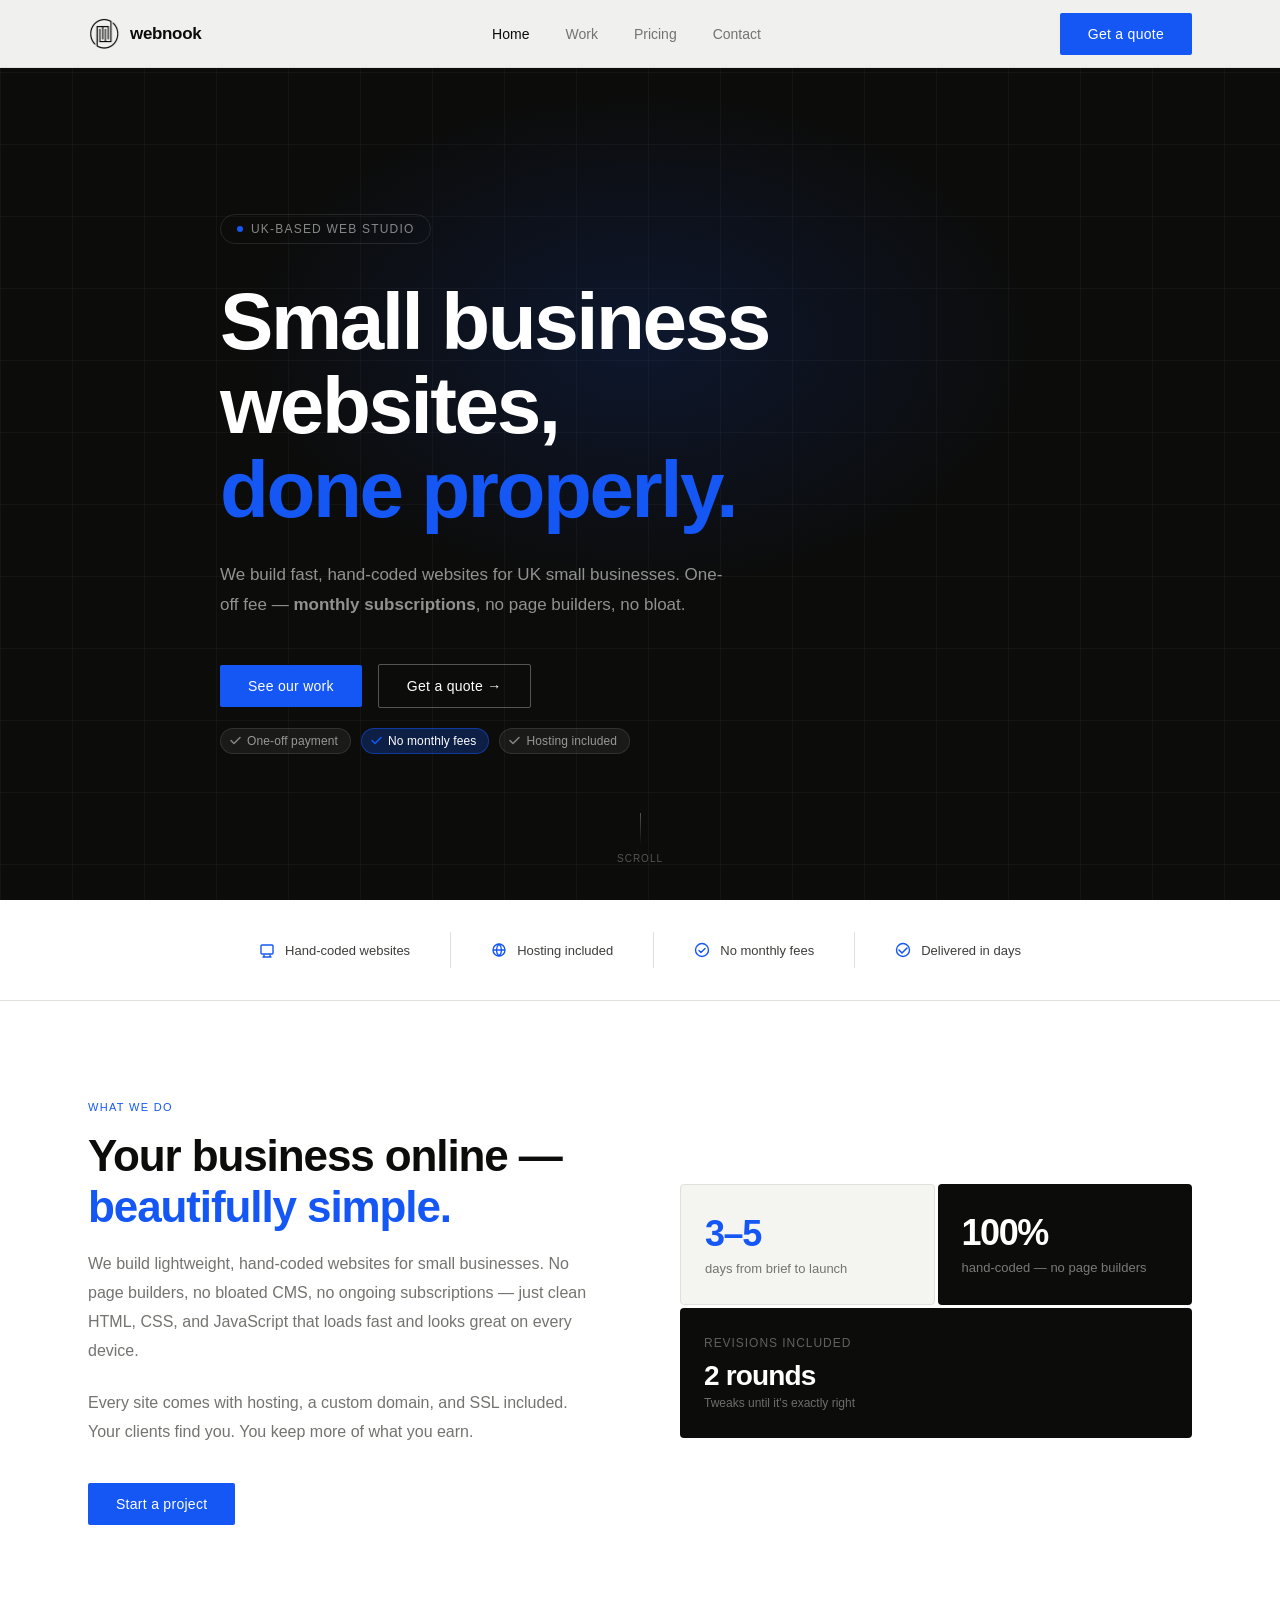
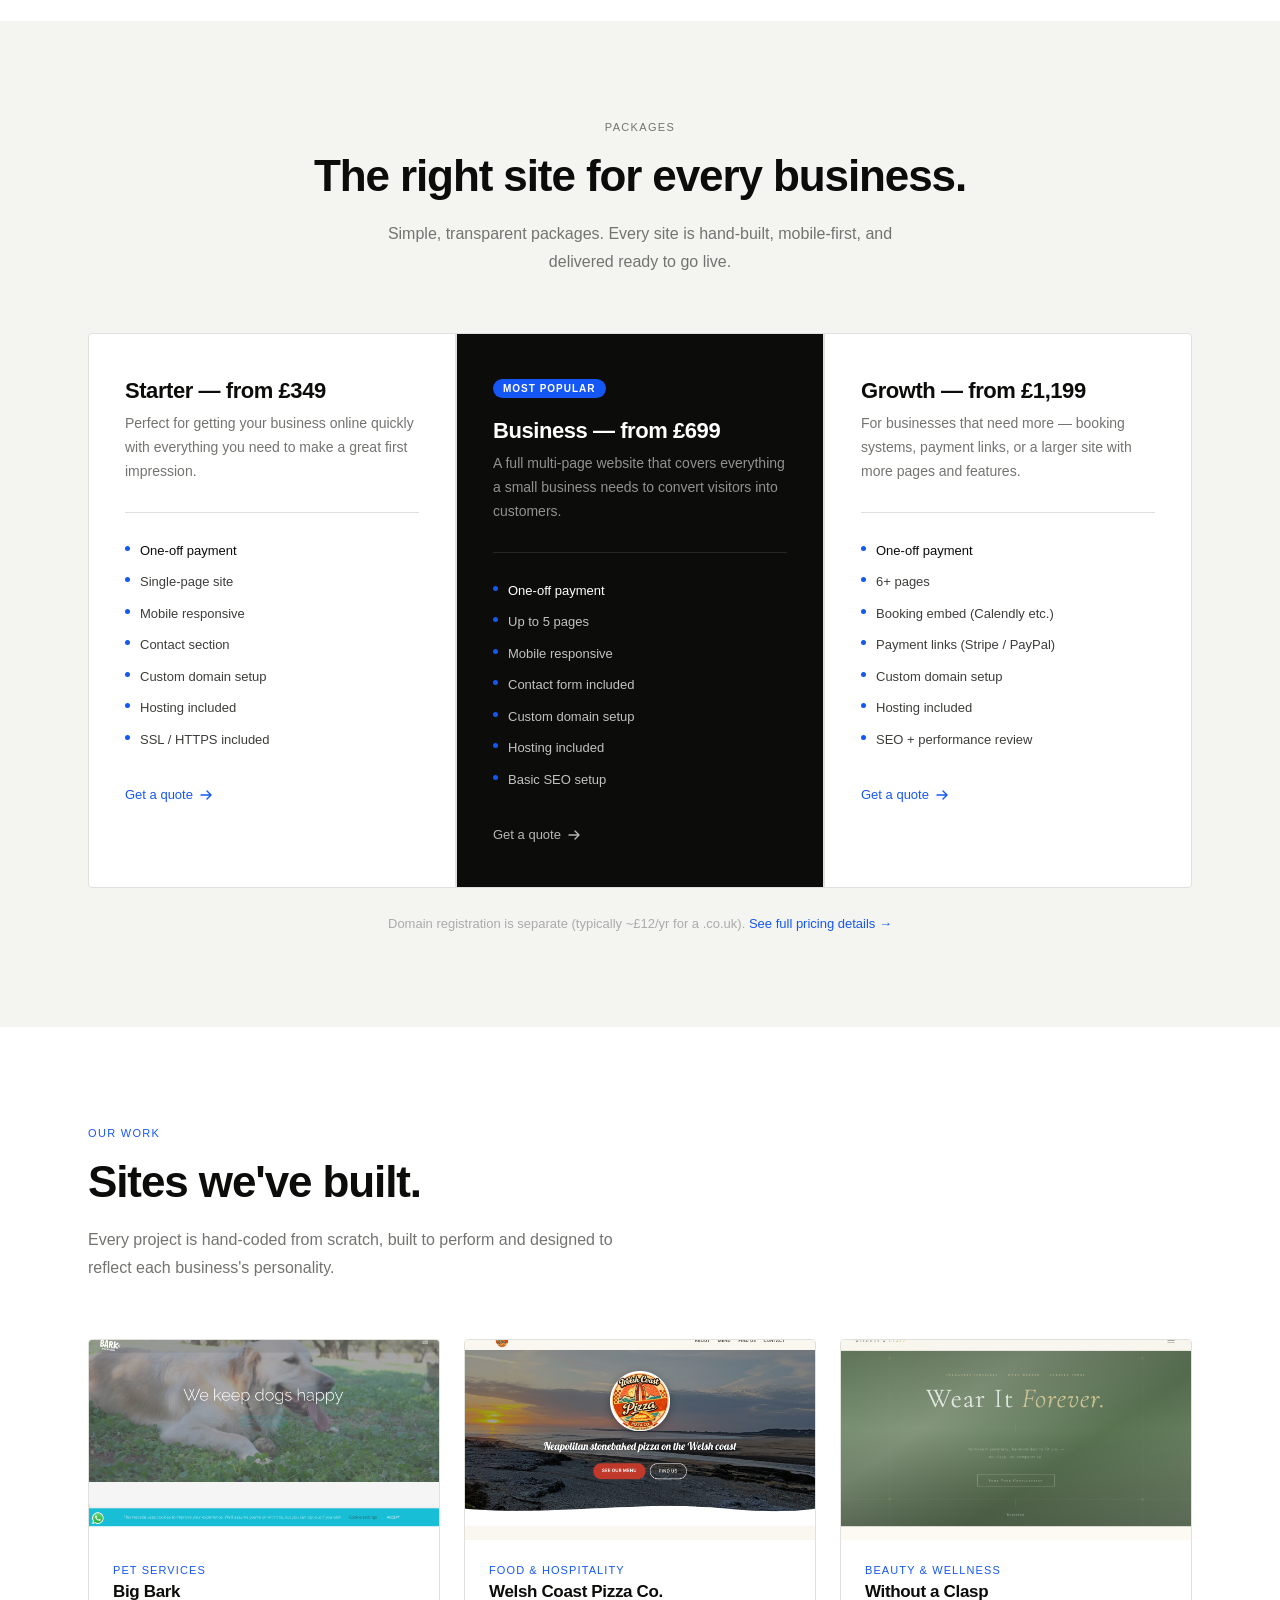
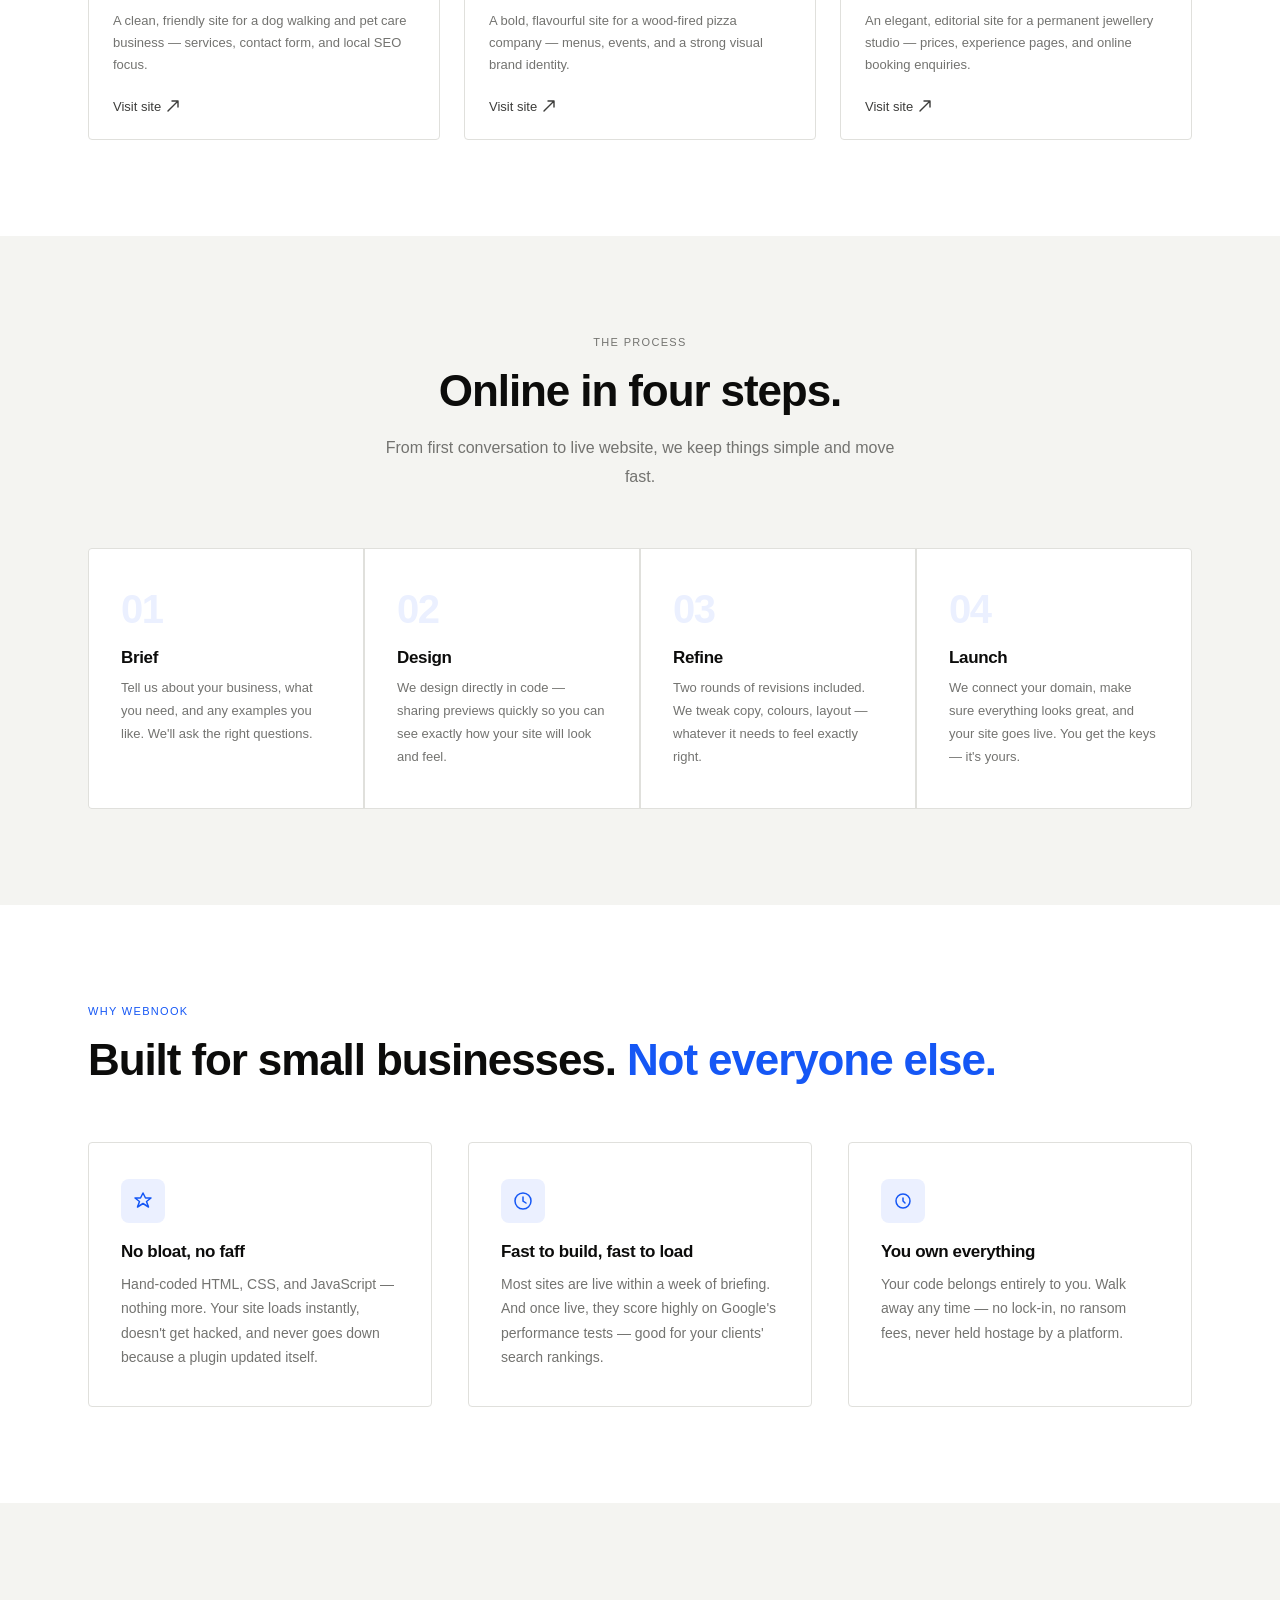
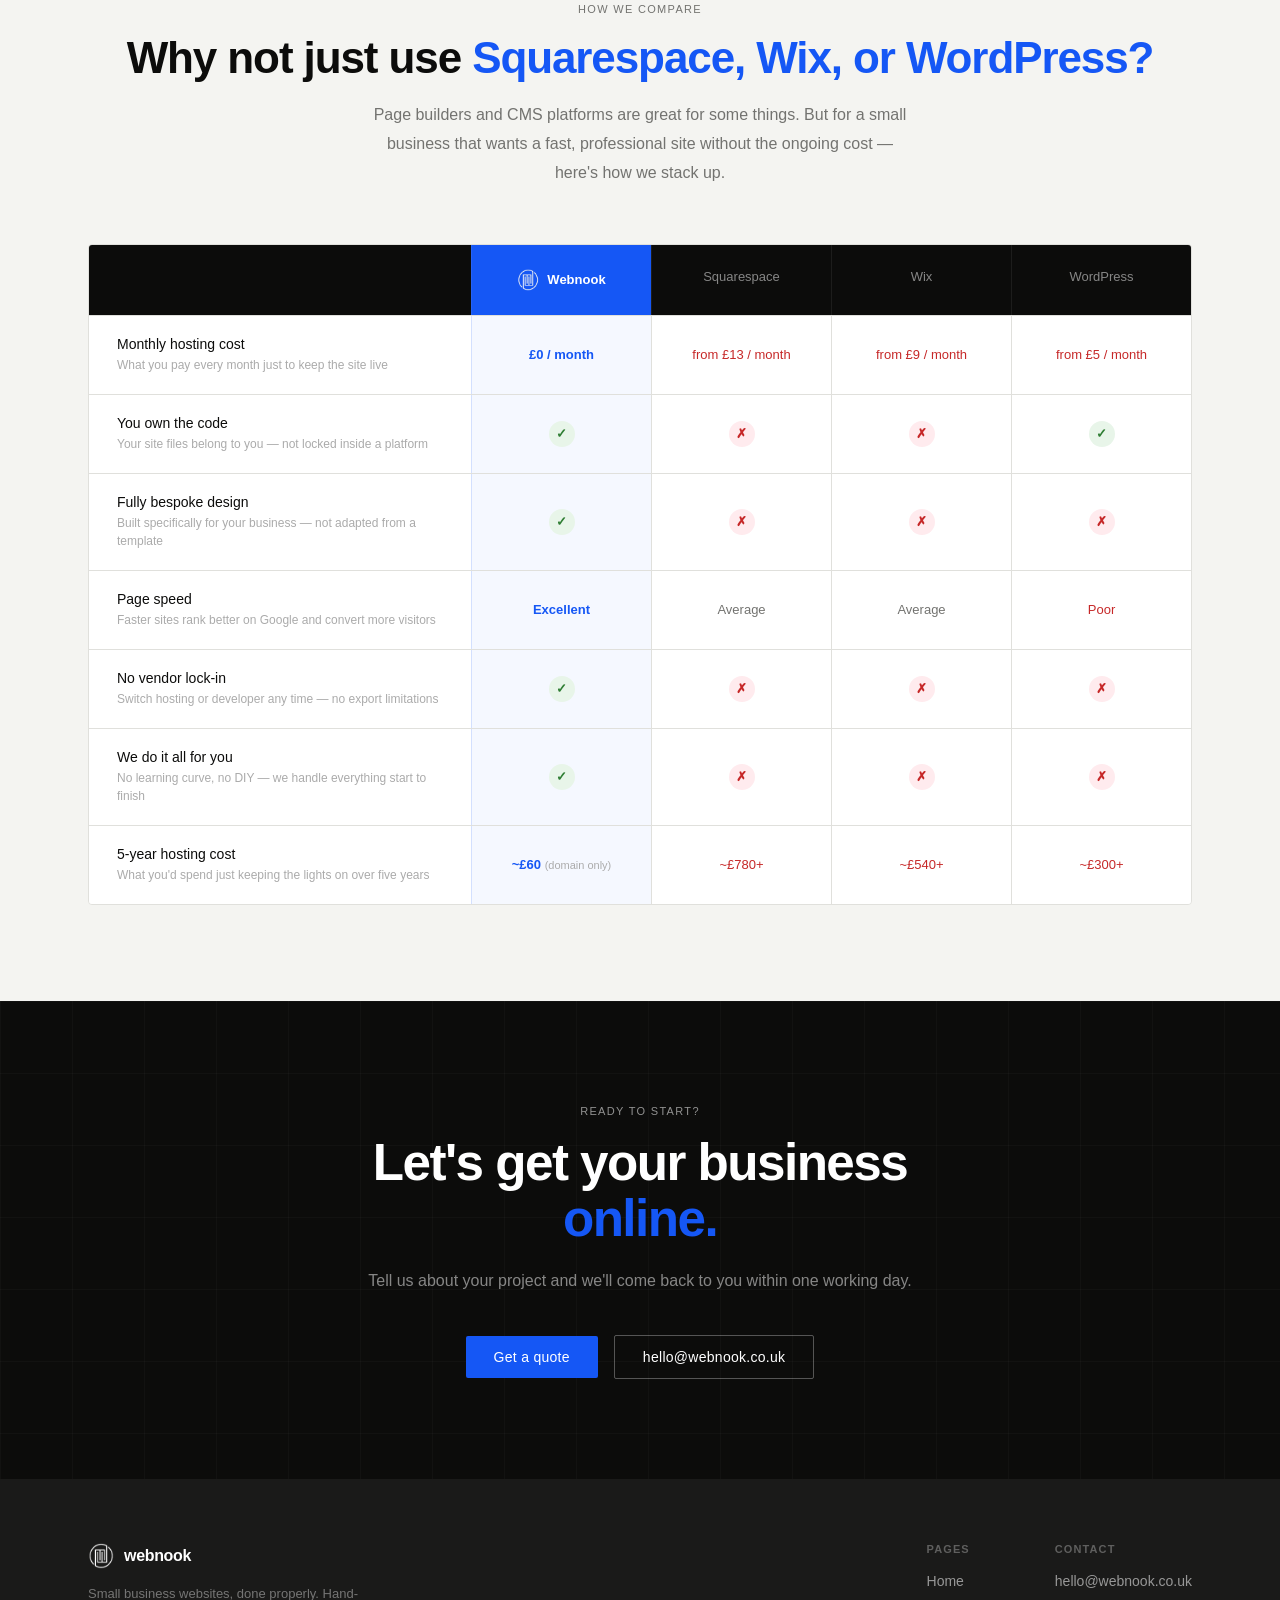
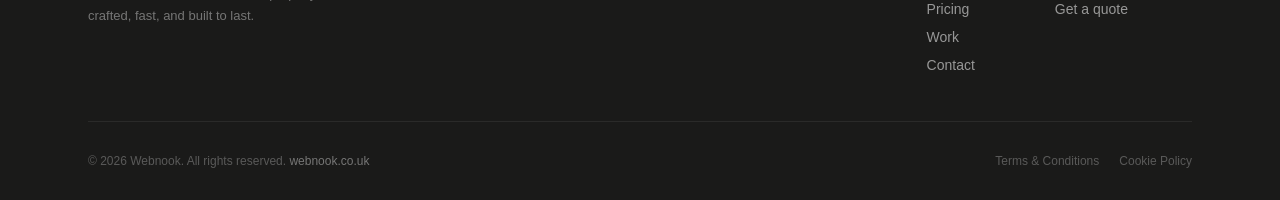
==== index.html @ f8cd12ba "Add Cookie & Privacy Policy page (UK GDPR / PECR) - New cookies.html covering cookies, data collecti" ====
<!DOCTYPE html>
<html lang="en">
<head>
  <meta charset="UTF-8"/>
  <meta http-equiv="Content-Security-Policy" content="default-src 'self'; script-src 'self'; style-src 'self' 'unsafe-inline' https://fonts.googleapis.com; font-src https://fonts.gstatic.com; img-src 'self'; connect-src https://formspree.io; form-action https://formspree.io 'self'; base-uri 'self'; frame-ancestors 'none';"/>
  <meta name="referrer" content="strict-origin-when-cross-origin"/>
  <meta name="viewport" content="width=device-width, initial-scale=1.0"/>

  <!-- Primary meta -->
  <title>Webnook | Hand-Coded Websites for UK Small Businesses</title>
  <meta name="description" content="Webnook builds fast, hand-coded websites for UK small businesses. One-off prices from £349 — no subscriptions, no page builders, no bloat. Delivered in days."/>
  <meta name="robots" content="index, follow"/>
  <link rel="canonical" href="https://webnook.co.uk/"/>

  <!-- Open Graph -->
  <meta property="og:type" content="website"/>
  <meta property="og:url" content="https://webnook.co.uk/"/>
  <meta property="og:title" content="Webnook | Hand-Coded Websites for UK Small Businesses"/>
  <meta property="og:description" content="Fast, clean, hand-coded websites for UK small businesses. One-off prices from £349 — hosting included, no monthly fees, delivered in days."/>
  <meta property="og:image" content="https://webnook.co.uk/images/og-image.png"/>
  <meta property="og:locale" content="en_GB"/>
  <meta property="og:site_name" content="Webnook"/>

  <!-- Twitter Card -->
  <meta name="twitter:card" content="summary_large_image"/>
  <meta name="twitter:title" content="Webnook | Hand-Coded Websites for UK Small Businesses"/>
  <meta name="twitter:description" content="Fast, clean, hand-coded websites for UK small businesses. One-off prices from £349 — hosting included, no monthly fees, delivered in days."/>
  <meta name="twitter:image" content="https://webnook.co.uk/images/og-image.png"/>

  <!-- Structured data: WebSite + LocalBusiness -->
  <script type="application/ld+json">
  {
    "@context": "https://schema.org",
    "@graph": [
      {
        "@type": "WebSite",
        "@id": "https://webnook.co.uk/#website",
        "url": "https://webnook.co.uk/",
        "name": "Webnook",
        "description": "Hand-coded websites for UK small businesses",
        "inLanguage": "en-GB"
      },
      {
        "@type": "ProfessionalService",
        "@id": "https://webnook.co.uk/#business",
        "name": "Webnook",
        "url": "https://webnook.co.uk/",
        "logo": "https://webnook.co.uk/images/logo.png",
        "image": "https://webnook.co.uk/images/og-image.png",
        "description": "Webnook is a UK-based web studio that builds fast, hand-coded websites for small businesses with no subscription fees. One-off packages from £349 with hosting included.",
        "email": "hello@webnook.co.uk",
        "areaServed": "GB",
        "currenciesAccepted": "GBP",
        "priceRange": "££",
        "serviceType": "Web Design and Development",
        "hasOfferCatalog": {
          "@type": "OfferCatalog",
          "name": "Website Build Packages",
          "itemListElement": [
            {
              "@type": "Offer",
              "name": "Starter Website",
              "price": "349",
              "priceCurrency": "GBP",
              "description": "Single-page hand-coded website for small businesses"
            },
            {
              "@type": "Offer",
              "name": "Business Website",
              "price": "699",
              "priceCurrency": "GBP",
              "description": "Multi-page hand-coded website for small businesses, up to 5 pages"
            },
            {
              "@type": "Offer",
              "name": "Growth Website",
              "price": "1199",
              "priceCurrency": "GBP",
              "description": "Larger hand-coded website with booking and payment integrations, 6+ pages"
            }
          ]
        },
        "sameAs": []
      }
    ]
  }
  </script>

  <!-- Favicons -->
  <link rel="icon" type="image/x-icon" href="/favicon.ico"/>
  <link rel="icon" type="image/png" sizes="32x32" href="/images/favicon-32.png"/>
  <link rel="icon" type="image/png" sizes="16x16" href="/images/favicon-16.png"/>
  <link rel="apple-touch-icon" sizes="180x180" href="/images/apple-touch-icon.png"/>
  <link rel="manifest" href="/site.webmanifest"/>
  <meta name="theme-color" content="#1557F5"/>

  <link rel="preconnect" href="https://fonts.googleapis.com"/>
  <link rel="preconnect" href="https://fonts.gstatic.com" crossorigin/>
  <link href="https://fonts.googleapis.com/css2?family=Inter:wght@300;400;500&family=Syne:wght@500;600;700;800&display=swap" rel="stylesheet"/>
  <link rel="stylesheet" href="css/style.css"/>
</head>
<body>

  <a class="skip-link" href="#main-content">Skip to main content</a>

  <!-- ── NAVIGATION ── -->
  <header class="site-nav" role="banner">
    <div class="site-nav__inner">
      <a href="index.html" class="nav-brand" aria-label="Webnook home">
        <img src="images/logo.png" width="32" height="32" alt="Webnook logo mark"/>
        webnook
      </a>

      <nav class="nav-links" aria-label="Main navigation">
        <a href="index.html">Home</a>
        <a href="#work">Work</a>
        <a href="pricing.html">Pricing</a>
        <a href="contact.html">Contact</a>
      </nav>

      <a href="contact.html" class="btn btn-blue nav-cta">Get a quote</a>

      <button class="hamburger" id="hamburger" aria-label="Toggle menu" aria-expanded="false">
        <span></span><span></span><span></span>
      </button>
    </div>
  </header>

  <!-- ── OVERLAY MENU ── -->
  <div class="nav-overlay" id="navOverlay" role="navigation" aria-label="Mobile navigation">
    <div class="nav-overlay-inner">
      <ul class="overlay-links">
        <li><a href="index.html">Home</a></li>
        <li><a href="#work">Work</a></li>
        <li><a href="pricing.html">Pricing</a></li>
        <li><a href="contact.html">Contact</a></li>
      </ul>
      <a href="contact.html" class="overlay-cta-link">Get a quote</a>
    </div>
  </div>

  <main id="main-content">

    <!-- ── HERO ── -->
    <section class="hero" aria-label="Hero">
      <div class="hero__grid" aria-hidden="true"></div>
      <div class="hero__glow" aria-hidden="true"></div>
      <div class="container">
        <div class="hero__content">
          <div class="hero__tag fade-in">
            <span></span>
            UK-based web studio
          </div>
          <h1 class="hero__title fade-in delay-1">
            Small business websites,<br><em>done properly.</em>
          </h1>
          <p class="hero__sub fade-in delay-2">
            We build fast, hand-coded websites for UK small businesses. One-off fee — <strong>monthly subscriptions</strong>, no page builders, no bloat.
          </p>
          <div class="hero__actions fade-in delay-3">
            <a href="#work" class="btn btn-blue">See our work</a>
            <a href="contact.html" class="btn btn-outline">Get a quote &rarr;</a>
          </div>
          <div class="hero__badges fade-in delay-3">
            <span class="hero__badge">
              <svg width="13" height="13" viewBox="0 0 13 13" fill="none" aria-hidden="true"><path d="M2 6.5l3 3 6-6" stroke="currentColor" stroke-width="1.6" stroke-linecap="round" stroke-linejoin="round"/></svg>
              One-off payment
            </span>
            <span class="hero__badge hero__badge--highlight">
              <svg width="13" height="13" viewBox="0 0 13 13" fill="none" aria-hidden="true"><path d="M2 6.5l3 3 6-6" stroke="currentColor" stroke-width="1.6" stroke-linecap="round" stroke-linejoin="round"/></svg>
              No monthly fees
            </span>
            <span class="hero__badge">
              <svg width="13" height="13" viewBox="0 0 13 13" fill="none" aria-hidden="true"><path d="M2 6.5l3 3 6-6" stroke="currentColor" stroke-width="1.6" stroke-linecap="round" stroke-linejoin="round"/></svg>
              Hosting included
            </span>
          </div>
        </div>
      </div>
      <div class="hero__scroll" aria-hidden="true">
        <div class="hero__scroll-line"></div>
        <span>Scroll</span>
      </div>
    </section>

    <!-- ── TRUST STRIP ── -->
    <div class="trust-strip" role="list" aria-label="Key features">
      <div class="trust-strip__inner">
        <div class="trust-item" role="listitem">
          <svg width="16" height="16" viewBox="0 0 16 16" fill="none" aria-hidden="true">
            <path d="M13 3H3a1 1 0 00-1 1v7a1 1 0 001 1h10a1 1 0 001-1V4a1 1 0 00-1-1z" stroke="currentColor" stroke-width="1.4"/>
            <path d="M5 13v1M11 13v1M4 15h8" stroke="currentColor" stroke-width="1.4" stroke-linecap="round"/>
          </svg>
          Hand-coded websites
        </div>
        <div class="trust-item" role="listitem">
          <svg width="16" height="16" viewBox="0 0 16 16" fill="none" aria-hidden="true">
            <circle cx="8" cy="8" r="6" stroke="currentColor" stroke-width="1.4"/>
            <path d="M8 2a8.3 8.3 0 010 12M8 2a8.3 8.3 0 000 12M2 8h12" stroke="currentColor" stroke-width="1.4"/>
          </svg>
          Hosting included
        </div>
        <div class="trust-item" role="listitem">
          <svg width="16" height="16" viewBox="0 0 16 16" fill="none" aria-hidden="true">
            <circle cx="8" cy="8" r="6.5" stroke="currentColor" stroke-width="1.4"/>
            <path d="M5 8.5l2 2 4-4" stroke="currentColor" stroke-width="1.4" stroke-linecap="round" stroke-linejoin="round"/>
          </svg>
          No monthly fees
        </div>
        <div class="trust-item" role="listitem">
          <svg width="16" height="16" viewBox="0 0 16 16" fill="none" aria-hidden="true">
            <path d="M4 8l3 3 5-5" stroke="currentColor" stroke-width="1.6" stroke-linecap="round" stroke-linejoin="round"/>
            <circle cx="8" cy="8" r="6.5" stroke="currentColor" stroke-width="1.4"/>
          </svg>
          Delivered in days
        </div>
      </div>
    </div>

    <!-- ── WHAT WE DO ── -->
    <section class="section section--white" aria-labelledby="about-heading">
      <div class="container">
        <div class="about-grid">
          <div class="fade-in">
            <span class="eyebrow">What we do</span>
            <h2 class="section-heading" id="about-heading">Your business online — <em>beautifully simple.</em></h2>
            <p class="section-sub" style="margin-bottom:24px;">
              We build lightweight, hand-coded websites for small businesses. No page builders, no bloated CMS, no ongoing subscriptions — just clean HTML, CSS, and JavaScript that loads fast and looks great on every device.
            </p>
            <p class="section-sub" style="margin-bottom:36px;">
              Every site comes with hosting, a custom domain, and SSL included. Your clients find you. You keep more of what you earn.
            </p>
            <a href="contact.html" class="btn btn-blue">Start a project</a>
          </div>
          <div class="stats-grid fade-in delay-2" aria-hidden="true">
            <div style="background:var(--surface); border:1px solid var(--border); padding:28px 24px; border-radius:4px;">
              <div style="font-family:'Syne',sans-serif; font-weight:800; font-size:36px; color:var(--blue); letter-spacing:-0.04em; margin-bottom:6px;">3–5</div>
              <div style="font-size:13px; font-weight:300; color:var(--mid);">days from brief to launch</div>
            </div>
            <div style="background:var(--ink); padding:28px 24px; border-radius:4px;">
              <div style="font-family:'Syne',sans-serif; font-weight:800; font-size:36px; color:var(--white); letter-spacing:-0.04em; margin-bottom:6px;">100%</div>
              <div style="font-size:13px; font-weight:300; color:rgba(255,255,255,0.45);">hand-coded — no page builders</div>
            </div>
            <div style="background:var(--ink); padding:28px 24px; border-radius:4px; grid-column:span 2;">
              <div style="font-size:12px; font-weight:500; letter-spacing:0.08em; text-transform:uppercase; color:rgba(255,255,255,0.35); margin-bottom:10px;">Revisions included</div>
              <div style="font-family:'Syne',sans-serif; font-weight:800; font-size:28px; color:var(--white); letter-spacing:-0.03em;">2 rounds</div>
              <div style="font-size:12px; color:rgba(255,255,255,0.4); margin-top:4px;">Tweaks until it's exactly right</div>
            </div>
          </div>
        </div>
      </div>
    </section>

    <!-- ── SERVICES ── -->
    <section class="section section--surface" id="services" aria-labelledby="services-heading">
      <div class="container">
        <div class="text-center fade-in">
          <span class="eyebrow--mid eyebrow">Packages</span>
          <h2 class="section-heading" id="services-heading">The right site for every business.</h2>
          <p class="section-sub section-sub--center">Simple, transparent packages. Every site is hand-built, mobile-first, and delivered ready to go live.</p>
        </div>

        <div class="services-grid fade-in delay-1">

          <!-- Starter -->
          <div class="service-card">
            <div class="service-card__name">Starter — from £349</div>
            <div class="service-card__desc">Perfect for getting your business online quickly with everything you need to make a great first impression.</div>
            <div class="service-card__divider"></div>
            <ul class="service-card__features">
              <li class="service-card__feature service-card__feature--bold"><span class="service-card__feature-dot"></span>One-off payment</li>
              <li class="service-card__feature"><span class="service-card__feature-dot"></span>Single-page site</li>
              <li class="service-card__feature"><span class="service-card__feature-dot"></span>Mobile responsive</li>
              <li class="service-card__feature"><span class="service-card__feature-dot"></span>Contact section</li>
              <li class="service-card__feature"><span class="service-card__feature-dot"></span>Custom domain setup</li>
              <li class="service-card__feature"><span class="service-card__feature-dot"></span>Hosting included</li>
              <li class="service-card__feature"><span class="service-card__feature-dot"></span>SSL / HTTPS included</li>
            </ul>
            <a href="contact.html" class="service-card__cta">
              Get a quote
              <svg width="14" height="14" viewBox="0 0 14 14" fill="none" aria-hidden="true">
                <path d="M2 7h10M8 3l4 4-4 4" stroke="currentColor" stroke-width="1.4" stroke-linecap="round" stroke-linejoin="round"/>
              </svg>
            </a>
          </div>

          <!-- Business (featured) -->
          <div class="service-card service-card--featured">
            <div class="service-card__badge">Most popular</div>
            <div class="service-card__name">Business — from £699</div>
            <div class="service-card__desc">A full multi-page website that covers everything a small business needs to convert visitors into customers.</div>
            <div class="service-card__divider"></div>
            <ul class="service-card__features">
              <li class="service-card__feature service-card__feature--bold"><span class="service-card__feature-dot"></span>One-off payment</li>
              <li class="service-card__feature"><span class="service-card__feature-dot"></span>Up to 5 pages</li>
              <li class="service-card__feature"><span class="service-card__feature-dot"></span>Mobile responsive</li>
              <li class="service-card__feature"><span class="service-card__feature-dot"></span>Contact form included</li>
              <li class="service-card__feature"><span class="service-card__feature-dot"></span>Custom domain setup</li>
              <li class="service-card__feature"><span class="service-card__feature-dot"></span>Hosting included</li>
              <li class="service-card__feature"><span class="service-card__feature-dot"></span>Basic SEO setup</li>
            </ul>
            <a href="contact.html" class="service-card__cta">
              Get a quote
              <svg width="14" height="14" viewBox="0 0 14 14" fill="none" aria-hidden="true">
                <path d="M2 7h10M8 3l4 4-4 4" stroke="currentColor" stroke-width="1.4" stroke-linecap="round" stroke-linejoin="round"/>
              </svg>
            </a>
          </div>

          <!-- Growth -->
          <div class="service-card">
            <div class="service-card__name">Growth — from £1,199</div>
            <div class="service-card__desc">For businesses that need more — booking systems, payment links, or a larger site with more pages and features.</div>
            <div class="service-card__divider"></div>
            <ul class="service-card__features">
              <li class="service-card__feature service-card__feature--bold"><span class="service-card__feature-dot"></span>One-off payment</li>
              <li class="service-card__feature"><span class="service-card__feature-dot"></span>6+ pages</li>
              <li class="service-card__feature"><span class="service-card__feature-dot"></span>Booking embed (Calendly etc.)</li>
              <li class="service-card__feature"><span class="service-card__feature-dot"></span>Payment links (Stripe / PayPal)</li>
              <li class="service-card__feature"><span class="service-card__feature-dot"></span>Custom domain setup</li>
              <li class="service-card__feature"><span class="service-card__feature-dot"></span>Hosting included</li>
              <li class="service-card__feature"><span class="service-card__feature-dot"></span>SEO + performance review</li>
            </ul>
            <a href="contact.html" class="service-card__cta">
              Get a quote
              <svg width="14" height="14" viewBox="0 0 14 14" fill="none" aria-hidden="true">
                <path d="M2 7h10M8 3l4 4-4 4" stroke="currentColor" stroke-width="1.4" stroke-linecap="round" stroke-linejoin="round"/>
              </svg>
            </a>
          </div>

        </div>

        <p class="fade-in" style="text-align:center; margin-top:28px; font-size:13px; color:var(--light);">
          Domain registration is separate (typically ~£12/yr for a .co.uk). <a href="pricing.html" style="color:var(--blue);">See full pricing details &rarr;</a>
        </p>
      </div>
    </section>

    <!-- ── OUR WORK ── -->
    <section class="section section--white" id="work" aria-labelledby="work-heading">
      <div class="container">
        <div class="fade-in">
          <span class="eyebrow">Our work</span>
          <h2 class="section-heading" id="work-heading">Sites we've built.</h2>
          <p class="section-sub">Every project is hand-coded from scratch, built to perform and designed to reflect each business's personality.</p>
        </div>

        <div class="work-grid">
          <div class="work-card fade-in delay-1">
            <div class="work-card__thumb">
              <img src="images/thumb-bigbark.png" alt="Big Bark dog walking website — homepage screenshot showing services and contact form" width="400" height="200" loading="lazy"/>
            </div>
            <div class="work-card__body">
              <div class="work-card__category">Pet services</div>
              <div class="work-card__title">Big Bark</div>
              <p class="work-card__desc">A clean, friendly site for a dog walking and pet care business — services, contact form, and local SEO focus.</p>
              <a href="https://bigbark.co.uk" class="work-card__link" target="_blank" rel="noopener noreferrer">
                Visit site
                <svg width="12" height="12" viewBox="0 0 12 12" fill="none" aria-hidden="true">
                  <path d="M1 11L11 1M11 1H5M11 1v6" stroke="currentColor" stroke-width="1.4" stroke-linecap="round" stroke-linejoin="round"/>
                </svg>
              </a>
            </div>
          </div>

          <div class="work-card fade-in delay-2">
            <div class="work-card__thumb">
              <img src="images/thumb-welshcoastpizza.png" alt="Welsh Coast Pizza Co. website — bold homepage showing menu and events for a wood-fired pizza company" width="400" height="200" loading="lazy"/>
            </div>
            <div class="work-card__body">
              <div class="work-card__category">Food &amp; hospitality</div>
              <div class="work-card__title">Welsh Coast Pizza Co.</div>
              <p class="work-card__desc">A bold, flavourful site for a wood-fired pizza company — menus, events, and a strong visual brand identity.</p>
              <a href="https://welshcoastpizza.co.uk" class="work-card__link" target="_blank" rel="noopener noreferrer">
                Visit site
                <svg width="12" height="12" viewBox="0 0 12 12" fill="none" aria-hidden="true">
                  <path d="M1 11L11 1M11 1H5M11 1v6" stroke="currentColor" stroke-width="1.4" stroke-linecap="round" stroke-linejoin="round"/>
                </svg>
              </a>
            </div>
          </div>

          <div class="work-card fade-in delay-3">
            <div class="work-card__thumb">
              <img src="images/thumb-withoutaclasp.png" alt="Without a Clasp permanent jewellery studio website — elegant editorial homepage showing pricing and booking" width="400" height="200" loading="lazy"/>
            </div>
            <div class="work-card__body">
              <div class="work-card__category">Beauty &amp; wellness</div>
              <div class="work-card__title">Without a Clasp</div>
              <p class="work-card__desc">An elegant, editorial site for a permanent jewellery studio — prices, experience pages, and online booking enquiries.</p>
              <a href="https://withoutaclasp.co.uk" class="work-card__link" target="_blank" rel="noopener noreferrer">
                Visit site
                <svg width="12" height="12" viewBox="0 0 12 12" fill="none" aria-hidden="true">
                  <path d="M1 11L11 1M11 1H5M11 1v6" stroke="currentColor" stroke-width="1.4" stroke-linecap="round" stroke-linejoin="round"/>
                </svg>
              </a>
            </div>
          </div>
        </div>
      </div>
    </section>

    <!-- ── HOW IT WORKS ── -->
    <section class="section section--surface" aria-labelledby="process-heading">
      <div class="container">
        <div class="text-center fade-in">
          <span class="eyebrow--mid eyebrow">The process</span>
          <h2 class="section-heading" id="process-heading">Online in four steps.</h2>
          <p class="section-sub section-sub--center">From first conversation to live website, we keep things simple and move fast.</p>
        </div>

        <div class="process-grid fade-in delay-1">
          <div class="process-step">
            <div class="process-step__num">01</div>
            <h3 class="process-step__title">Brief</h3>
            <p class="process-step__body">Tell us about your business, what you need, and any examples you like. We'll ask the right questions.</p>
          </div>
          <div class="process-step">
            <div class="process-step__num">02</div>
            <h3 class="process-step__title">Design</h3>
            <p class="process-step__body">We design directly in code — sharing previews quickly so you can see exactly how your site will look and feel.</p>
          </div>
          <div class="process-step">
            <div class="process-step__num">03</div>
            <h3 class="process-step__title">Refine</h3>
            <p class="process-step__body">Two rounds of revisions included. We tweak copy, colours, layout — whatever it needs to feel exactly right.</p>
          </div>
          <div class="process-step">
            <div class="process-step__num">04</div>
            <h3 class="process-step__title">Launch</h3>
            <p class="process-step__body">We connect your domain, make sure everything looks great, and your site goes live. You get the keys — it's yours.</p>
          </div>
        </div>
      </div>
    </section>

    <!-- ── WHY WEBNOOK ── -->
    <section class="section section--white" aria-labelledby="why-heading">
      <div class="container">
        <div class="fade-in">
          <span class="eyebrow">Why Webnook</span>
          <h2 class="section-heading" id="why-heading">Built for small businesses. <em>Not everyone else.</em></h2>
        </div>

        <div class="why-grid">
          <div class="why-card fade-in delay-1">
            <div class="why-card__icon" aria-hidden="true">
              <svg width="20" height="20" viewBox="0 0 20 20" fill="none">
                <path d="M10 2L12.5 7H18L13.5 10.5L15.5 16L10 12.5L4.5 16L6.5 10.5L2 7H7.5L10 2Z" stroke="currentColor" stroke-width="1.5" stroke-linejoin="round"/>
              </svg>
            </div>
            <h3 class="why-card__title">No bloat, no faff</h3>
            <p class="why-card__body">Hand-coded HTML, CSS, and JavaScript — nothing more. Your site loads instantly, doesn't get hacked, and never goes down because a plugin updated itself.</p>
          </div>
          <div class="why-card fade-in delay-2">
            <div class="why-card__icon" aria-hidden="true">
              <svg width="20" height="20" viewBox="0 0 20 20" fill="none">
                <circle cx="10" cy="10" r="8" stroke="currentColor" stroke-width="1.5"/>
                <path d="M10 6v4l3 2" stroke="currentColor" stroke-width="1.5" stroke-linecap="round"/>
              </svg>
            </div>
            <h3 class="why-card__title">Fast to build, fast to load</h3>
            <p class="why-card__body">Most sites are live within a week of briefing. And once live, they score highly on Google's performance tests — good for your clients' search rankings.</p>
          </div>
          <div class="why-card fade-in delay-3">
            <div class="why-card__icon" aria-hidden="true">
              <svg width="20" height="20" viewBox="0 0 20 20" fill="none">
                <path d="M3 10a7 7 0 1014 0A7 7 0 003 10zM10 7v3l2 2" stroke="currentColor" stroke-width="1.5" stroke-linecap="round"/>
              </svg>
            </div>
            <h3 class="why-card__title">You own everything</h3>
            <p class="why-card__body">Your code belongs entirely to you. Walk away any time — no lock-in, no ransom fees, never held hostage by a platform.</p>
          </div>
        </div>
      </div>
    </section>

    <!-- ── COMPARISON ── -->
    <section class="section section--surface" aria-labelledby="comparison-heading">
      <div class="container">
        <div class="text-center fade-in">
          <span class="eyebrow--mid eyebrow">How we compare</span>
          <h2 class="section-heading" id="comparison-heading">Why not just use <em>Squarespace, Wix, or WordPress?</em></h2>
          <p class="section-sub section-sub--center">Page builders and CMS platforms are great for some things. But for a small business that wants a fast, professional site without the ongoing cost — here's how we stack up.</p>
        </div>

        <div class="comparison-table fade-in delay-1">

          <!-- Header row -->
          <div class="comparison-header">
            <div class="comparison-header__label"></div>
            <div class="comparison-header__col comparison-header__col--featured">
              <img src="images/logo.png" width="22" height="22" alt="Webnook" class="comparison-logo"/>
              <span>Webnook</span>
            </div>
            <div class="comparison-header__col">Squarespace</div>
            <div class="comparison-header__col">Wix</div>
            <div class="comparison-header__col">WordPress</div>
          </div>

          <!-- Rows -->
          <div class="comparison-row">
            <div class="comparison-row__label">
              <span class="comparison-row__name">Monthly hosting cost</span>
              <span class="comparison-row__desc">What you pay every month just to keep the site live</span>
            </div>
            <div class="comparison-row__col comparison-row__col--featured">
              <span class="comp-win">£0 / month</span>
            </div>
            <div class="comparison-row__col"><span class="comp-bad">from £13 / month</span></div>
            <div class="comparison-row__col"><span class="comp-bad">from £9 / month</span></div>
            <div class="comparison-row__col"><span class="comp-bad">from £5 / month</span></div>
          </div>

          <div class="comparison-row">
            <div class="comparison-row__label">
              <span class="comparison-row__name">You own the code</span>
              <span class="comparison-row__desc">Your site files belong to you — not locked inside a platform</span>
            </div>
            <div class="comparison-row__col comparison-row__col--featured"><span class="comp-tick">&#10003;</span></div>
            <div class="comparison-row__col"><span class="comp-cross">&#10007;</span></div>
            <div class="comparison-row__col"><span class="comp-cross">&#10007;</span></div>
            <div class="comparison-row__col"><span class="comp-tick">&#10003;</span></div>
          </div>

          <div class="comparison-row">
            <div class="comparison-row__label">
              <span class="comparison-row__name">Fully bespoke design</span>
              <span class="comparison-row__desc">Built specifically for your business — not adapted from a template</span>
            </div>
            <div class="comparison-row__col comparison-row__col--featured"><span class="comp-tick">&#10003;</span></div>
            <div class="comparison-row__col"><span class="comp-cross">&#10007;</span></div>
            <div class="comparison-row__col"><span class="comp-cross">&#10007;</span></div>
            <div class="comparison-row__col"><span class="comp-cross">&#10007;</span></div>
          </div>

          <div class="comparison-row">
            <div class="comparison-row__label">
              <span class="comparison-row__name">Page speed</span>
              <span class="comparison-row__desc">Faster sites rank better on Google and convert more visitors</span>
            </div>
            <div class="comparison-row__col comparison-row__col--featured"><span class="comp-win">Excellent</span></div>
            <div class="comparison-row__col"><span class="comp-mid">Average</span></div>
            <div class="comparison-row__col"><span class="comp-mid">Average</span></div>
            <div class="comparison-row__col"><span class="comp-bad">Poor</span></div>
          </div>

          <div class="comparison-row">
            <div class="comparison-row__label">
              <span class="comparison-row__name">No vendor lock-in</span>
              <span class="comparison-row__desc">Switch hosting or developer any time — no export limitations</span>
            </div>
            <div class="comparison-row__col comparison-row__col--featured"><span class="comp-tick">&#10003;</span></div>
            <div class="comparison-row__col"><span class="comp-cross">&#10007;</span></div>
            <div class="comparison-row__col"><span class="comp-cross">&#10007;</span></div>
            <div class="comparison-row__col"><span class="comp-cross">&#10007;</span></div>
          </div>

          <div class="comparison-row">
            <div class="comparison-row__label">
              <span class="comparison-row__name">We do it all for you</span>
              <span class="comparison-row__desc">No learning curve, no DIY — we handle everything start to finish</span>
            </div>
            <div class="comparison-row__col comparison-row__col--featured"><span class="comp-tick">&#10003;</span></div>
            <div class="comparison-row__col"><span class="comp-cross">&#10007;</span></div>
            <div class="comparison-row__col"><span class="comp-cross">&#10007;</span></div>
            <div class="comparison-row__col"><span class="comp-cross">&#10007;</span></div>
          </div>

          <div class="comparison-row comparison-row--last">
            <div class="comparison-row__label">
              <span class="comparison-row__name">5-year hosting cost</span>
              <span class="comparison-row__desc">What you'd spend just keeping the lights on over five years</span>
            </div>
            <div class="comparison-row__col comparison-row__col--featured"><span class="comp-win">~£60 <small>(domain only)</small></span></div>
            <div class="comparison-row__col"><span class="comp-bad">~£780+</span></div>
            <div class="comparison-row__col"><span class="comp-bad">~£540+</span></div>
            <div class="comparison-row__col"><span class="comp-bad">~£300+</span></div>
          </div>

        </div>
      </div>
    </section>

    <!-- ── CTA ── -->
    <section class="cta-section" aria-label="Get in touch">
      <div class="cta-section__inner fade-in">
        <span class="eyebrow eyebrow--light">Ready to start?</span>
        <h2 class="cta-section__title">Let's get your business <em>online.</em></h2>
        <p class="cta-section__sub">Tell us about your project and we'll come back to you within one working day.</p>
        <div class="cta-section__actions">
          <a href="contact.html" class="btn btn-blue">Get a quote</a>
          <a href="mailto:hello@webnook.co.uk" class="btn btn-outline">hello@webnook.co.uk</a>
        </div>
      </div>
    </section>

  </main>

  <!-- ── FOOTER ── -->
  <footer class="site-footer" role="contentinfo">
    <div class="site-footer__inner">
      <div class="site-footer__top">
        <div>
          <div class="footer-brand">
            <img src="images/logo.png" width="26" height="26" alt="Webnook logo mark"/>
            webnook
          </div>
          <p class="footer-tagline">Small business websites, done properly. Hand-crafted, fast, and built to last.</p>
        </div>
        <div>
          <div class="footer-col-title">Pages</div>
          <nav class="footer-col-links" aria-label="Footer navigation">
            <a href="index.html">Home</a>
            <a href="pricing.html">Pricing</a>
            <a href="#work">Work</a>
            <a href="contact.html">Contact</a>
          </nav>
        </div>
        <div>
          <div class="footer-col-title">Contact</div>
          <div class="footer-col-links">
            <a href="mailto:hello@webnook.co.uk">hello@webnook.co.uk</a>
            <a href="contact.html">Get a quote</a>
          </div>
        </div>
      </div>
      <div class="site-footer__bottom">
        <span class="footer-copy">&copy; 2026 Webnook. All rights reserved. <a href="https://webnook.co.uk/">webnook.co.uk</a></span>
        <div class="footer-legal-links">
          <a href="terms.html" class="footer-terms">Terms &amp; Conditions</a>
          <a href="cookies.html" class="footer-terms">Cookie Policy</a>
        </div>
      </div>
    </div>
  </footer>

  <script src="js/main.js"></script>
</body>
</html>
---- css/style.css ----
/* ═══════════════════════════════════════════════════════
   WEBNOOK — Main Stylesheet
   ═══════════════════════════════════════════════════════ */

/* ── 1. VARIABLES & RESET ─────────────────────────────── */
:root {
  --ink:        #0C0C0B;
  --dark:       #1A1A19;
  --body-text:  #3D3D3B;
  --mid:        #737370;
  --light:      #ABABAB;
  --border:     #E0E0DC;
  --surface:    #F4F4F1;
  --bg:         #FAFAF8;
  --white:      #FFFFFF;
  --blue:       #1557F5;
  --blue-hover: #0F48D8;
  --blue-soft:  #EBF0FF;

  --nav-height: 68px;
  --max-width:  1200px;
  --radius:     2px;
}

*, *::before, *::after { box-sizing: border-box; margin: 0; padding: 0; }

html { scroll-behavior: smooth; overflow-x: hidden; }

/* ── SKIP LINK ─────────────────────────────────────────── */
.skip-link {
  position: absolute;
  top: -100%;
  left: 16px;
  padding: 10px 20px;
  background: var(--blue);
  color: #fff;
  font-family: 'Inter', sans-serif;
  font-size: 14px;
  font-weight: 500;
  border-radius: var(--radius);
  z-index: 9999;
  transition: top 0.15s ease;
  white-space: nowrap;
}
.skip-link:focus { top: 10px; outline: none; }

/* ── FOCUS STYLES ──────────────────────────────────────── */
:focus { outline: none; }
:focus-visible {
  outline: 2px solid var(--blue);
  outline-offset: 3px;
  border-radius: var(--radius);
}
.contact-form input:focus-visible,
.contact-form select:focus-visible,
.contact-form textarea:focus-visible {
  outline: none;
  border-color: var(--blue);
  box-shadow: 0 0 0 3px rgba(21,87,245,0.08);
}
.faq-item__q:focus-visible { outline-offset: 6px; }

body {
  font-family: 'Inter', sans-serif;
  font-weight: 400;
  font-size: 16px;
  background: var(--bg);
  color: var(--body-text);
  overflow-x: hidden;
}

img { display: block; width: 100%; height: 100%; object-fit: cover; }
.nav-brand img { width: 32px; height: 32px; object-fit: unset; }
.footer-brand img { width: 26px; height: 26px; object-fit: unset; filter: invert(1); }
a   { text-decoration: none; color: inherit; }
ul  { list-style: none; }

/* ── 2. TYPOGRAPHY ────────────────────────────────────── */
h1, h2, h3 {
  font-family: 'Syne', sans-serif;
  font-weight: 700;
  line-height: 1.1;
  letter-spacing: -0.02em;
  color: var(--ink);
}

.eyebrow {
  display: inline-block;
  font-size: 11px;
  font-weight: 500;
  letter-spacing: 0.12em;
  text-transform: uppercase;
  color: var(--blue);
  margin-bottom: 18px;
}

.eyebrow--light { color: rgba(255,255,255,0.55); }
.eyebrow--mid   { color: var(--mid); }

.section-heading {
  font-family: 'Syne', sans-serif;
  font-weight: 700;
  font-size: clamp(28px, 3.5vw, 44px);
  letter-spacing: -0.025em;
  line-height: 1.15;
  color: var(--ink);
  margin-bottom: 18px;
}
.section-heading em { font-style: normal; color: var(--blue); }
.section-heading--light { color: var(--white); }
.section-heading--light em { color: #7AAFFF; }

.section-sub {
  font-size: 16px;
  font-weight: 300;
  line-height: 1.8;
  color: var(--mid);
  max-width: 540px;
}
.section-sub--light { color: rgba(255,255,255,0.62); }
.section-sub--center { margin-left: auto; margin-right: auto; }

/* ── 3. LAYOUT ────────────────────────────────────────── */
.container {
  max-width: var(--max-width);
  margin: 0 auto;
  padding: 0 48px;
}

.section {
  padding: 96px 0;
}
.section--sm { padding: 64px 0; }
.section--lg { padding: 128px 0; }

.section--dark    { background: var(--ink); }
.section--surface { background: var(--surface); }
.section--white   { background: var(--white); }

.text-center { text-align: center; }

/* ── ABOUT / STATS GRIDS (index.html "What we do") ──── */
.about-grid {
  display: grid;
  grid-template-columns: 1fr 1fr;
  gap: 80px;
  align-items: center;
}
.stats-grid {
  display: grid;
  grid-template-columns: 1fr 1fr;
  gap: 3px;
}

/* ── 4. FADE-IN ANIMATION ─────────────────────────────── */
.fade-in {
  opacity: 0;
  transform: translateY(20px);
  transition: opacity 0.6s ease, transform 0.6s ease;
}
.fade-in.visible { opacity: 1; transform: none; }
.fade-in.delay-1 { transition-delay: 0.1s; }
.fade-in.delay-2 { transition-delay: 0.2s; }
.fade-in.delay-3 { transition-delay: 0.3s; }
.fade-in.delay-4 { transition-delay: 0.4s; }

/* ── 5. BUTTONS ───────────────────────────────────────── */
.btn {
  display: inline-flex;
  align-items: center;
  gap: 8px;
  font-family: 'Inter', sans-serif;
  font-weight: 500;
  font-size: 14px;
  letter-spacing: 0.02em;
  padding: 13px 28px;
  border-radius: var(--radius);
  transition: all 0.2s ease;
  cursor: pointer;
  border: none;
  white-space: nowrap;
}

.btn-blue {
  background: var(--blue);
  color: var(--white);
}
.btn-blue:hover { background: var(--blue-hover); }

.btn-outline {
  background: transparent;
  color: var(--white);
  border: 1px solid rgba(255,255,255,0.3);
}
.btn-outline:hover {
  background: rgba(255,255,255,0.08);
  border-color: rgba(255,255,255,0.6);
}

.btn-outline-dark {
  background: transparent;
  color: var(--ink);
  border: 1px solid var(--border);
}
.btn-outline-dark:hover { border-color: var(--ink); }

.btn-ghost {
  background: transparent;
  color: var(--blue);
  padding: 0;
  font-weight: 500;
  font-size: 14px;
  border-radius: 0;
}
.btn-ghost:hover { color: var(--blue-hover); }
.btn-ghost svg { transition: transform 0.2s; }
.btn-ghost:hover svg { transform: translateX(4px); }

/* ── 6. NAVIGATION ────────────────────────────────────── */
.site-nav {
  position: fixed;
  top: 0; left: 0; right: 0;
  z-index: 500;
  height: var(--nav-height);
  background: rgba(250,250,248,0.96);
  backdrop-filter: blur(16px);
  -webkit-backdrop-filter: blur(16px);
  border-bottom: 1px solid var(--border);
  transition: box-shadow 0.3s;
}
.site-nav.scrolled { box-shadow: 0 2px 20px rgba(12,12,11,0.07); }

.site-nav__inner {
  max-width: var(--max-width);
  margin: 0 auto;
  padding: 0 48px;
  height: 100%;
  display: flex;
  align-items: center;
  justify-content: space-between;
}

.nav-brand {
  display: flex;
  align-items: center;
  gap: 10px;
  color: var(--ink);
  font-family: 'Syne', sans-serif;
  font-weight: 700;
  font-size: 17px;
  letter-spacing: -0.02em;
  transition: opacity 0.2s;
}
.nav-brand:hover { opacity: 0.75; }
.nav-brand svg { flex-shrink: 0; }

.nav-links {
  display: flex;
  align-items: center;
  gap: 36px;
}
.nav-links a {
  font-size: 14px;
  font-weight: 400;
  color: var(--mid);
  transition: color 0.2s;
}
.nav-links a:hover,
.nav-links a.active { color: var(--ink); }

.nav-cta { margin-left: 8px; }

.hamburger {
  display: none;
  background: none;
  border: none;
  cursor: pointer;
  padding: 8px;
  flex-direction: column;
  gap: 5px;
  z-index: 501;
}
.hamburger span {
  display: block;
  width: 24px;
  height: 1.5px;
  background: var(--ink);
  transition: all 0.3s ease;
  transform-origin: center;
}
.hamburger.open span:nth-child(1) { transform: translateY(6.5px) rotate(45deg); }
.hamburger.open span:nth-child(2) { opacity: 0; transform: scaleX(0); }
.hamburger.open span:nth-child(3) { transform: translateY(-6.5px) rotate(-45deg); }

/* ── Overlay Menu ── */
.nav-overlay {
  position: fixed;
  inset: 0;
  z-index: 499;
  background: var(--ink);
  display: flex;
  align-items: center;
  justify-content: center;
  opacity: 0;
  pointer-events: none;
  transition: opacity 0.35s ease;
}
.nav-overlay.open { opacity: 1; pointer-events: all; }

.nav-overlay-inner {
  display: flex;
  flex-direction: column;
  align-items: center;
  text-align: center;
  gap: 0;
}

.overlay-links {
  display: flex;
  flex-direction: column;
  align-items: center;
  gap: 8px;
  margin-bottom: 48px;
}
.overlay-links a {
  font-family: 'Syne', sans-serif;
  font-size: clamp(36px, 6vw, 60px);
  font-weight: 700;
  letter-spacing: -0.03em;
  color: rgba(255,255,255,0.7);
  transition: color 0.2s;
}
.overlay-links a:hover,
.overlay-links a.active { color: var(--white); }

.overlay-cta-link {
  font-size: 13px;
  font-weight: 500;
  letter-spacing: 0.1em;
  text-transform: uppercase;
  color: var(--blue);
  border: 1px solid rgba(21,87,245,0.45);
  padding: 14px 40px;
  border-radius: var(--radius);
  transition: all 0.25s;
}
.overlay-cta-link:hover { background: var(--blue); color: var(--white); border-color: var(--blue); }

/* ── 7. HERO ──────────────────────────────────────────── */
.hero {
  background: var(--ink);
  min-height: 100vh;
  display: flex;
  align-items: center;
  position: relative;
  overflow: hidden;
  padding-top: var(--nav-height);
}

.hero__grid {
  position: absolute;
  inset: 0;
  background-image:
    linear-gradient(rgba(255,255,255,0.03) 1px, transparent 1px),
    linear-gradient(90deg, rgba(255,255,255,0.03) 1px, transparent 1px);
  background-size: 72px 72px;
  pointer-events: none;
}

.hero__glow {
  position: absolute;
  top: 10%;
  left: 50%;
  transform: translateX(-50%);
  width: 800px;
  height: 500px;
  background: radial-gradient(ellipse, rgba(21,87,245,0.15) 0%, transparent 70%);
  pointer-events: none;
}

.hero__content {
  position: relative;
  z-index: 2;
  max-width: 840px;
  padding: 80px 0;
}

.hero__tag {
  display: inline-flex;
  align-items: center;
  gap: 8px;
  font-size: 12px;
  font-weight: 500;
  letter-spacing: 0.1em;
  text-transform: uppercase;
  color: rgba(255,255,255,0.5);
  border: 1px solid rgba(255,255,255,0.1);
  padding: 7px 16px;
  border-radius: 100px;
  margin-bottom: 36px;
}
.hero__tag span {
  width: 6px;
  height: 6px;
  background: var(--blue);
  border-radius: 50%;
  flex-shrink: 0;
}

.hero__title {
  font-family: 'Syne', sans-serif;
  font-weight: 800;
  font-size: clamp(44px, 6.5vw, 80px);
  letter-spacing: -0.03em;
  line-height: 1.05;
  color: var(--white);
  margin-bottom: 28px;
}
.hero__title em {
  font-style: normal;
  color: var(--blue);
}

.hero__sub {
  font-size: 17px;
  font-weight: 300;
  line-height: 1.75;
  color: rgba(255,255,255,0.55);
  max-width: 520px;
  margin-bottom: 44px;
}

.hero__actions {
  display: flex;
  align-items: center;
  gap: 16px;
  flex-wrap: wrap;
}

.hero__badges {
  display: flex;
  align-items: center;
  gap: 10px;
  flex-wrap: wrap;
  margin-top: 20px;
}
.hero__badge {
  display: inline-flex;
  align-items: center;
  gap: 5px;
  font-size: 12px;
  font-weight: 500;
  letter-spacing: 0.01em;
  color: rgba(255,255,255,0.55);
  background: rgba(255,255,255,0.06);
  border: 1px solid rgba(255,255,255,0.1);
  border-radius: 100px;
  padding: 5px 12px 5px 8px;
}
.hero__badge svg { color: rgba(255,255,255,0.45); flex-shrink: 0; }
.hero__badge--highlight {
  color: #fff;
  background: rgba(21,87,245,0.25);
  border-color: rgba(21,87,245,0.5);
}
.hero__badge--highlight svg { color: var(--blue); }

.hero__scroll {
  position: absolute;
  bottom: 36px;
  left: 50%;
  transform: translateX(-50%);
  z-index: 2;
  display: flex;
  flex-direction: column;
  align-items: center;
  gap: 8px;
  color: rgba(255,255,255,0.3);
  font-size: 10px;
  font-weight: 500;
  letter-spacing: 0.1em;
  text-transform: uppercase;
}
.hero__scroll-line {
  width: 1px;
  height: 32px;
  background: linear-gradient(to bottom, rgba(255,255,255,0.3), transparent);
  animation: scrollPulse 2s ease-in-out infinite;
}
@keyframes scrollPulse { 0%,100%{opacity:0.3} 50%{opacity:0.8} }

/* ── 8. TRUST STRIP ───────────────────────────────────── */
.trust-strip {
  background: var(--white);
  border-bottom: 1px solid var(--border);
  padding: 32px 0;
}
.trust-strip__inner {
  max-width: var(--max-width);
  margin: 0 auto;
  padding: 0 48px;
  display: flex;
  align-items: center;
  justify-content: center;
  gap: 0;
  flex-wrap: wrap;
}
.trust-item {
  display: flex;
  align-items: center;
  gap: 10px;
  font-size: 13px;
  font-weight: 500;
  color: var(--body-text);
  padding: 10px 40px;
  border-right: 1px solid var(--border);
}
.trust-item:last-child { border-right: none; }
.trust-item svg { color: var(--blue); flex-shrink: 0; }

/* ── 9. SERVICES ──────────────────────────────────────── */
.services-grid {
  display: grid;
  grid-template-columns: repeat(3, 1fr);
  gap: 2px;
  background: var(--border);
  border: 1px solid var(--border);
  border-radius: 4px;
  overflow: hidden;
  margin-top: 56px;
}

.service-card {
  background: var(--white);
  padding: 44px 36px;
  position: relative;
  transition: background 0.25s;
}
.service-card:hover { background: var(--bg); }

.service-card--featured {
  background: var(--ink);
}
.service-card--featured:hover { background: var(--dark); }

.service-card__badge {
  display: inline-block;
  font-size: 10px;
  font-weight: 600;
  letter-spacing: 0.1em;
  text-transform: uppercase;
  background: var(--blue);
  color: var(--white);
  padding: 4px 10px;
  border-radius: 100px;
  margin-bottom: 20px;
}

.service-card__name {
  font-family: 'Syne', sans-serif;
  font-weight: 700;
  font-size: 22px;
  letter-spacing: -0.02em;
  color: var(--ink);
  margin-bottom: 8px;
}
.service-card--featured .service-card__name { color: var(--white); }

.service-card__desc {
  font-size: 14px;
  font-weight: 300;
  line-height: 1.7;
  color: var(--mid);
  margin-bottom: 28px;
}
.service-card--featured .service-card__desc { color: rgba(255,255,255,0.55); }

.service-card__divider {
  height: 1px;
  background: var(--border);
  margin-bottom: 28px;
}
.service-card--featured .service-card__divider { background: rgba(255,255,255,0.1); }

.service-card__features {
  display: flex;
  flex-direction: column;
  gap: 12px;
  margin-bottom: 36px;
}
.service-card__feature {
  display: flex;
  align-items: flex-start;
  gap: 10px;
  font-size: 13px;
  font-weight: 400;
  color: var(--body-text);
  line-height: 1.5;
}
.service-card--featured .service-card__feature { color: rgba(255,255,255,0.75); }
.service-card__feature--bold { font-weight: 500; color: var(--ink); }
.service-card--featured .service-card__feature--bold { color: #fff; }
.service-card__feature-dot {
  width: 5px;
  height: 5px;
  background: var(--blue);
  border-radius: 50%;
  flex-shrink: 0;
  margin-top: 5px;
}

.service-card__cta {
  font-size: 13px;
  font-weight: 500;
  color: var(--blue);
  display: inline-flex;
  align-items: center;
  gap: 6px;
  transition: gap 0.2s;
}
.service-card__cta:hover { gap: 10px; }
.service-card--featured .service-card__cta { color: rgba(255,255,255,0.7); }
.service-card--featured .service-card__cta:hover { color: var(--white); }

/* ── 10. PORTFOLIO ────────────────────────────────────── */
.work-grid {
  display: grid;
  grid-template-columns: repeat(3, 1fr);
  gap: 24px;
  margin-top: 56px;
}

.work-card {
  border: 1px solid var(--border);
  border-radius: 4px;
  overflow: hidden;
  transition: border-color 0.25s, box-shadow 0.25s;
  background: var(--white);
}
.work-card:hover {
  border-color: var(--ink);
  box-shadow: 0 8px 32px rgba(12,12,11,0.1);
}

.work-card__thumb {
  height: 200px;
  position: relative;
  overflow: hidden;
}
.work-card__thumb { background: var(--surface); }

.work-card__placeholder {
  position: absolute;
  inset: 0;
  display: flex;
  align-items: center;
  justify-content: center;
  font-family: 'Syne', sans-serif;
  font-size: 11px;
  font-weight: 600;
  letter-spacing: 0.12em;
  text-transform: uppercase;
  color: rgba(255,255,255,0.4);
}

.work-card__body {
  padding: 24px;
}

.work-card__category {
  font-size: 11px;
  font-weight: 500;
  letter-spacing: 0.1em;
  text-transform: uppercase;
  color: var(--blue);
  margin-bottom: 6px;
}

.work-card__title {
  font-family: 'Syne', sans-serif;
  font-weight: 700;
  font-size: 17px;
  letter-spacing: -0.02em;
  color: var(--ink);
  margin-bottom: 8px;
}

.work-card__desc {
  font-size: 13px;
  font-weight: 300;
  line-height: 1.7;
  color: var(--mid);
  margin-bottom: 20px;
}

.work-card__link {
  display: inline-flex;
  align-items: center;
  gap: 6px;
  font-size: 13px;
  font-weight: 500;
  color: var(--body-text);
  transition: color 0.2s, gap 0.2s;
}
.work-card__link:hover { color: var(--blue); gap: 10px; }

/* ── 11. PROCESS ──────────────────────────────────────── */
.process-grid {
  display: grid;
  grid-template-columns: repeat(4, 1fr);
  gap: 2px;
  background: var(--border);
  border: 1px solid var(--border);
  border-radius: 4px;
  overflow: hidden;
  margin-top: 56px;
}

.process-step {
  background: var(--white);
  padding: 40px 32px;
  position: relative;
}

.process-step__num {
  font-family: 'Syne', sans-serif;
  font-weight: 800;
  font-size: 40px;
  letter-spacing: -0.04em;
  color: var(--blue-soft);
  line-height: 1;
  margin-bottom: 20px;
}

.process-step__title {
  font-family: 'Syne', sans-serif;
  font-weight: 700;
  font-size: 17px;
  letter-spacing: -0.02em;
  color: var(--ink);
  margin-bottom: 10px;
}

.process-step__body {
  font-size: 13px;
  font-weight: 300;
  line-height: 1.75;
  color: var(--mid);
}

/* ── 12. WHY WEBNOOK ──────────────────────────────────── */
.why-grid {
  display: grid;
  grid-template-columns: repeat(3, 1fr);
  gap: 36px;
  margin-top: 56px;
}

.why-card {
  padding: 36px 32px;
  border: 1px solid var(--border);
  border-radius: 4px;
  background: var(--white);
  transition: border-color 0.25s;
}
.why-card:hover { border-color: var(--blue); }

.why-card__icon {
  width: 44px;
  height: 44px;
  background: var(--blue-soft);
  border-radius: 8px;
  display: flex;
  align-items: center;
  justify-content: center;
  margin-bottom: 20px;
  color: var(--blue);
}

.why-card__title {
  font-family: 'Syne', sans-serif;
  font-weight: 700;
  font-size: 17px;
  letter-spacing: -0.02em;
  color: var(--ink);
  margin-bottom: 10px;
}

.why-card__body {
  font-size: 14px;
  font-weight: 300;
  line-height: 1.75;
  color: var(--mid);
}

/* ── 13. PRICING PAGE ─────────────────────────────────── */
.pricing-grid {
  display: grid;
  grid-template-columns: repeat(3, 1fr);
  gap: 2px;
  background: var(--border);
  border: 1px solid var(--border);
  border-radius: 4px;
  overflow: hidden;
  margin-top: 56px;
  align-items: stretch;
}

.pricing-card {
  background: var(--white);
  display: flex;
  flex-direction: column;
  position: relative;
}
.pricing-card--featured { background: var(--ink); }

.pricing-card__badge {
  position: absolute;
  top: 20px;
  right: 20px;
  font-size: 10px;
  font-weight: 600;
  letter-spacing: 0.08em;
  text-transform: uppercase;
  background: var(--blue);
  color: var(--white);
  padding: 4px 10px;
  border-radius: 100px;
}

.pricing-card__head {
  padding: 36px 32px 28px;
  border-bottom: 1px solid var(--border);
}
.pricing-card--featured .pricing-card__head { border-bottom-color: rgba(255,255,255,0.1); }

.pricing-card__name {
  font-family: 'Syne', sans-serif;
  font-weight: 700;
  font-size: 20px;
  letter-spacing: -0.02em;
  color: var(--ink);
  margin-bottom: 8px;
}
.pricing-card--featured .pricing-card__name { color: var(--white); }

.pricing-card__desc {
  font-size: 13px;
  font-weight: 300;
  line-height: 1.7;
  color: var(--mid);
  margin-bottom: 24px;
  min-height: 44px;
}
.pricing-card--featured .pricing-card__desc { color: rgba(255,255,255,0.5); }

.pricing-card__price {
  display: flex;
  align-items: baseline;
  gap: 10px;
  margin-bottom: 24px;
}

.pricing-card__amount {
  font-family: 'Syne', sans-serif;
  font-weight: 800;
  font-size: 40px;
  letter-spacing: -0.04em;
  color: var(--ink);
  line-height: 1;
}
.pricing-card--featured .pricing-card__amount { color: var(--white); }

.pricing-card__period {
  font-size: 13px;
  font-weight: 400;
  color: var(--light);
}
.pricing-card--featured .pricing-card__period { color: rgba(255,255,255,0.4); }

.pricing-card__btn { width: 100%; justify-content: center; }

.pricing-card__body {
  padding: 28px 32px 36px;
  flex: 1;
}

.pricing-card__section-label {
  font-size: 10px;
  font-weight: 600;
  letter-spacing: 0.1em;
  text-transform: uppercase;
  color: var(--light);
  margin-bottom: 16px;
}
.pricing-card--featured .pricing-card__section-label { color: rgba(255,255,255,0.3); }

.pricing-card__features {
  display: flex;
  flex-direction: column;
  gap: 11px;
}

.pricing-card__feature {
  display: flex;
  align-items: center;
  gap: 10px;
  font-size: 13px;
  font-weight: 400;
  color: var(--body-text);
  line-height: 1.4;
}
.pricing-card--featured .pricing-card__feature { color: rgba(255,255,255,0.75); }

.pricing-check { flex-shrink: 0; }

/* Care Plan */
.care-plan {
  display: grid;
  grid-template-columns: 1fr 1fr;
  gap: 80px;
  align-items: start;
  background: var(--white);
  border: 1px solid var(--border);
  border-radius: 4px;
  padding: 56px;
}

.care-plan__price {
  display: flex;
  align-items: center;
  gap: 16px;
  margin-top: 32px;
}

.care-plan__amount {
  font-family: 'Syne', sans-serif;
  font-weight: 800;
  font-size: 56px;
  letter-spacing: -0.04em;
  color: var(--blue);
  line-height: 1;
}

.care-plan__per {
  display: block;
  font-size: 15px;
  font-weight: 500;
  color: var(--ink);
}

.care-plan__cancel {
  display: block;
  font-size: 12px;
  font-weight: 300;
  color: var(--light);
  margin-top: 2px;
}

.care-plan__features-title {
  font-size: 11px;
  font-weight: 600;
  letter-spacing: 0.1em;
  text-transform: uppercase;
  color: var(--mid);
  margin-bottom: 24px;
}

.care-plan__features {
  display: flex;
  flex-direction: column;
  gap: 0;
}

.care-plan__feature {
  display: flex;
  align-items: flex-start;
  gap: 16px;
  padding: 18px 0;
  border-bottom: 1px solid var(--border);
}
.care-plan__feature:last-child { border-bottom: none; }

.care-plan__feature-icon {
  width: 34px;
  height: 34px;
  background: var(--blue-soft);
  border-radius: 8px;
  display: flex;
  align-items: center;
  justify-content: center;
  color: var(--blue);
  flex-shrink: 0;
  margin-top: 1px;
}

.care-plan__feature-name {
  font-size: 14px;
  font-weight: 500;
  color: var(--ink);
  margin-bottom: 3px;
}

.care-plan__feature-desc {
  font-size: 13px;
  font-weight: 300;
  line-height: 1.6;
  color: var(--mid);
}

/* Pricing FAQ */
.pricing-faq {
  max-width: 760px;
  margin: 48px auto 0;
}

.faq-item {
  border-bottom: 1px solid var(--border);
}

.faq-item__q {
  display: flex;
  justify-content: space-between;
  align-items: center;
  padding: 22px 0;
  cursor: pointer;
  font-size: 15px;
  font-weight: 500;
  color: var(--ink);
  gap: 16px;
  user-select: none;
  transition: color 0.2s;
}
.faq-item__q:hover { color: var(--blue); }

.faq-icon {
  width: 26px;
  height: 26px;
  border: 1px solid var(--border);
  border-radius: 50%;
  display: flex;
  align-items: center;
  justify-content: center;
  flex-shrink: 0;
  font-size: 18px;
  font-weight: 300;
  color: var(--mid);
  transition: transform 0.3s ease, border-color 0.2s, color 0.2s;
  line-height: 1;
}
.faq-item.open .faq-icon {
  transform: rotate(45deg);
  border-color: var(--blue);
  color: var(--blue);
}

.faq-item__a {
  font-size: 14px;
  line-height: 1.85;
  color: var(--mid);
  font-weight: 300;
  max-height: 0;
  overflow: hidden;
  transition: max-height 0.35s ease, padding 0.35s ease;
  padding-bottom: 0;
}
.faq-item.open .faq-item__a {
  max-height: 300px;
  padding-bottom: 22px;
}

@media (max-width: 1024px) {
  .care-plan { grid-template-columns: 1fr; gap: 48px; padding: 40px; }
}

@media (max-width: 768px) {
  .pricing-grid { grid-template-columns: 1fr; }
}

/* ── 14. COMPARISON TABLE ─────────────────────────────── */
.comparison-table {
  margin-top: 56px;
  border: 1px solid var(--border);
  border-radius: 4px;
  overflow: hidden;
}

.comparison-header {
  display: grid;
  grid-template-columns: 1fr repeat(4, 180px);
  background: var(--ink);
}

.comparison-header__label {
  padding: 24px 28px;
}

.comparison-header__col {
  padding: 24px 20px;
  text-align: center;
  font-size: 13px;
  font-weight: 500;
  color: rgba(255,255,255,0.5);
  border-left: 1px solid rgba(255,255,255,0.07);
}

.comparison-header__col--featured {
  background: var(--blue);
  color: var(--white);
  font-weight: 600;
  display: flex;
  align-items: center;
  justify-content: center;
  gap: 8px;
}

.comparison-logo { filter: invert(1); width: 22px; height: 22px; object-fit: unset; }

.comparison-row {
  display: grid;
  grid-template-columns: 1fr repeat(4, 180px);
  border-top: 1px solid var(--border);
  background: var(--white);
  transition: background 0.2s;
}
.comparison-row:hover { background: var(--bg); }
.comparison-row--last { }

.comparison-row__label {
  padding: 20px 28px;
  display: flex;
  flex-direction: column;
  gap: 4px;
  justify-content: center;
}

.comparison-row__name {
  font-size: 14px;
  font-weight: 500;
  color: var(--ink);
}

.comparison-row__desc {
  font-size: 12px;
  font-weight: 300;
  color: var(--light);
  line-height: 1.5;
}

.comparison-row__col {
  padding: 20px;
  text-align: center;
  display: flex;
  align-items: center;
  justify-content: center;
  border-left: 1px solid var(--border);
  font-size: 13px;
}

.comparison-row__col--featured {
  background: rgba(21,87,245,0.04);
  border-left: 1px solid rgba(21,87,245,0.15);
}

.comp-tick {
  width: 26px;
  height: 26px;
  background: #E8F5E9;
  color: #2E7D32;
  border-radius: 50%;
  display: flex;
  align-items: center;
  justify-content: center;
  font-size: 13px;
  font-weight: 600;
  margin: 0 auto;
}

.comp-cross {
  width: 26px;
  height: 26px;
  background: #FFEBEE;
  color: #C62828;
  border-radius: 50%;
  display: flex;
  align-items: center;
  justify-content: center;
  font-size: 13px;
  font-weight: 600;
  margin: 0 auto;
}

.comp-win {
  font-weight: 600;
  color: var(--blue);
  font-size: 13px;
}
.comp-win small { font-weight: 300; color: var(--light); font-size: 11px; }

.comp-bad {
  font-weight: 400;
  color: #C62828;
  font-size: 13px;
}

.comp-mid {
  font-weight: 400;
  color: var(--mid);
  font-size: 13px;
}

@media (max-width: 768px) {
  .comparison-header,
  .comparison-row { grid-template-columns: 1fr repeat(4, 100px); }
  .comparison-row__label { padding: 16px 16px; }
  .comparison-header__col,
  .comparison-row__col { padding: 16px 8px; }
  .comparison-row__desc { display: none; }
}

@media (max-width: 560px) {
  .comparison-table { overflow-x: auto; -webkit-overflow-scrolling: touch; }
  .comparison-header,
  .comparison-row { min-width: 560px; grid-template-columns: 1fr repeat(4, 100px); }
  .comparison-row__name { font-size: 12px; }
}

/* ── 14. CTA SECTION ──────────────────────────────────── */
.cta-section {
  background: var(--ink);
  padding: 100px 0;
  text-align: center;
  position: relative;
  overflow: hidden;
}
.cta-section::before {
  content: '';
  position: absolute;
  inset: 0;
  background-image:
    linear-gradient(rgba(255,255,255,0.025) 1px, transparent 1px),
    linear-gradient(90deg, rgba(255,255,255,0.025) 1px, transparent 1px);
  background-size: 72px 72px;
  pointer-events: none;
}
.cta-section__inner {
  position: relative;
  z-index: 1;
  max-width: 640px;
  margin: 0 auto;
}
.cta-section__title {
  font-family: 'Syne', sans-serif;
  font-weight: 800;
  font-size: clamp(32px, 4vw, 52px);
  letter-spacing: -0.03em;
  color: var(--white);
  margin-bottom: 20px;
  line-height: 1.1;
}
.cta-section__title em { font-style: normal; color: var(--blue); }
.cta-section__sub {
  font-size: 16px;
  font-weight: 300;
  line-height: 1.75;
  color: rgba(255,255,255,0.5);
  margin-bottom: 40px;
}
.cta-section__actions { display: flex; align-items: center; justify-content: center; gap: 16px; flex-wrap: wrap; }

/* ── 14. FOOTER ───────────────────────────────────────── */
.site-footer {
  background: var(--dark);
  padding: 64px 0 32px;
}
.site-footer__inner {
  max-width: var(--max-width);
  margin: 0 auto;
  padding: 0 48px;
}
.site-footer__top {
  display: grid;
  grid-template-columns: 1fr auto auto;
  gap: 80px;
  align-items: start;
  padding-bottom: 48px;
  border-bottom: 1px solid rgba(255,255,255,0.07);
  margin-bottom: 32px;
}
.footer-brand {
  display: flex;
  align-items: center;
  gap: 10px;
  color: var(--white);
  font-family: 'Syne', sans-serif;
  font-weight: 700;
  font-size: 16px;
  letter-spacing: -0.02em;
  margin-bottom: 14px;
}
.footer-tagline {
  font-size: 13px;
  font-weight: 300;
  line-height: 1.7;
  color: rgba(255,255,255,0.4);
  max-width: 280px;
}
.footer-col-title {
  font-size: 11px;
  font-weight: 600;
  letter-spacing: 0.1em;
  text-transform: uppercase;
  color: rgba(255,255,255,0.3);
  margin-bottom: 18px;
}
.footer-col-links {
  display: flex;
  flex-direction: column;
  gap: 12px;
}
.footer-col-links a {
  font-size: 14px;
  font-weight: 300;
  color: rgba(255,255,255,0.55);
  transition: color 0.2s;
}
.footer-col-links a:hover { color: var(--white); }

.site-footer__bottom {
  display: flex;
  justify-content: space-between;
  align-items: center;
}
.footer-copy {
  font-size: 12px;
  color: rgba(255,255,255,0.28);
}
.footer-copy a { color: rgba(255,255,255,0.4); transition: color 0.2s; }
.footer-copy a:hover { color: rgba(255,255,255,0.7); }
.footer-legal-links {
  display: flex;
  align-items: center;
  gap: 20px;
}
.footer-terms {
  font-size: 12px;
  color: rgba(255,255,255,0.28);
  transition: color 0.2s;
}
.footer-terms:hover { color: rgba(255,255,255,0.6); }

/* ── TERMS & CONDITIONS / COOKIE POLICY ──────────────── */
.terms-content {
  max-width: 720px;
}
.terms-content h2 {
  font-family: 'Syne', sans-serif;
  font-weight: 700;
  font-size: 18px;
  letter-spacing: -0.02em;
  color: var(--ink);
  margin-top: 48px;
  margin-bottom: 14px;
  padding-top: 48px;
  border-top: 1px solid var(--border);
}
.terms-content h2:first-of-type {
  margin-top: 0;
  padding-top: 0;
  border-top: none;
}
.terms-content p {
  font-size: 15px;
  font-weight: 300;
  line-height: 1.8;
  color: var(--body-text);
  margin-bottom: 16px;
}
.terms-content ul {
  list-style: none;
  padding: 0;
  margin: 0 0 20px 0;
  display: flex;
  flex-direction: column;
  gap: 10px;
}
.terms-content ul li {
  font-size: 15px;
  font-weight: 300;
  line-height: 1.7;
  color: var(--body-text);
  padding-left: 20px;
  position: relative;
}
.terms-content ul li::before {
  content: '';
  position: absolute;
  left: 0;
  top: 10px;
  width: 5px;
  height: 5px;
  background: var(--blue);
  border-radius: 50%;
}
.terms-content a {
  color: var(--blue);
  transition: color 0.2s;
}
.terms-content a:hover { color: var(--blue-hover); }
.terms-meta {
  font-size: 13px;
  font-weight: 300;
  color: var(--mid);
  margin-bottom: 48px;
}
.terms-meta--bottom {
  margin-top: 48px;
  margin-bottom: 0;
  padding-top: 32px;
  border-top: 1px solid var(--border);
}

.cookie-table {
  border: 1px solid var(--border);
  border-radius: 4px;
  overflow: hidden;
  margin-bottom: 24px;
  font-size: 13px;
}
.cookie-table__head {
  display: grid;
  grid-template-columns: 140px 1fr 110px 1fr;
  background: var(--surface);
  border-bottom: 1px solid var(--border);
}
.cookie-table__head > div {
  padding: 12px 16px;
  font-weight: 500;
  font-size: 11px;
  letter-spacing: 0.07em;
  text-transform: uppercase;
  color: var(--mid);
}
.cookie-table__row {
  display: grid;
  grid-template-columns: 140px 1fr 110px 1fr;
  border-bottom: 1px solid var(--border);
}
.cookie-table__row:last-child { border-bottom: none; }
.cookie-table__row > div {
  padding: 14px 16px;
  font-size: 13px;
  font-weight: 300;
  color: var(--body-text);
  line-height: 1.6;
}
.cookie-tag {
  display: inline-block;
  font-size: 11px;
  font-weight: 500;
  letter-spacing: 0.05em;
  padding: 3px 8px;
  border-radius: 100px;
}
.cookie-tag--necessary {
  background: #e8f5e9;
  color: #2e7d32;
}

@media (max-width: 768px) {
  .cookie-table__head { display: none; }
  .cookie-table__row {
    display: block;
    padding: 16px;
  }
  .cookie-table__row > div { padding: 4px 0; }
  .cookie-table__row > div:first-child { margin-bottom: 4px; }
}

/* ── 15. PAGE HERO (INNER PAGES) ──────────────────────── */
.page-hero {
  background: var(--surface);
  padding: 96px 0 72px;
  margin-top: var(--nav-height);
  border-bottom: 1px solid var(--border);
}
.page-hero__inner { max-width: var(--max-width); margin: 0 auto; padding: 0 48px; }
.page-hero__title {
  font-family: 'Syne', sans-serif;
  font-weight: 800;
  font-size: clamp(36px, 5vw, 60px);
  letter-spacing: -0.03em;
  color: var(--ink);
  margin-bottom: 16px;
  line-height: 1.05;
}
.page-hero__title em { font-style: normal; color: var(--blue); }
.page-hero__sub {
  font-size: 16px;
  font-weight: 300;
  line-height: 1.75;
  color: var(--mid);
  max-width: 480px;
}

/* ── 16. CONTACT PAGE ─────────────────────────────────── */
.contact-layout {
  display: grid;
  grid-template-columns: 1fr 420px;
  gap: 80px;
  align-items: start;
  padding: 80px 48px;
  max-width: var(--max-width);
  margin: 0 auto;
}

.contact-form {
  display: flex;
  flex-direction: column;
  gap: 20px;
}

.form-row--two {
  display: grid;
  grid-template-columns: 1fr 1fr;
  gap: 16px;
}

.form-group {
  display: flex;
  flex-direction: column;
  gap: 7px;
}

.form-group label {
  font-size: 12px;
  font-weight: 500;
  letter-spacing: 0.04em;
  color: var(--body-text);
}
.form-group label .req { color: var(--blue); margin-left: 2px; }
.form-group label .opt {
  font-size: 11px;
  font-weight: 400;
  color: var(--light);
  margin-left: 4px;
}

.contact-form input,
.contact-form select,
.contact-form textarea {
  background: var(--white);
  border: 1px solid var(--border);
  padding: 12px 14px;
  font-family: 'Inter', sans-serif;
  font-size: 14px;
  font-weight: 400;
  color: var(--ink);
  outline: none;
  border-radius: var(--radius);
  transition: border-color 0.2s, box-shadow 0.2s;
  width: 100%;
  -webkit-appearance: none;
}
.contact-form input::placeholder,
.contact-form textarea::placeholder { color: var(--light); }
.contact-form input:focus,
.contact-form select:focus,
.contact-form textarea:focus {
  border-color: var(--blue);
  box-shadow: 0 0 0 3px rgba(21,87,245,0.08);
}
.contact-form textarea { resize: vertical; min-height: 140px; }
.contact-form select { appearance: none; cursor: pointer; }

.select-wrap { position: relative; }
.select-arrow {
  position: absolute;
  right: 12px;
  top: 50%;
  transform: translateY(-50%);
  pointer-events: none;
  color: var(--mid);
}

.form-error {
  font-size: 12px;
  color: #D44;
  display: none;
}
.form-group.has-error input,
.form-group.has-error select,
.form-group.has-error textarea { border-color: #D44; box-shadow: 0 0 0 3px rgba(221,68,68,0.08); }
.form-group.has-error .form-error { display: block; }

.form-success {
  display: none;
  align-items: center;
  gap: 12px;
  background: rgba(21,87,245,0.06);
  border: 1px solid rgba(21,87,245,0.2);
  padding: 18px 22px;
  border-radius: var(--radius);
  font-size: 14px;
  font-weight: 500;
  color: var(--blue);
  margin-top: 8px;
}
.form-success.visible { display: flex; }

/* contact sidebar */
.contact-sidebar {}

.contact-info-block {
  background: var(--surface);
  border: 1px solid var(--border);
  border-radius: 4px;
  padding: 36px 32px;
  margin-bottom: 24px;
}
.contact-info-block__title {
  font-family: 'Syne', sans-serif;
  font-weight: 700;
  font-size: 16px;
  letter-spacing: -0.02em;
  color: var(--ink);
  margin-bottom: 20px;
}
.contact-info-item {
  display: flex;
  align-items: flex-start;
  gap: 14px;
  padding: 12px 0;
  border-bottom: 1px solid var(--border);
}
.contact-info-item:last-child { border-bottom: none; padding-bottom: 0; }
.contact-info-item__icon {
  width: 36px;
  height: 36px;
  background: var(--blue-soft);
  border-radius: 8px;
  display: flex;
  align-items: center;
  justify-content: center;
  color: var(--blue);
  flex-shrink: 0;
}
.contact-info-item__label {
  font-size: 11px;
  font-weight: 500;
  letter-spacing: 0.06em;
  text-transform: uppercase;
  color: var(--light);
  display: block;
  margin-bottom: 3px;
}
.contact-info-item__value {
  font-size: 14px;
  font-weight: 400;
  color: var(--body-text);
}
a.contact-info-item__value { transition: color 0.2s; }
a.contact-info-item__value:hover { color: var(--blue); }

.contact-expect {
  border: 1px solid var(--border);
  border-radius: 4px;
  padding: 32px;
  background: var(--white);
}
.contact-expect__title {
  font-family: 'Syne', sans-serif;
  font-weight: 700;
  font-size: 15px;
  letter-spacing: -0.02em;
  color: var(--ink);
  margin-bottom: 18px;
}
.contact-expect__list {
  display: flex;
  flex-direction: column;
  gap: 12px;
}
.contact-expect__item {
  display: flex;
  align-items: flex-start;
  gap: 12px;
  font-size: 13px;
  font-weight: 300;
  line-height: 1.6;
  color: var(--body-text);
}
.contact-expect__item-num {
  font-family: 'Syne', sans-serif;
  font-weight: 700;
  font-size: 13px;
  color: var(--blue);
  flex-shrink: 0;
  min-width: 20px;
}

/* ── 17. RESPONSIVE ───────────────────────────────────── */
@media (max-width: 1024px) {
  .container { padding: 0 32px; }
  .site-nav__inner { padding: 0 32px; }
  .trust-strip__inner { padding: 0 32px; }
  .page-hero__inner { padding: 0 32px; }
  .site-footer__inner { padding: 0 32px; }
  .site-footer__top { grid-template-columns: 1fr; gap: 40px; }
  .work-grid { grid-template-columns: 1fr 1fr; }
  .contact-layout { grid-template-columns: 1fr; gap: 48px; padding: 64px 32px; }
  .about-grid { gap: 48px; }
}

@media (max-width: 768px) {
  .nav-links, .nav-cta { display: none; }
  .hamburger { display: flex; }

  .about-grid { grid-template-columns: 1fr; }
  .services-grid { grid-template-columns: 1fr; }
  .process-grid { grid-template-columns: 1fr 1fr; }
  .why-grid { grid-template-columns: 1fr; }
  .work-grid { grid-template-columns: 1fr; }

  .trust-strip__inner { gap: 0; }
  .trust-item { border-right: none; border-bottom: 1px solid var(--border); width: 100%; justify-content: center; }
  .trust-item:last-child { border-bottom: none; }

  .hero__content { padding: 60px 0; }
  .section { padding: 64px 0; }
  .section--sm { padding: 48px 0; }
  .section--lg { padding: 80px 0; }
}

@media (max-width: 560px) {
  :root { --nav-height: 60px; }
  .container { padding: 0 20px; }
  .site-nav__inner { padding: 0 20px; }
  .trust-strip__inner { padding: 0 20px; }
  .page-hero__inner { padding: 0 20px; }
  .site-footer__inner { padding: 0 20px; }

  .page-hero { padding: 64px 0 40px; }
  .hero__actions { flex-direction: column; align-items: flex-start; }
  .process-grid { grid-template-columns: 1fr; }
  .form-row--two { grid-template-columns: 1fr; }
  .contact-layout { padding: 48px 20px; }
  .section--lg { padding: 56px 0; }
  .section--sm { padding: 36px 0; }
  .care-plan { padding: 28px 20px; }
}
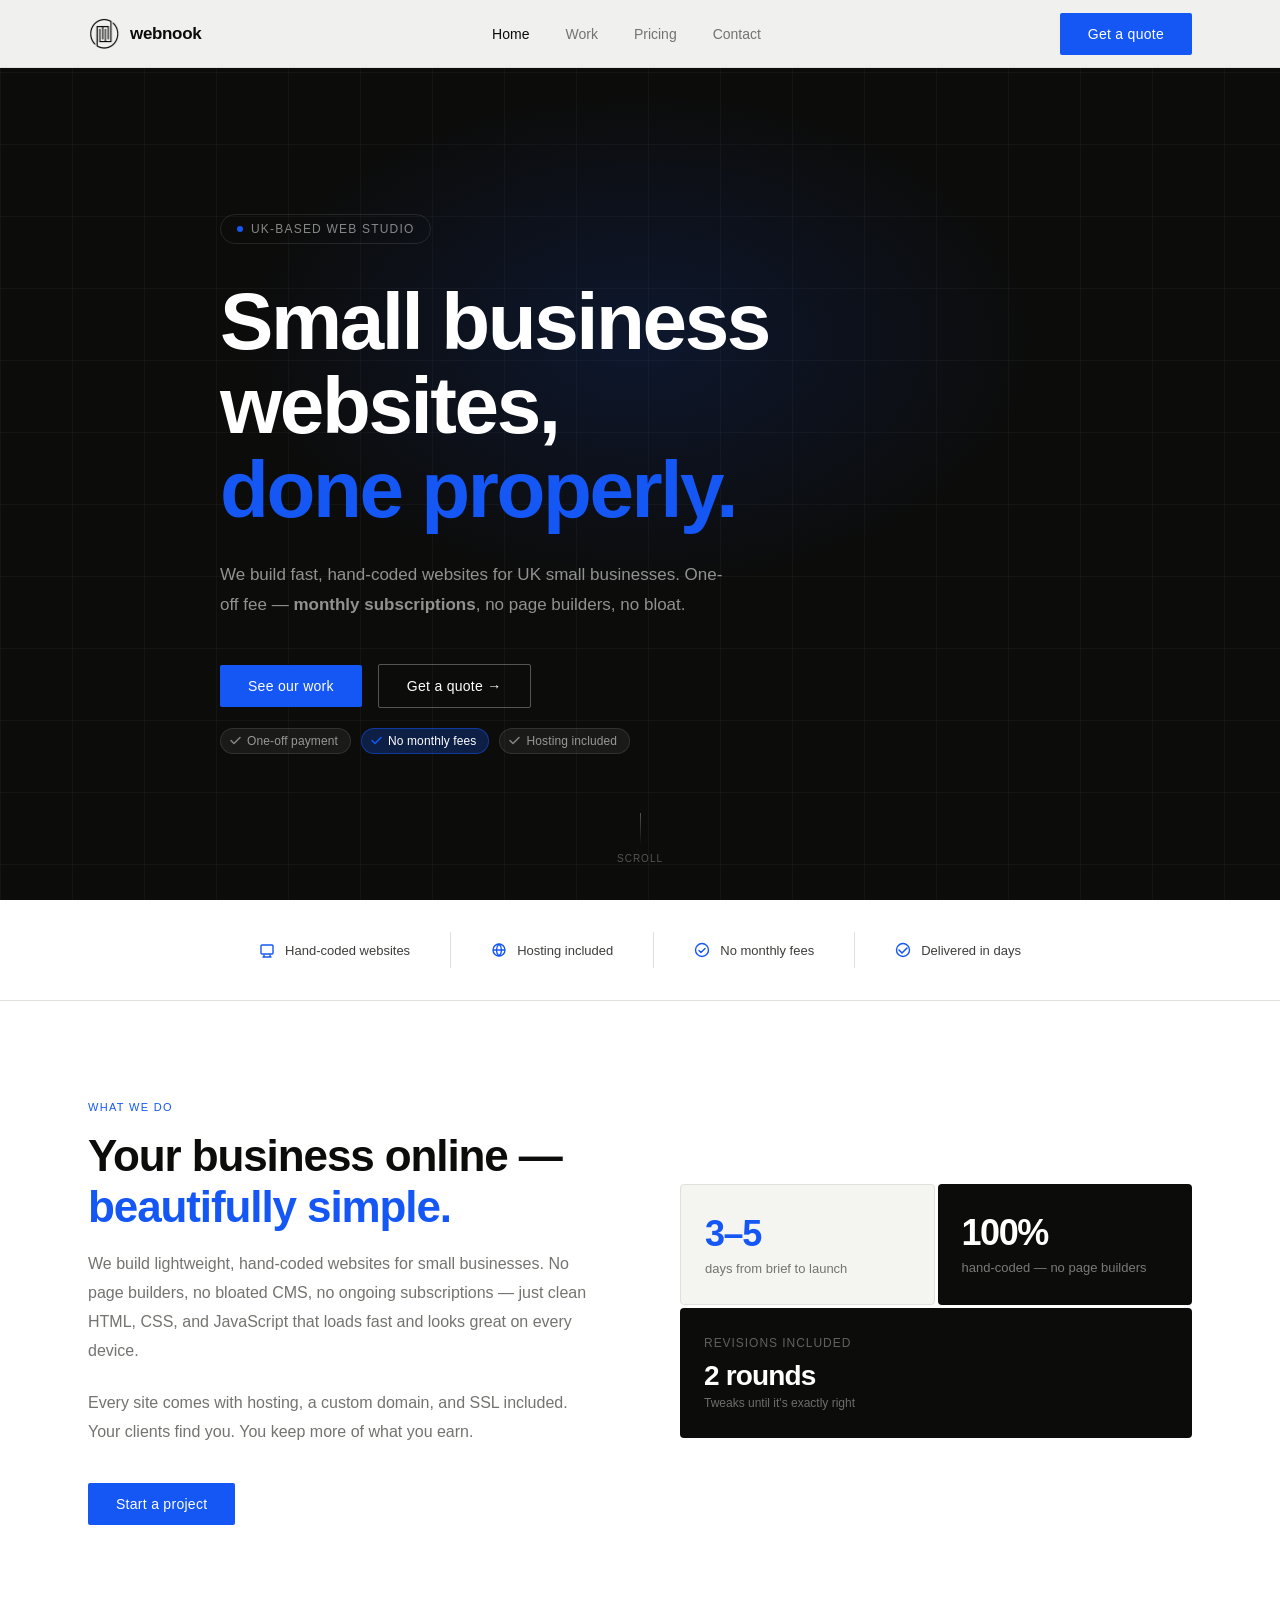
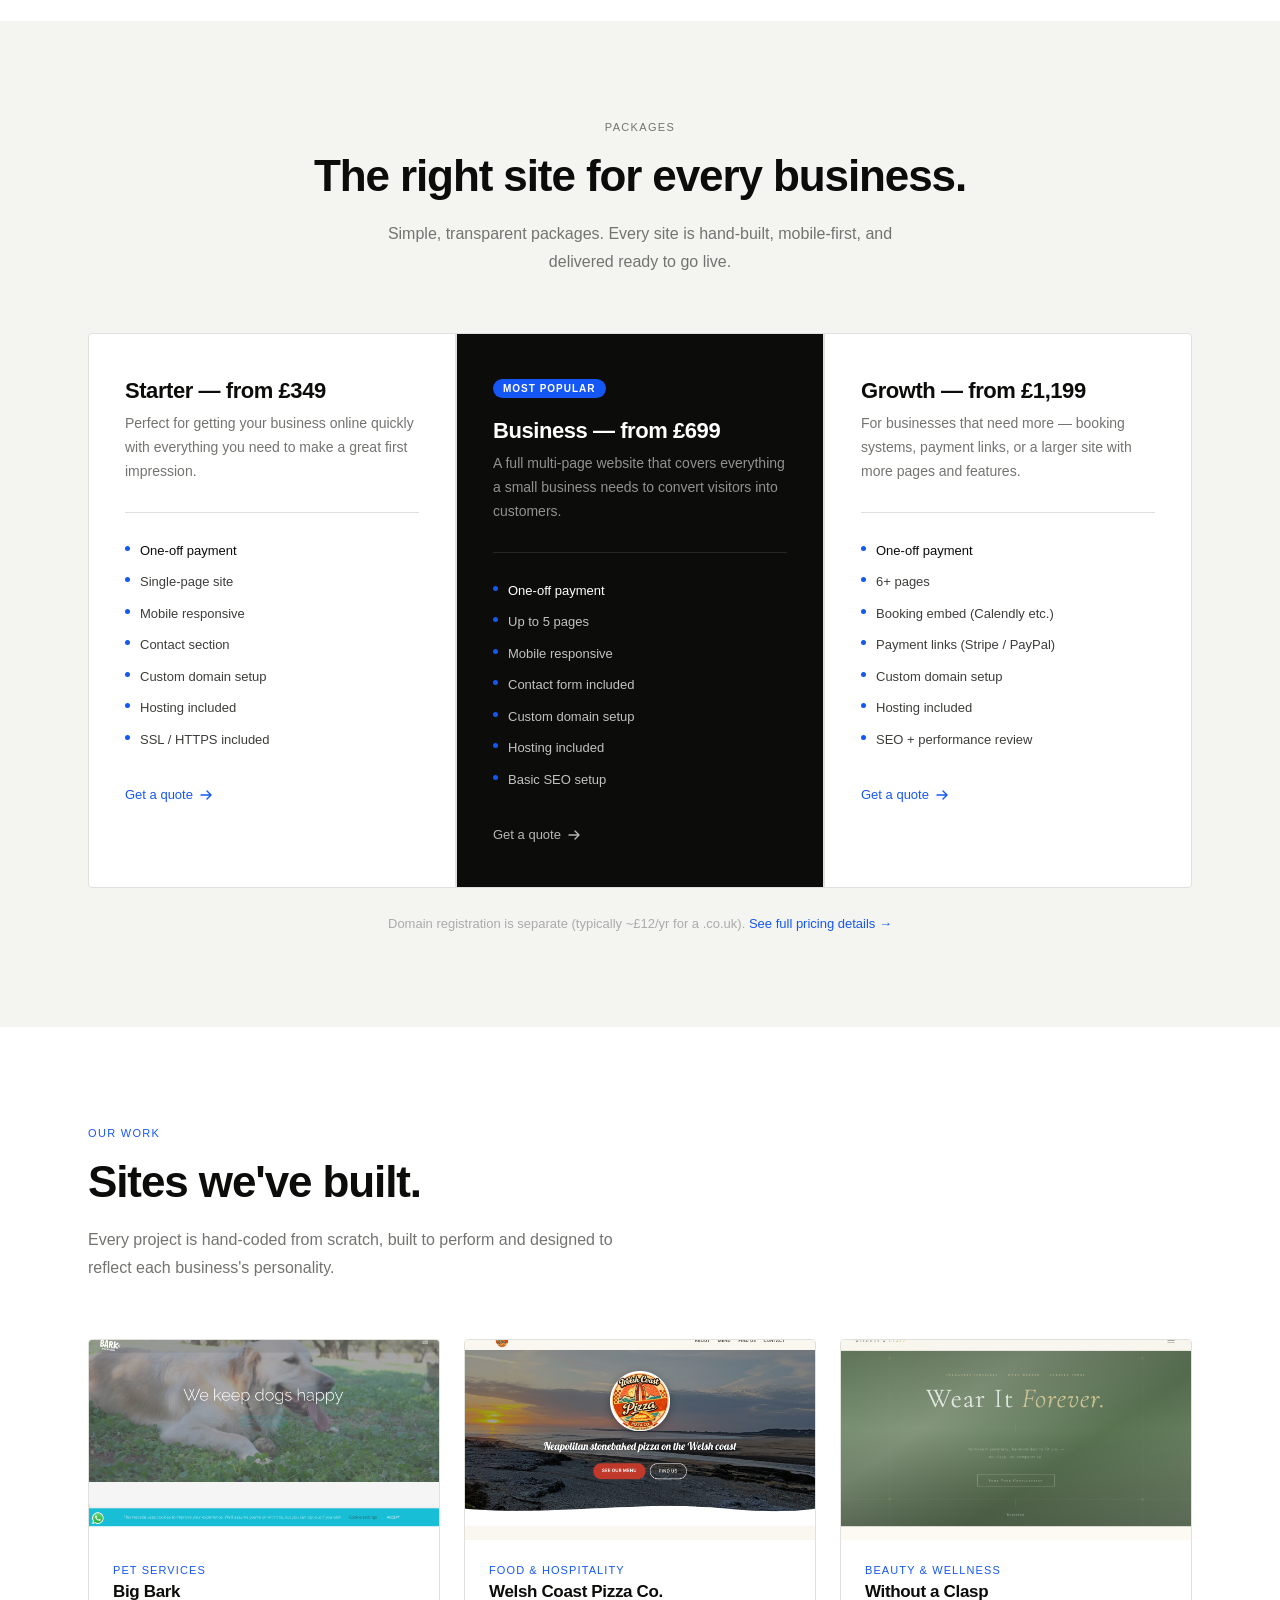
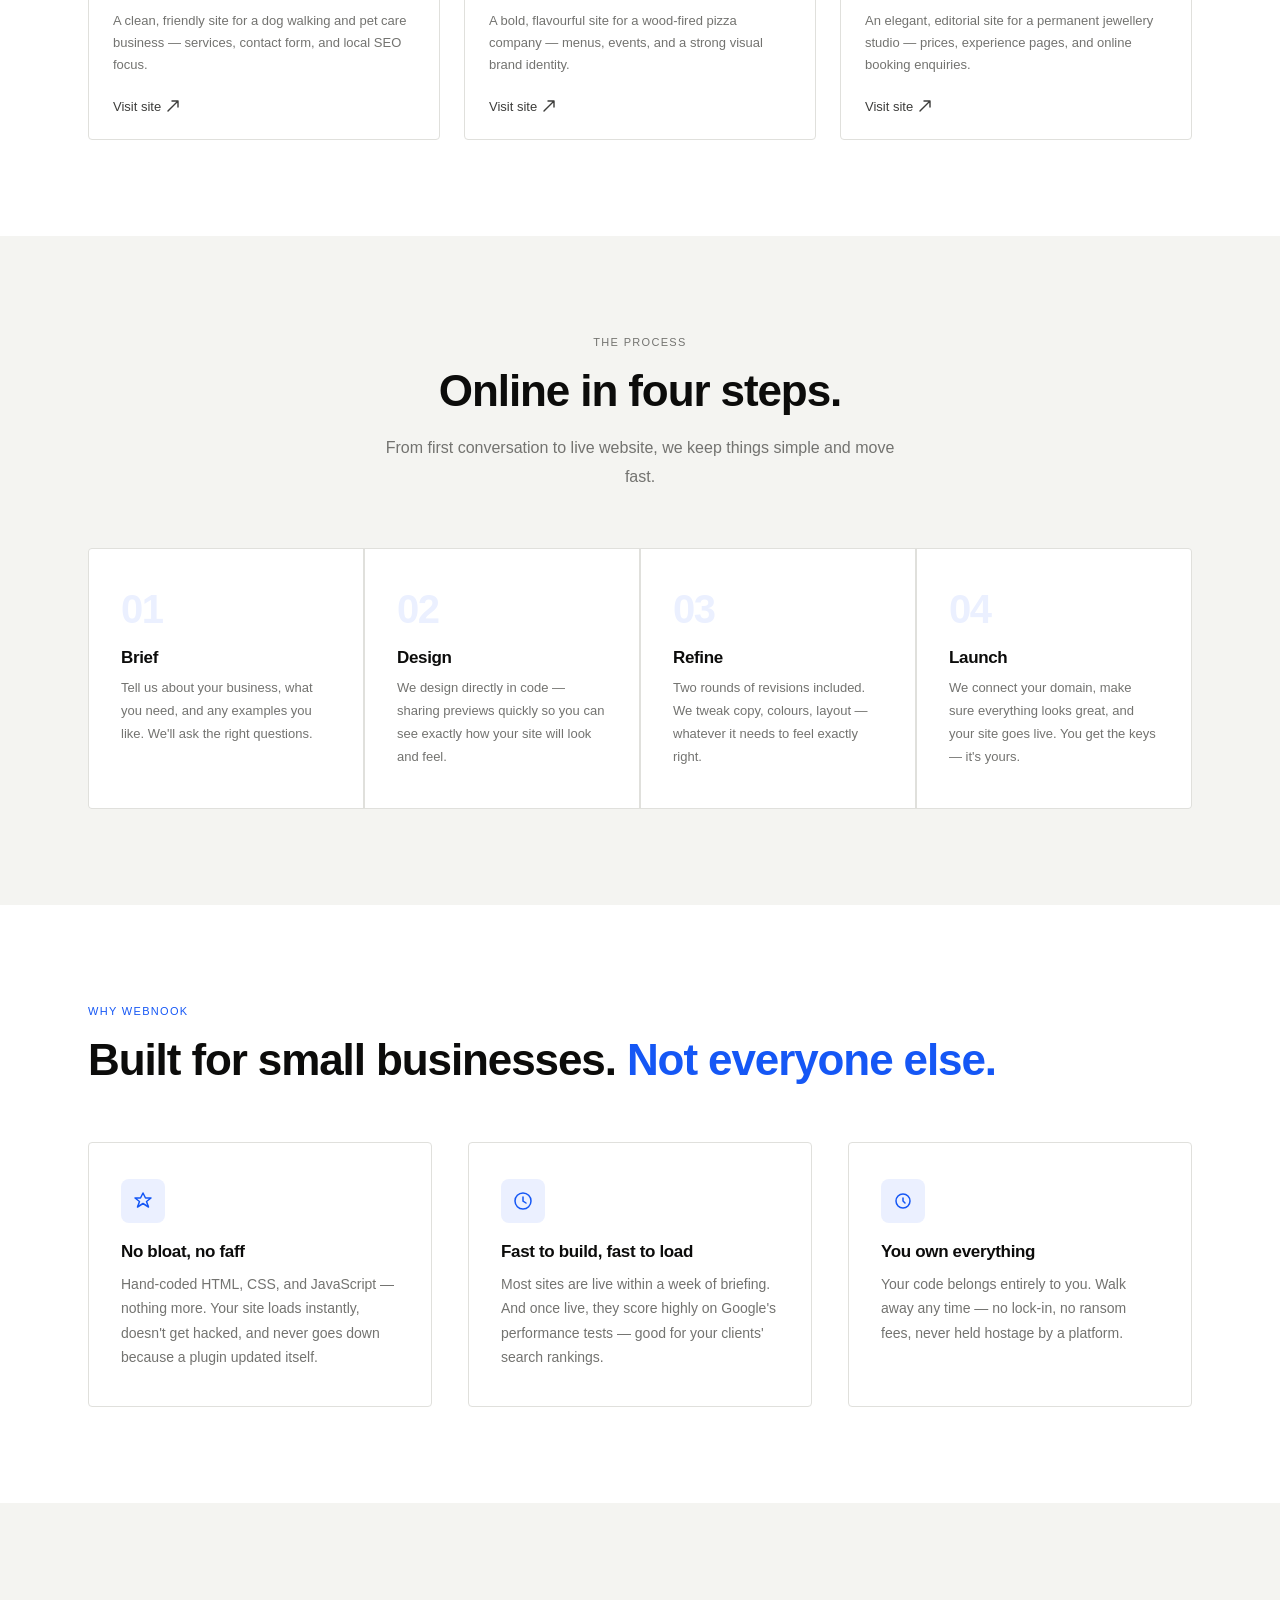
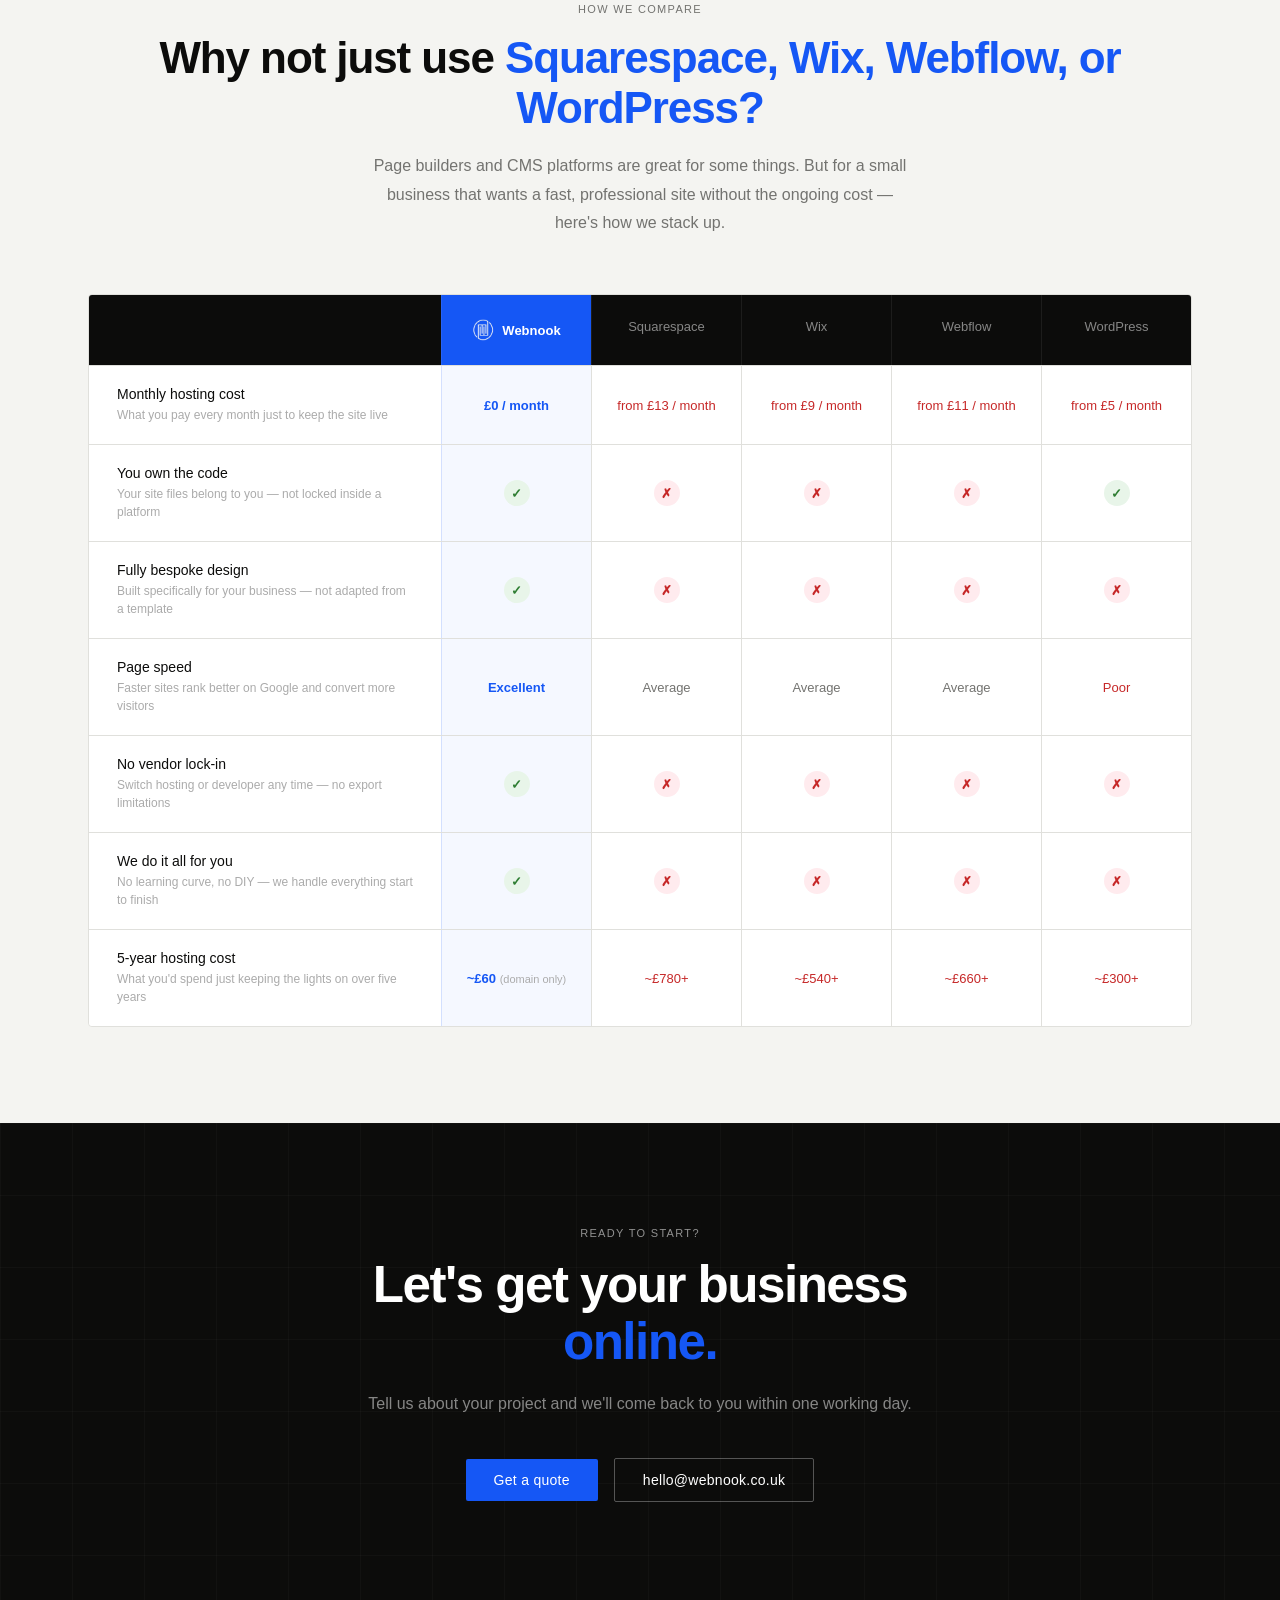
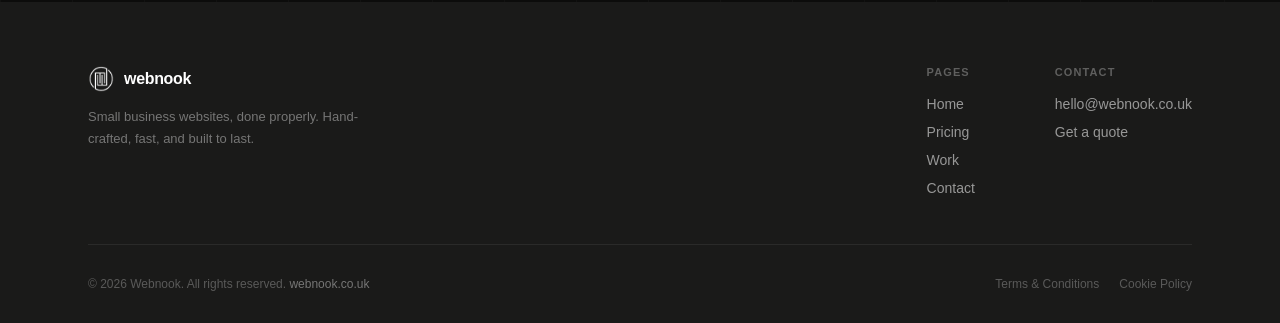
==== commit 5b443bef: "Add Webflow column to comparison table - Add Webflow to section heading - Add Webflow column across " ====
--- a/index.html
+++ b/index.html
@@ -481,7 +481,7 @@
       <div class="container">
         <div class="text-center fade-in">
           <span class="eyebrow--mid eyebrow">How we compare</span>
-          <h2 class="section-heading" id="comparison-heading">Why not just use <em>Squarespace, Wix, or WordPress?</em></h2>
+          <h2 class="section-heading" id="comparison-heading">Why not just use <em>Squarespace, Wix, Webflow, or WordPress?</em></h2>
           <p class="section-sub section-sub--center">Page builders and CMS platforms are great for some things. But for a small business that wants a fast, professional site without the ongoing cost — here's how we stack up.</p>
         </div>
 
@@ -496,6 +496,7 @@
             </div>
             <div class="comparison-header__col">Squarespace</div>
             <div class="comparison-header__col">Wix</div>
+            <div class="comparison-header__col">Webflow</div>
             <div class="comparison-header__col">WordPress</div>
           </div>
 
@@ -510,6 +511,7 @@
             </div>
             <div class="comparison-row__col"><span class="comp-bad">from £13 / month</span></div>
             <div class="comparison-row__col"><span class="comp-bad">from £9 / month</span></div>
+            <div class="comparison-row__col"><span class="comp-bad">from £11 / month</span></div>
             <div class="comparison-row__col"><span class="comp-bad">from £5 / month</span></div>
           </div>
 
@@ -521,6 +523,7 @@
             <div class="comparison-row__col comparison-row__col--featured"><span class="comp-tick">&#10003;</span></div>
             <div class="comparison-row__col"><span class="comp-cross">&#10007;</span></div>
             <div class="comparison-row__col"><span class="comp-cross">&#10007;</span></div>
+            <div class="comparison-row__col"><span class="comp-cross">&#10007;</span></div>
             <div class="comparison-row__col"><span class="comp-tick">&#10003;</span></div>
           </div>
 
@@ -533,6 +536,7 @@
             <div class="comparison-row__col"><span class="comp-cross">&#10007;</span></div>
             <div class="comparison-row__col"><span class="comp-cross">&#10007;</span></div>
             <div class="comparison-row__col"><span class="comp-cross">&#10007;</span></div>
+            <div class="comparison-row__col"><span class="comp-cross">&#10007;</span></div>
           </div>
 
           <div class="comparison-row">
@@ -543,6 +547,7 @@
             <div class="comparison-row__col comparison-row__col--featured"><span class="comp-win">Excellent</span></div>
             <div class="comparison-row__col"><span class="comp-mid">Average</span></div>
             <div class="comparison-row__col"><span class="comp-mid">Average</span></div>
+            <div class="comparison-row__col"><span class="comp-mid">Average</span></div>
             <div class="comparison-row__col"><span class="comp-bad">Poor</span></div>
           </div>
 
@@ -555,6 +560,7 @@
             <div class="comparison-row__col"><span class="comp-cross">&#10007;</span></div>
             <div class="comparison-row__col"><span class="comp-cross">&#10007;</span></div>
             <div class="comparison-row__col"><span class="comp-cross">&#10007;</span></div>
+            <div class="comparison-row__col"><span class="comp-cross">&#10007;</span></div>
           </div>
 
           <div class="comparison-row">
@@ -566,6 +572,7 @@
             <div class="comparison-row__col"><span class="comp-cross">&#10007;</span></div>
             <div class="comparison-row__col"><span class="comp-cross">&#10007;</span></div>
             <div class="comparison-row__col"><span class="comp-cross">&#10007;</span></div>
+            <div class="comparison-row__col"><span class="comp-cross">&#10007;</span></div>
           </div>
 
           <div class="comparison-row comparison-row--last">
@@ -576,6 +583,7 @@
             <div class="comparison-row__col comparison-row__col--featured"><span class="comp-win">~£60 <small>(domain only)</small></span></div>
             <div class="comparison-row__col"><span class="comp-bad">~£780+</span></div>
             <div class="comparison-row__col"><span class="comp-bad">~£540+</span></div>
+            <div class="comparison-row__col"><span class="comp-bad">~£660+</span></div>
             <div class="comparison-row__col"><span class="comp-bad">~£300+</span></div>
           </div>
 
--- a/css/style.css
+++ b/css/style.css
@@ -1087,7 +1087,7 @@
 
 .comparison-header {
   display: grid;
-  grid-template-columns: 1fr repeat(4, 180px);
+  grid-template-columns: 1fr repeat(5, 150px);
   background: var(--ink);
 }
 
@@ -1118,7 +1118,7 @@
 
 .comparison-row {
   display: grid;
-  grid-template-columns: 1fr repeat(4, 180px);
+  grid-template-columns: 1fr repeat(5, 150px);
   border-top: 1px solid var(--border);
   background: var(--white);
   transition: background 0.2s;
@@ -1211,7 +1211,7 @@
 
 @media (max-width: 768px) {
   .comparison-header,
-  .comparison-row { grid-template-columns: 1fr repeat(4, 100px); }
+  .comparison-row { grid-template-columns: 1fr repeat(5, 85px); }
   .comparison-row__label { padding: 16px 16px; }
   .comparison-header__col,
   .comparison-row__col { padding: 16px 8px; }
@@ -1221,7 +1221,7 @@
 @media (max-width: 560px) {
   .comparison-table { overflow-x: auto; -webkit-overflow-scrolling: touch; }
   .comparison-header,
-  .comparison-row { min-width: 560px; grid-template-columns: 1fr repeat(4, 100px); }
+  .comparison-row { min-width: 640px; grid-template-columns: 1fr repeat(5, 90px); }
   .comparison-row__name { font-size: 12px; }
 }
 
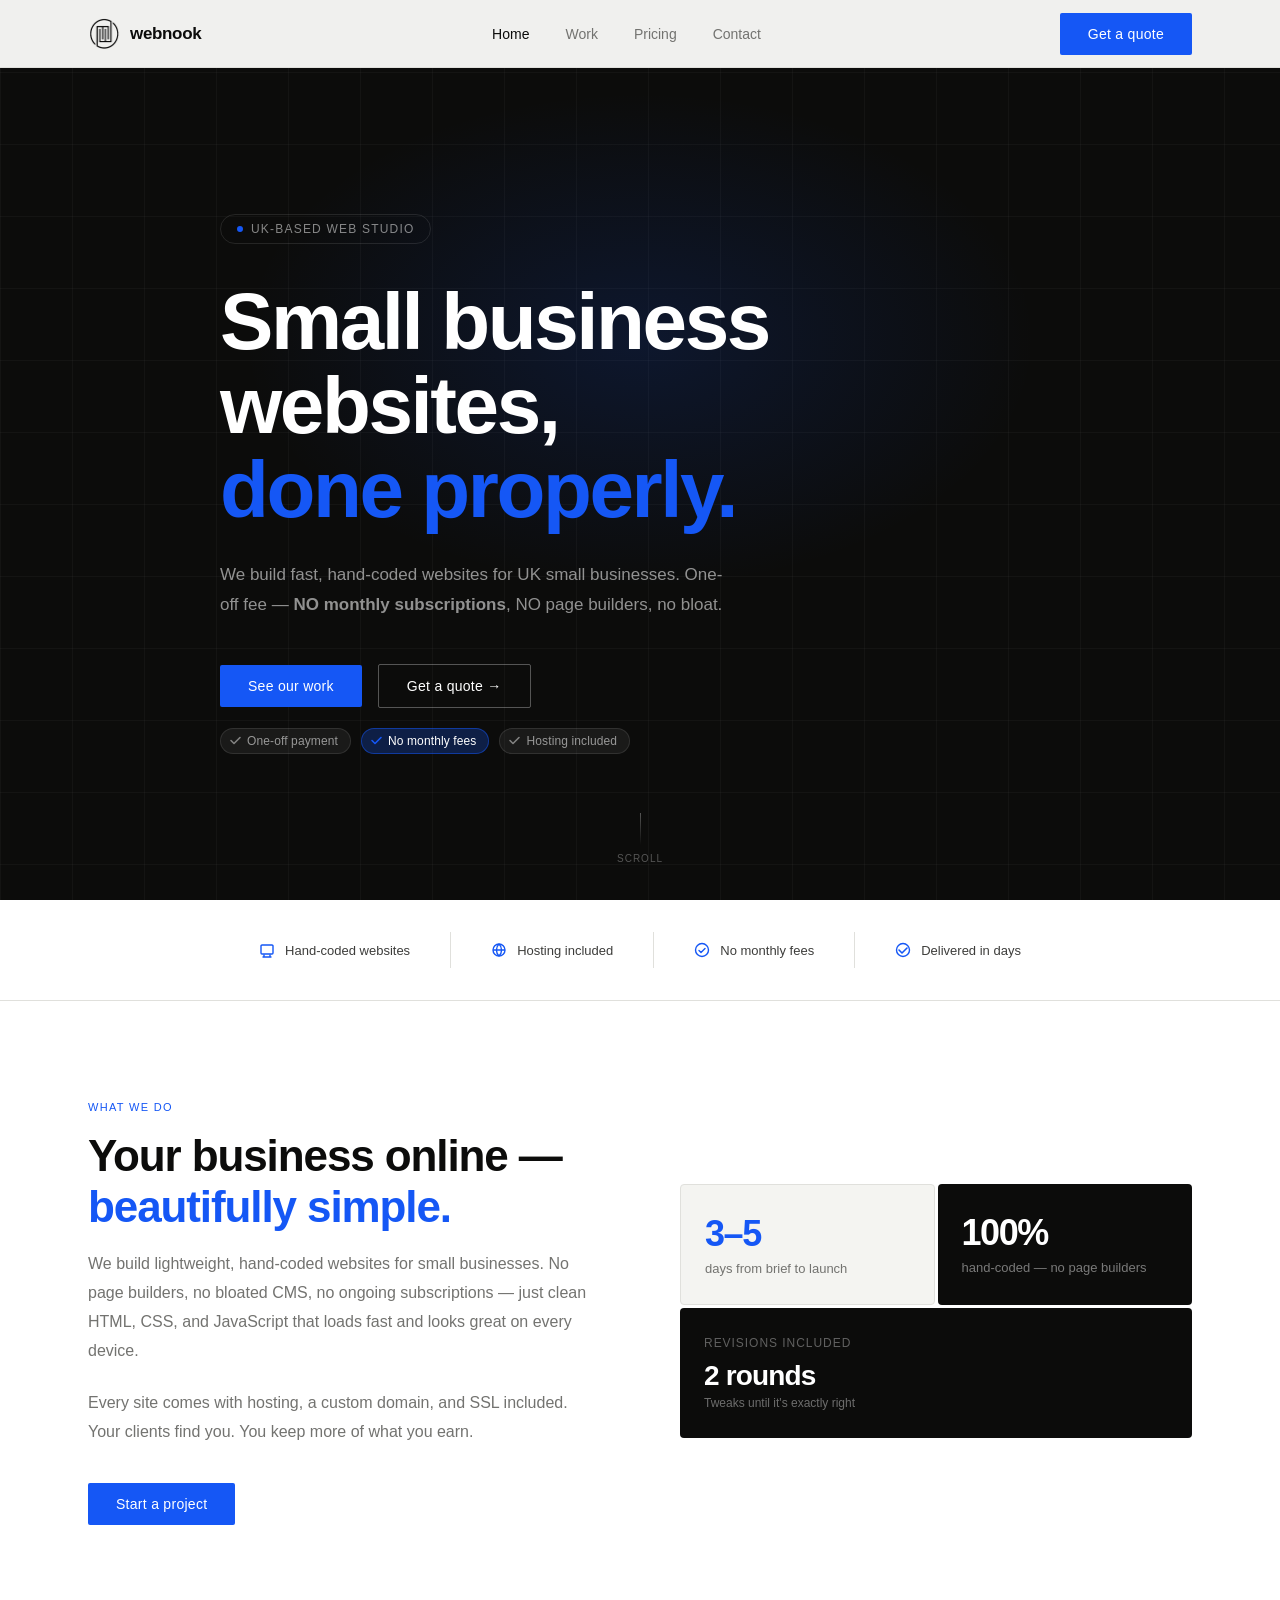
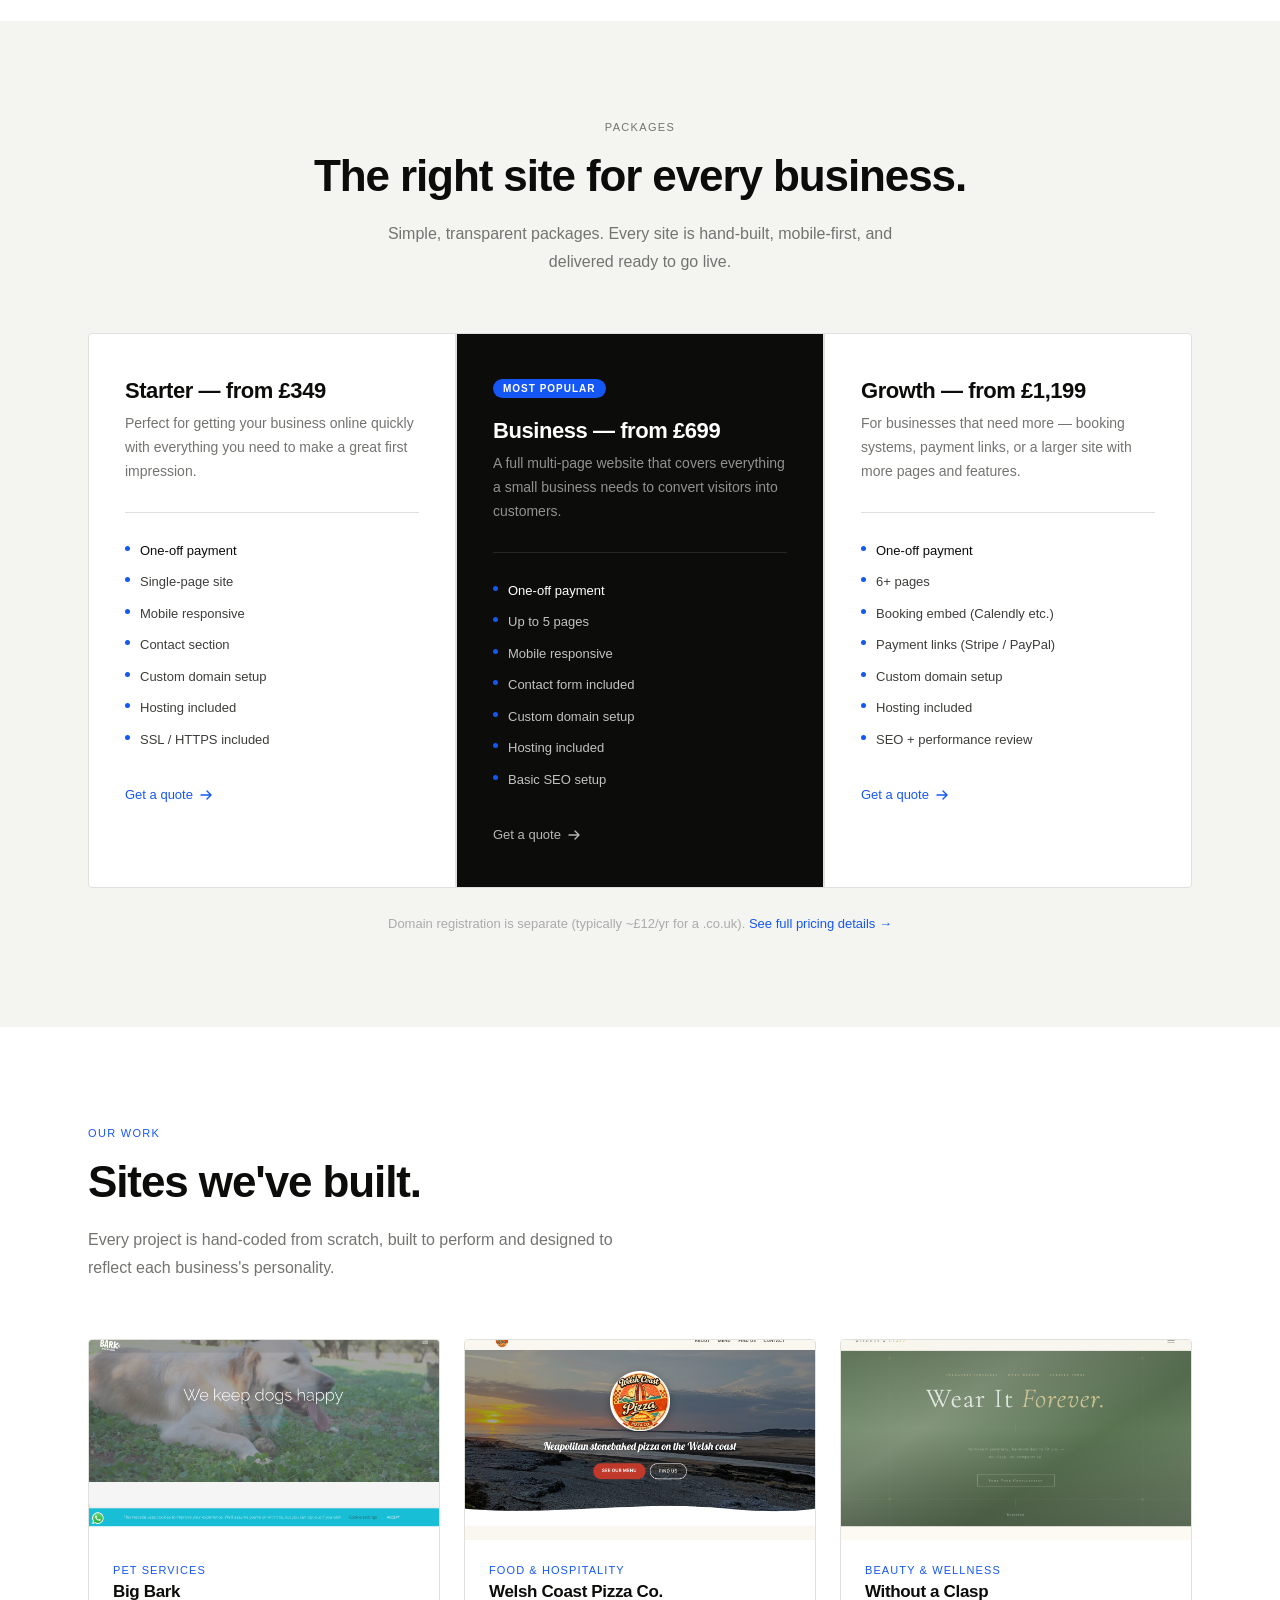
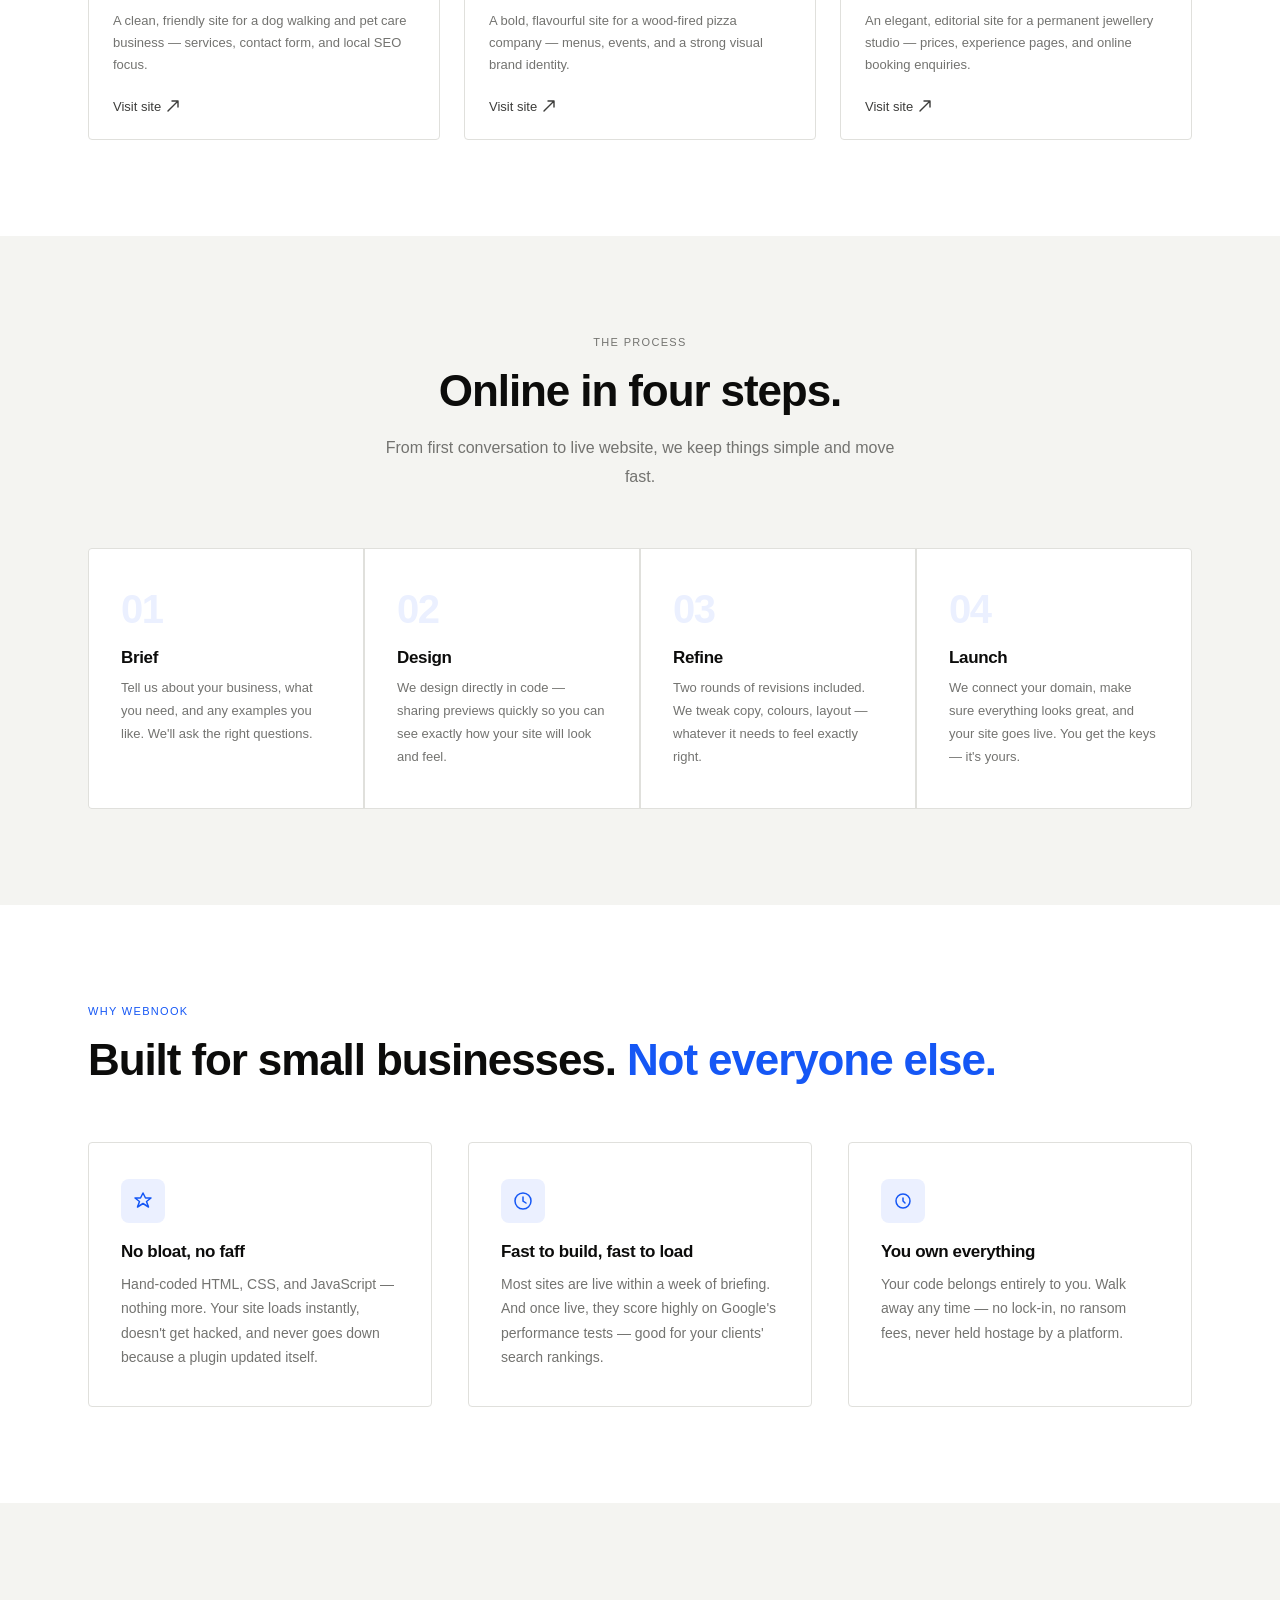
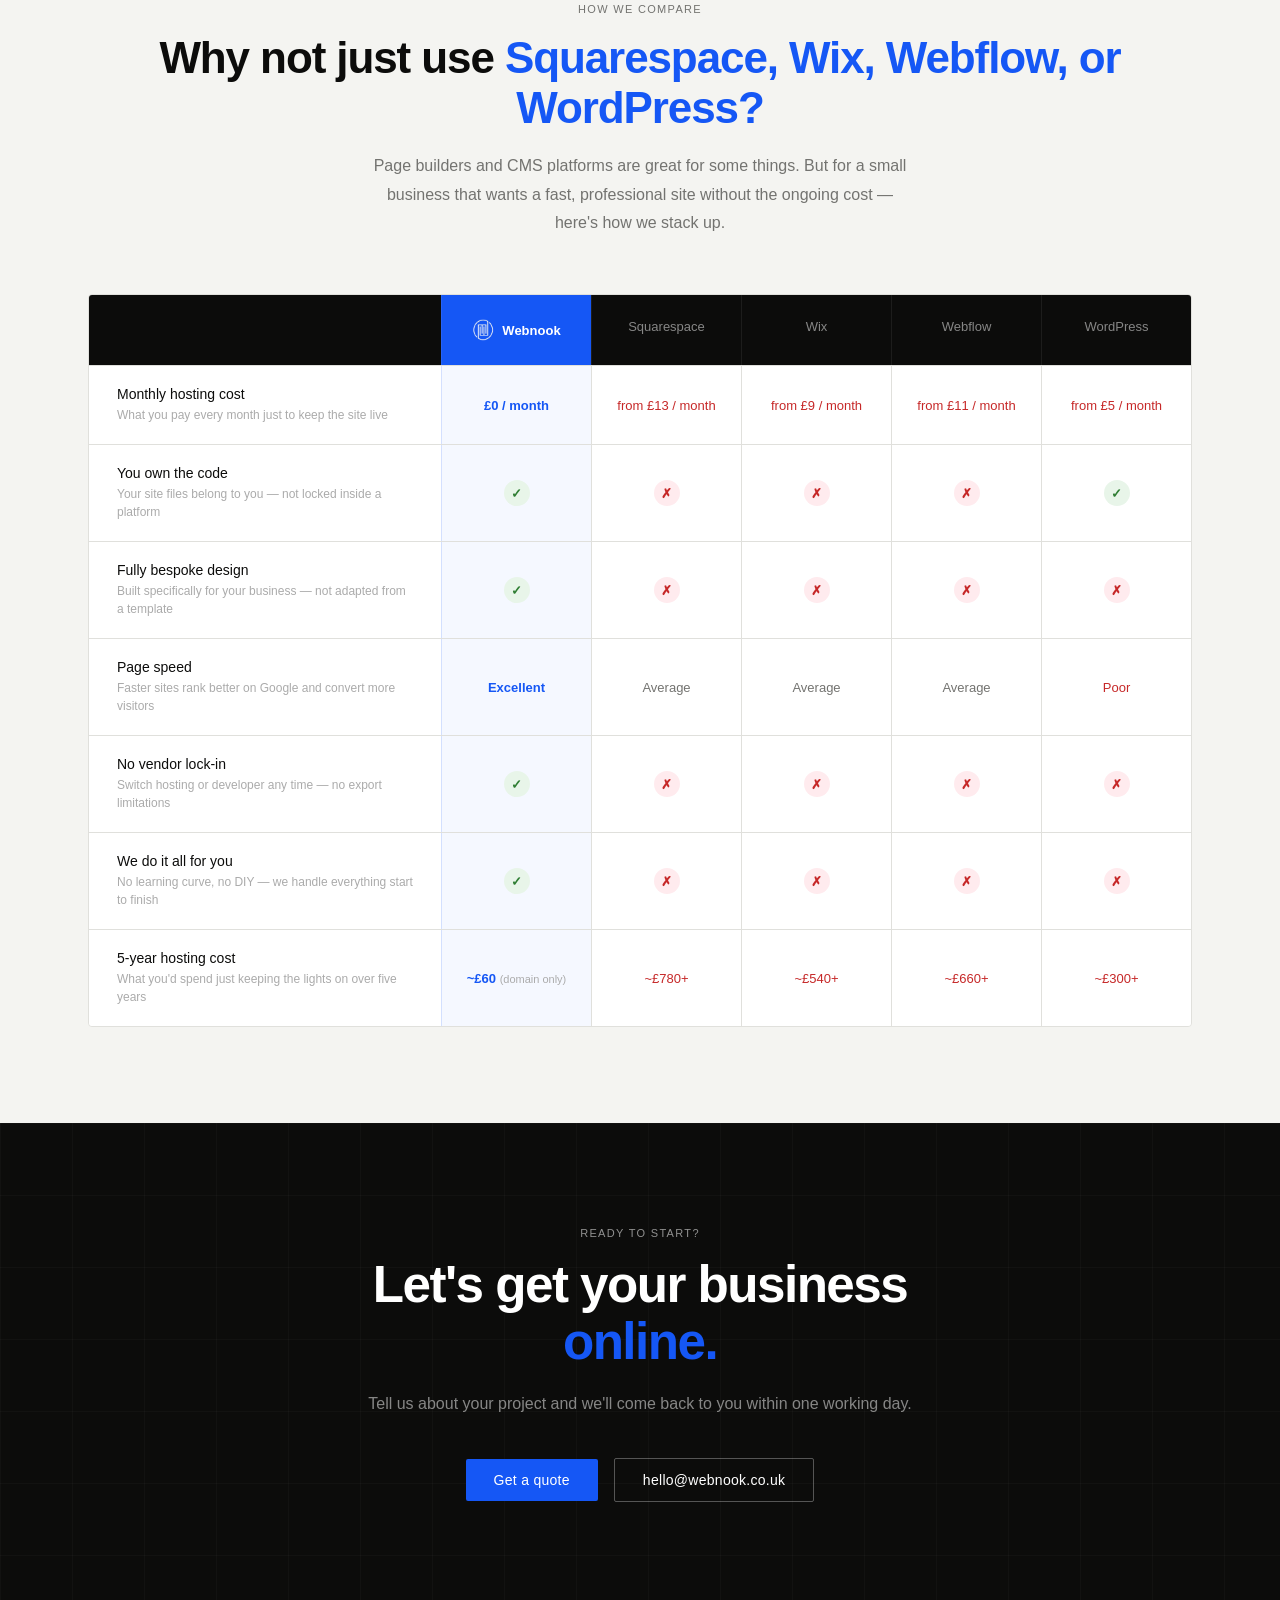
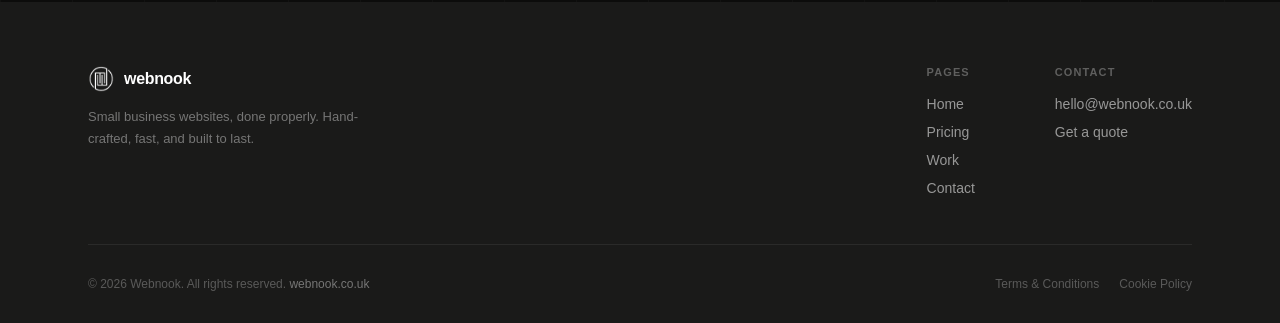
==== commit b984f813: "fixed Hero" ====
--- a/index.html
+++ b/index.html
@@ -155,7 +155,7 @@
             Small business websites,<br><em>done properly.</em>
           </h1>
           <p class="hero__sub fade-in delay-2">
-            We build fast, hand-coded websites for UK small businesses. One-off fee — <strong>monthly subscriptions</strong>, no page builders, no bloat.
+            We build fast, hand-coded websites for UK small businesses. One-off fee — <strong>NO monthly subscriptions</strong>, NO page builders, no bloat.
           </p>
           <div class="hero__actions fade-in delay-3">
             <a href="#work" class="btn btn-blue">See our work</a>
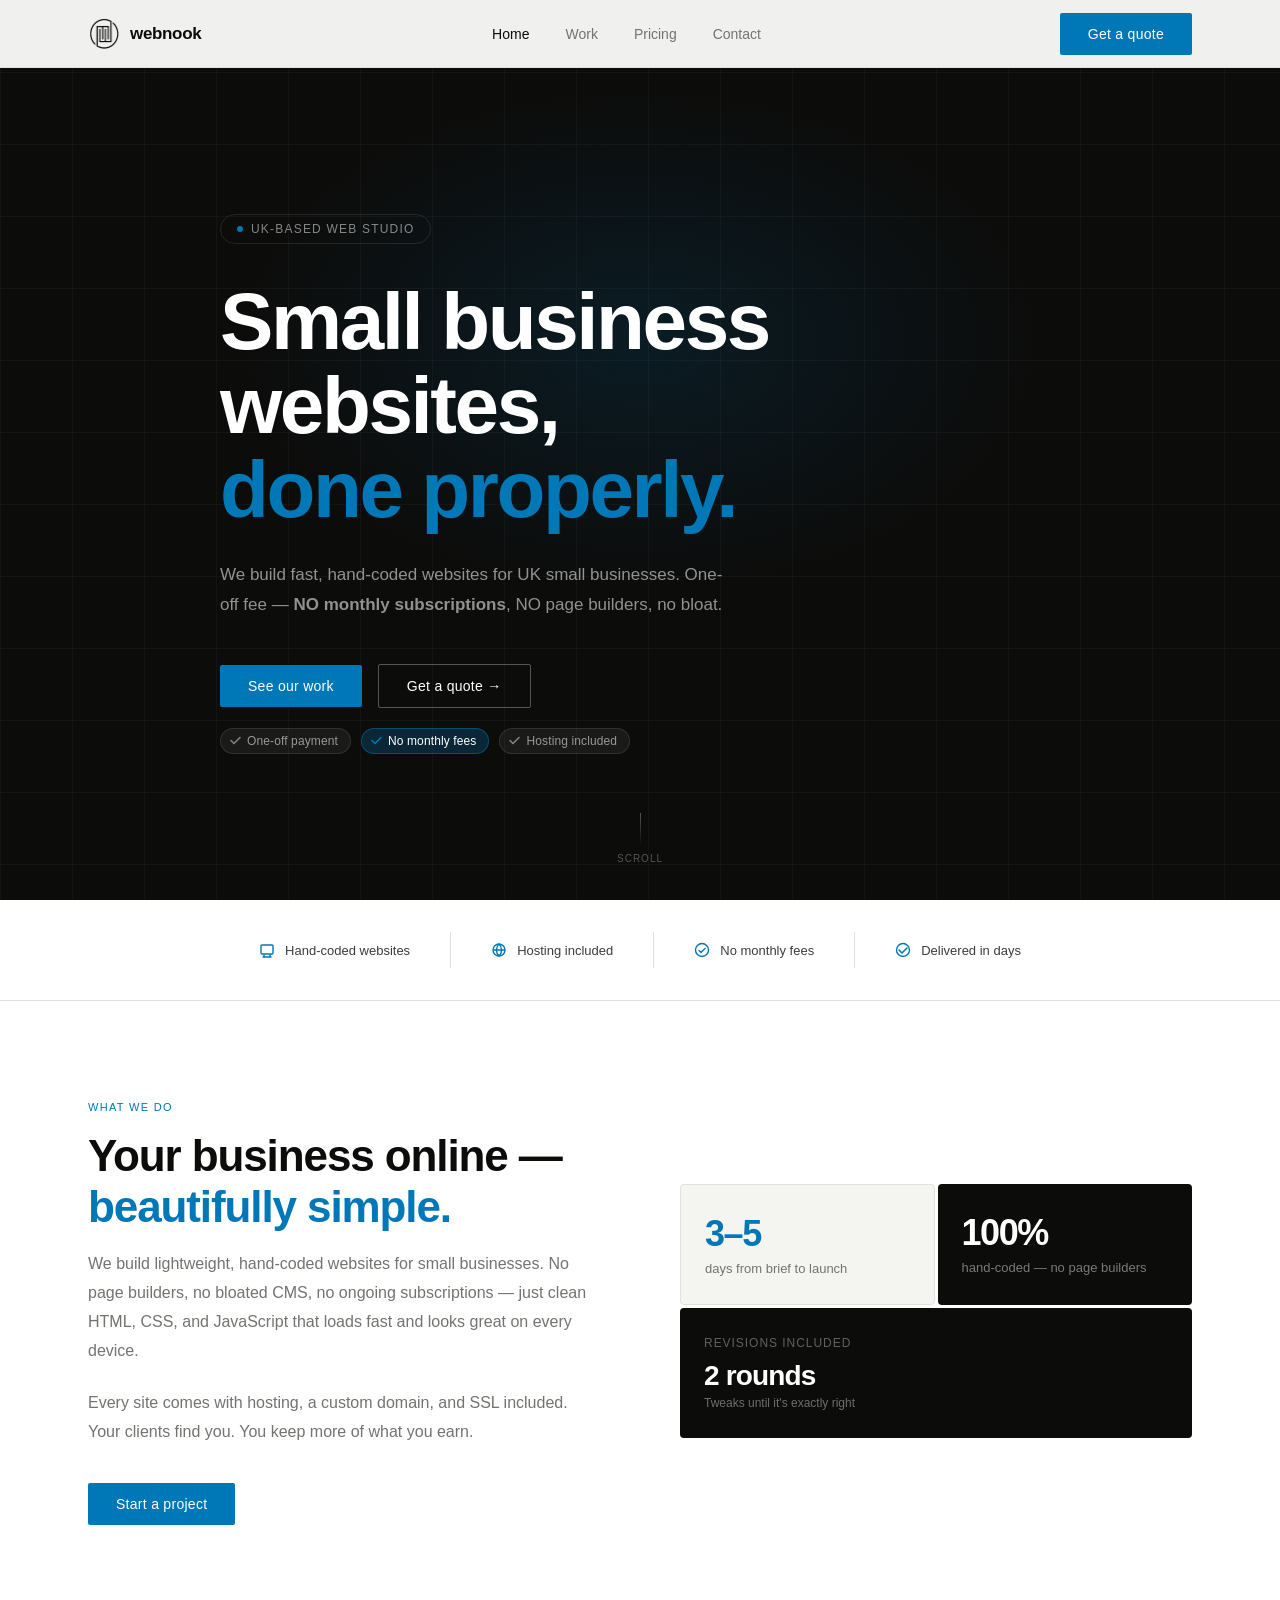
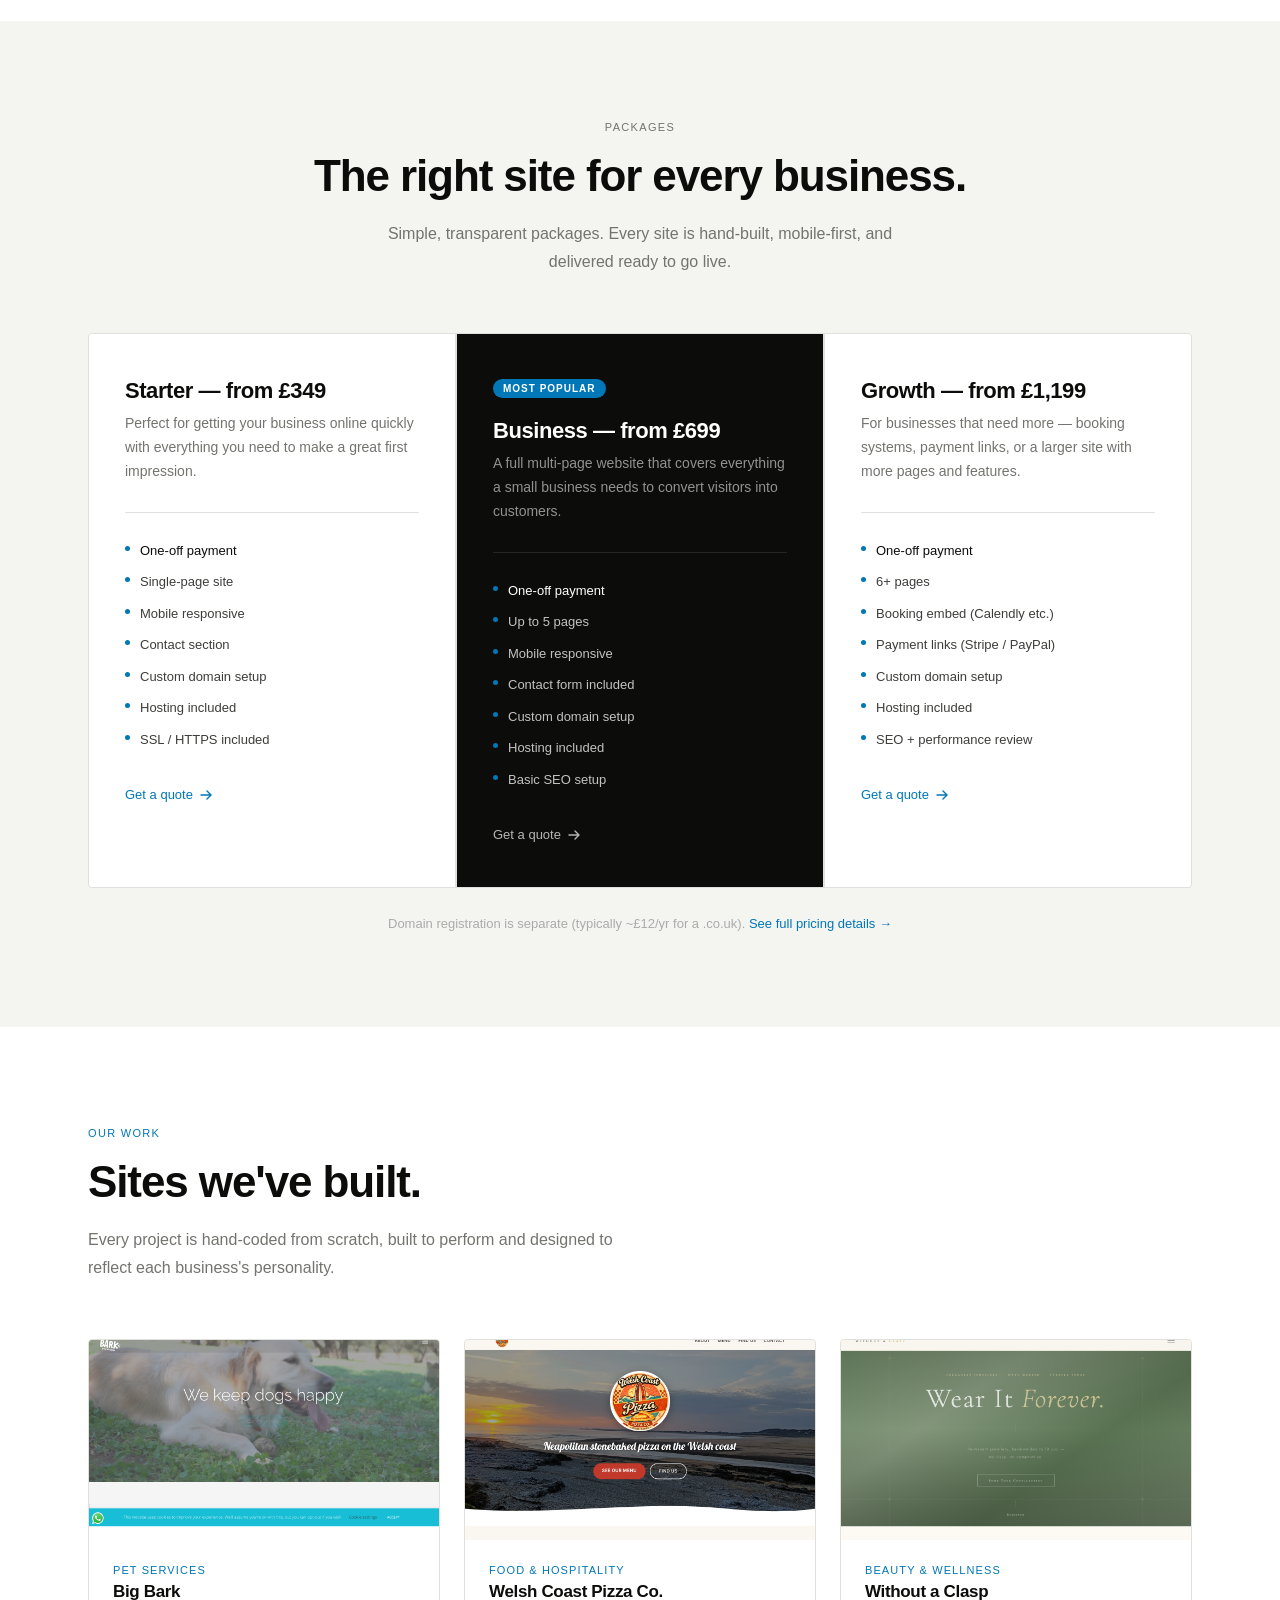
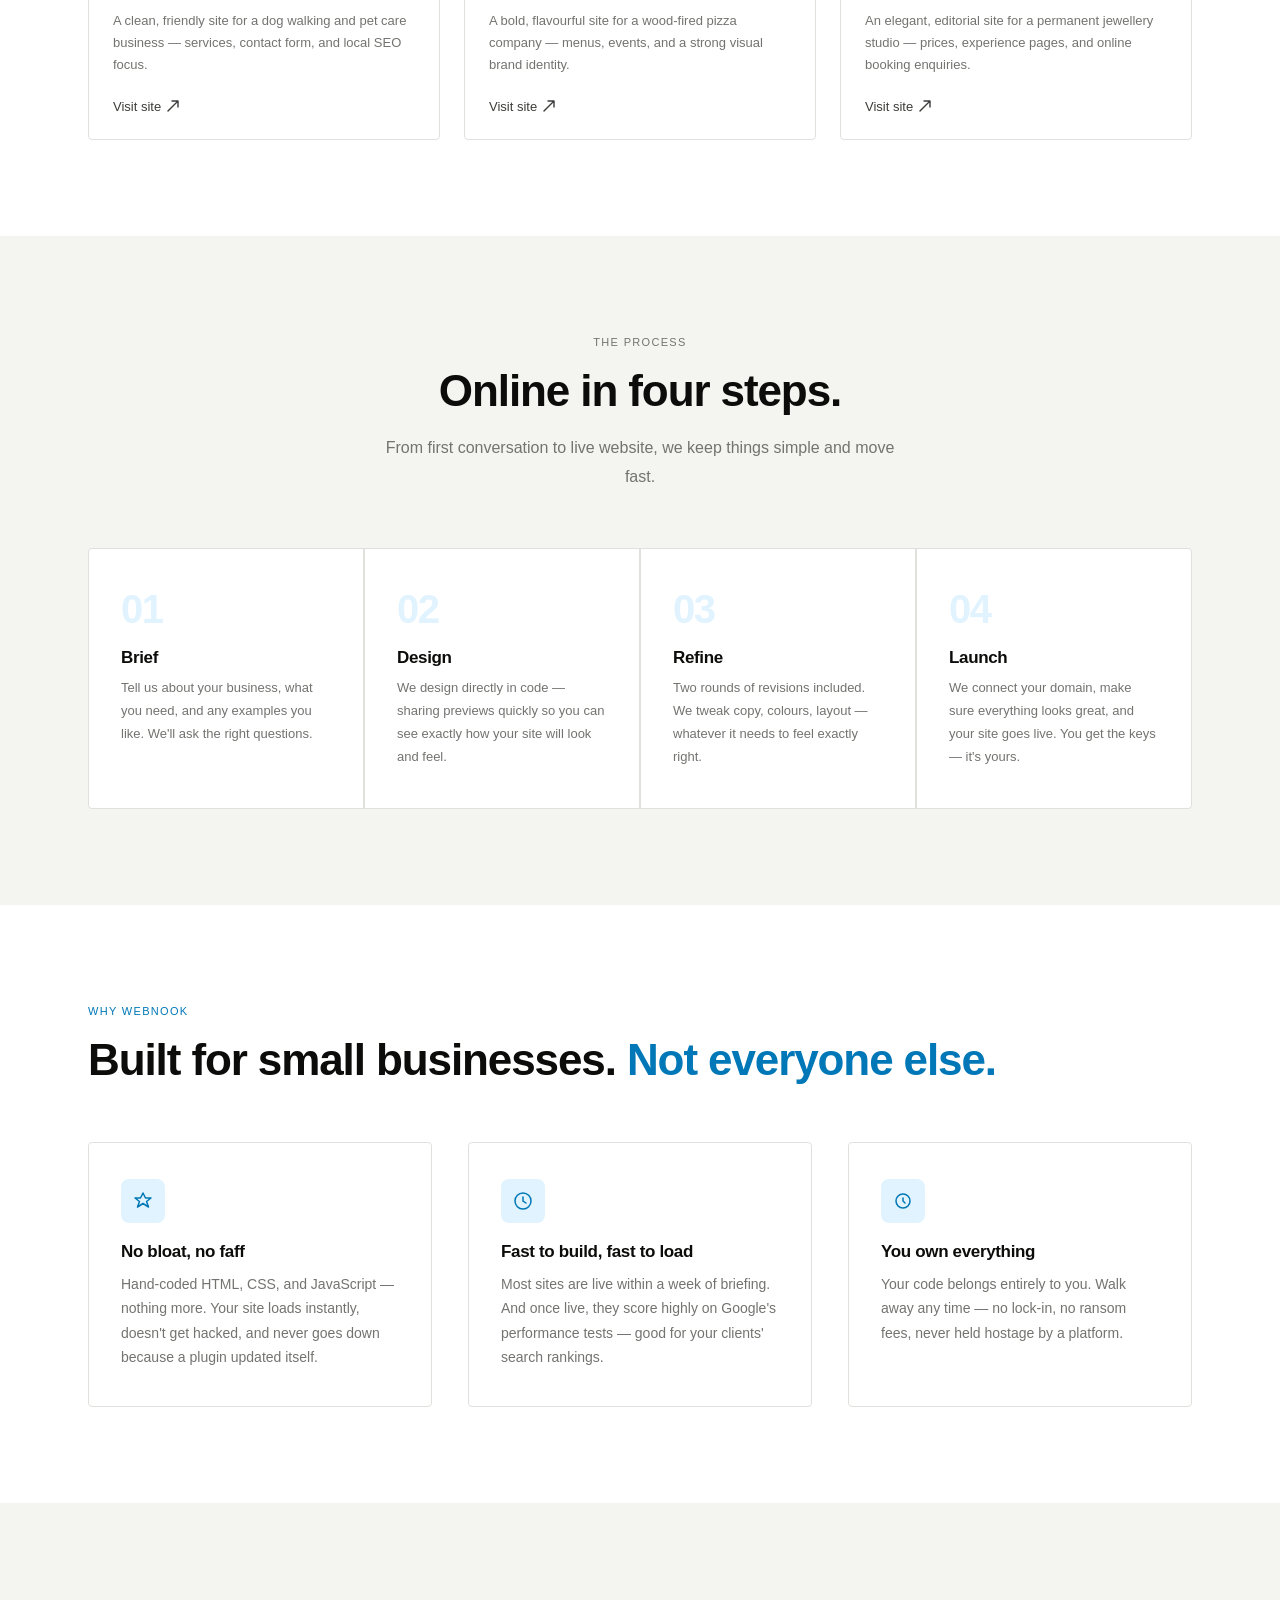
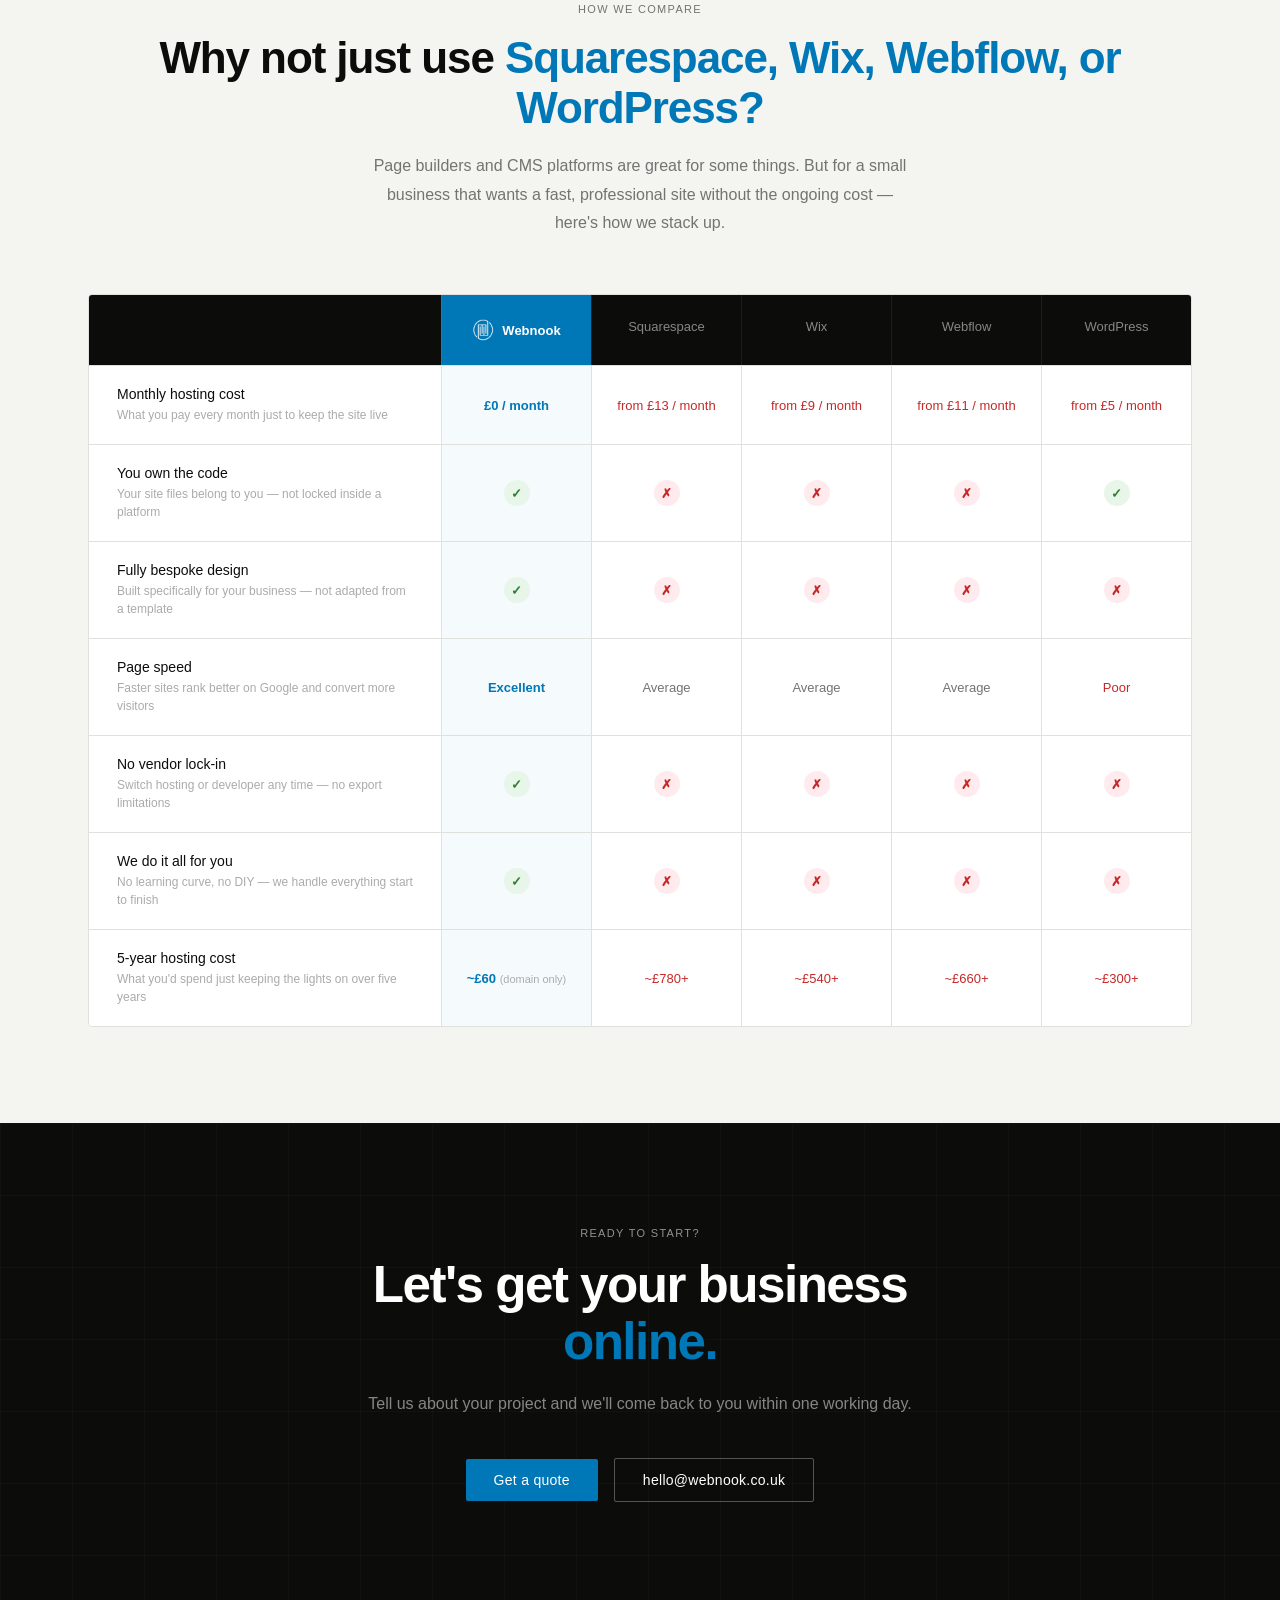
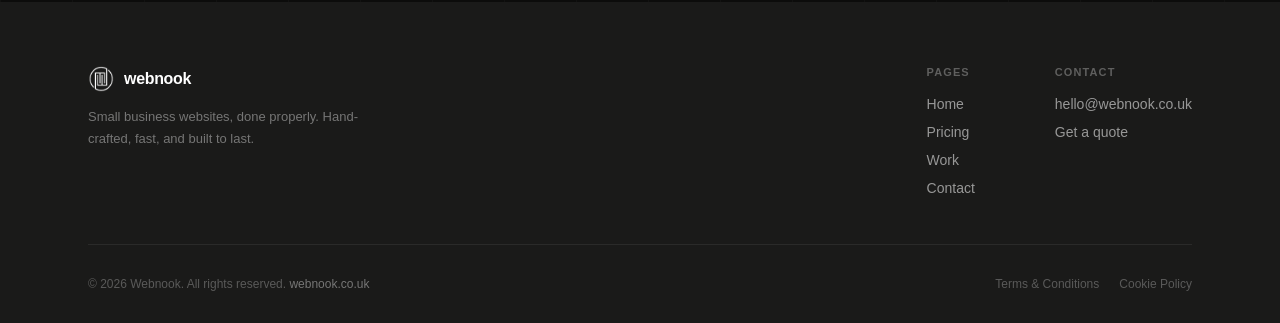
==== commit be0957b7: "Rebrand blue from #1557F5 to #0077B6 (ocean blue) Differentiates from Webflow's purple-blue. Updates" ====
--- a/index.html
+++ b/index.html
@@ -92,7 +92,7 @@
   <link rel="icon" type="image/png" sizes="16x16" href="/images/favicon-16.png"/>
   <link rel="apple-touch-icon" sizes="180x180" href="/images/apple-touch-icon.png"/>
   <link rel="manifest" href="/site.webmanifest"/>
-  <meta name="theme-color" content="#1557F5"/>
+  <meta name="theme-color" content="#0077B6"/>
 
   <link rel="preconnect" href="https://fonts.googleapis.com"/>
   <link rel="preconnect" href="https://fonts.gstatic.com" crossorigin/>
--- a/css/style.css
+++ b/css/style.css
@@ -13,9 +13,9 @@
   --surface:    #F4F4F1;
   --bg:         #FAFAF8;
   --white:      #FFFFFF;
-  --blue:       #1557F5;
-  --blue-hover: #0F48D8;
-  --blue-soft:  #EBF0FF;
+  --blue:       #0077B6;
+  --blue-hover: #005F92;
+  --blue-soft:  #E0F3FF;
 
   --nav-height: 68px;
   --max-width:  1200px;
@@ -56,7 +56,7 @@
 .contact-form textarea:focus-visible {
   outline: none;
   border-color: var(--blue);
-  box-shadow: 0 0 0 3px rgba(21,87,245,0.08);
+  box-shadow: 0 0 0 3px rgba(0,119,182,0.08);
 }
 .faq-item__q:focus-visible { outline-offset: 6px; }
 
@@ -339,7 +339,7 @@
   letter-spacing: 0.1em;
   text-transform: uppercase;
   color: var(--blue);
-  border: 1px solid rgba(21,87,245,0.45);
+  border: 1px solid rgba(0,119,182,0.45);
   padding: 14px 40px;
   border-radius: var(--radius);
   transition: all 0.25s;
@@ -374,7 +374,7 @@
   transform: translateX(-50%);
   width: 800px;
   height: 500px;
-  background: radial-gradient(ellipse, rgba(21,87,245,0.15) 0%, transparent 70%);
+  background: radial-gradient(ellipse, rgba(0,119,182,0.15) 0%, transparent 70%);
   pointer-events: none;
 }
 
@@ -460,8 +460,8 @@
 .hero__badge svg { color: rgba(255,255,255,0.45); flex-shrink: 0; }
 .hero__badge--highlight {
   color: #fff;
-  background: rgba(21,87,245,0.25);
-  border-color: rgba(21,87,245,0.5);
+  background: rgba(0,119,182,0.25);
+  border-color: rgba(0,119,182,0.5);
 }
 .hero__badge--highlight svg { color: var(--blue); }
 
@@ -1158,8 +1158,8 @@
 }
 
 .comparison-row__col--featured {
-  background: rgba(21,87,245,0.04);
-  border-left: 1px solid rgba(21,87,245,0.15);
+  background: rgba(0,119,182,0.04);
+  border-left: 1px solid rgba(0,119,182,0.15);
 }
 
 .comp-tick {
@@ -1568,7 +1568,7 @@
 .contact-form select:focus,
 .contact-form textarea:focus {
   border-color: var(--blue);
-  box-shadow: 0 0 0 3px rgba(21,87,245,0.08);
+  box-shadow: 0 0 0 3px rgba(0,119,182,0.08);
 }
 .contact-form textarea { resize: vertical; min-height: 140px; }
 .contact-form select { appearance: none; cursor: pointer; }
@@ -1597,8 +1597,8 @@
   display: none;
   align-items: center;
   gap: 12px;
-  background: rgba(21,87,245,0.06);
-  border: 1px solid rgba(21,87,245,0.2);
+  background: rgba(0,119,182,0.06);
+  border: 1px solid rgba(0,119,182,0.2);
   padding: 18px 22px;
   border-radius: var(--radius);
   font-size: 14px;
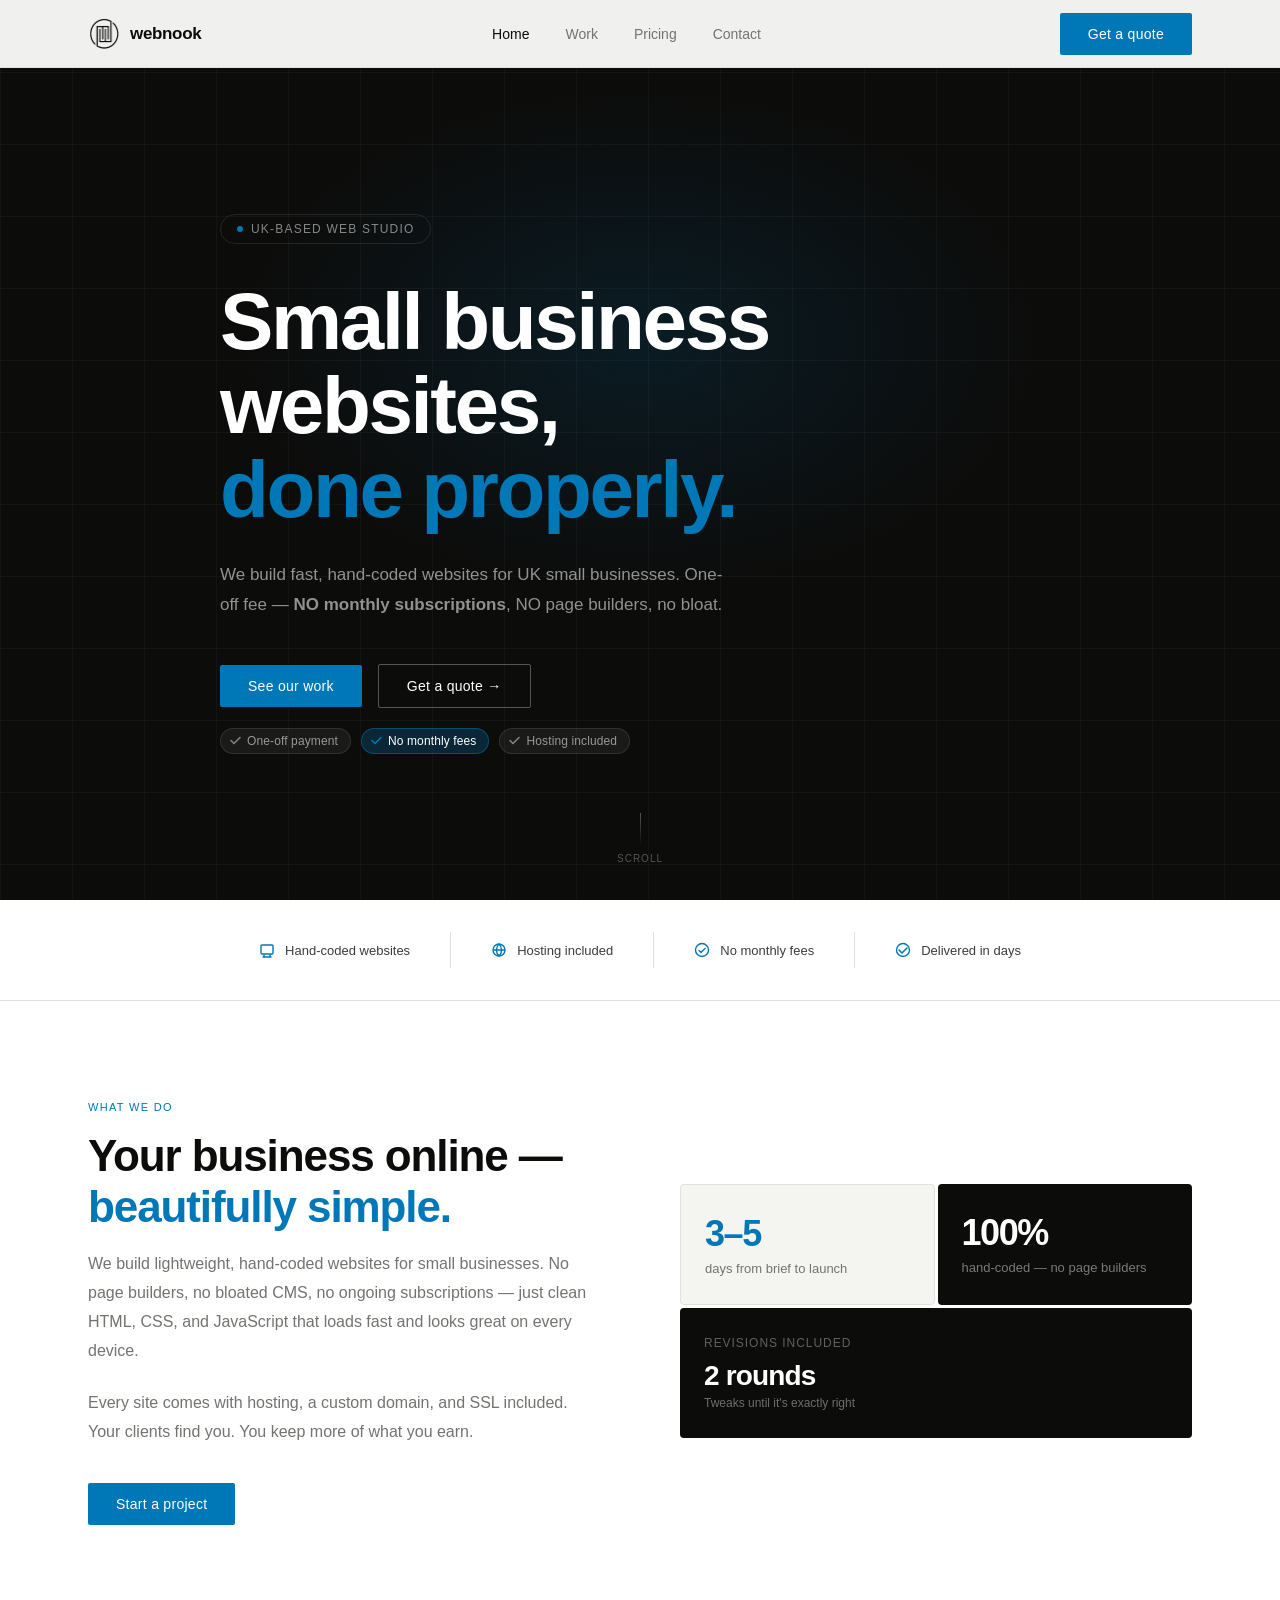
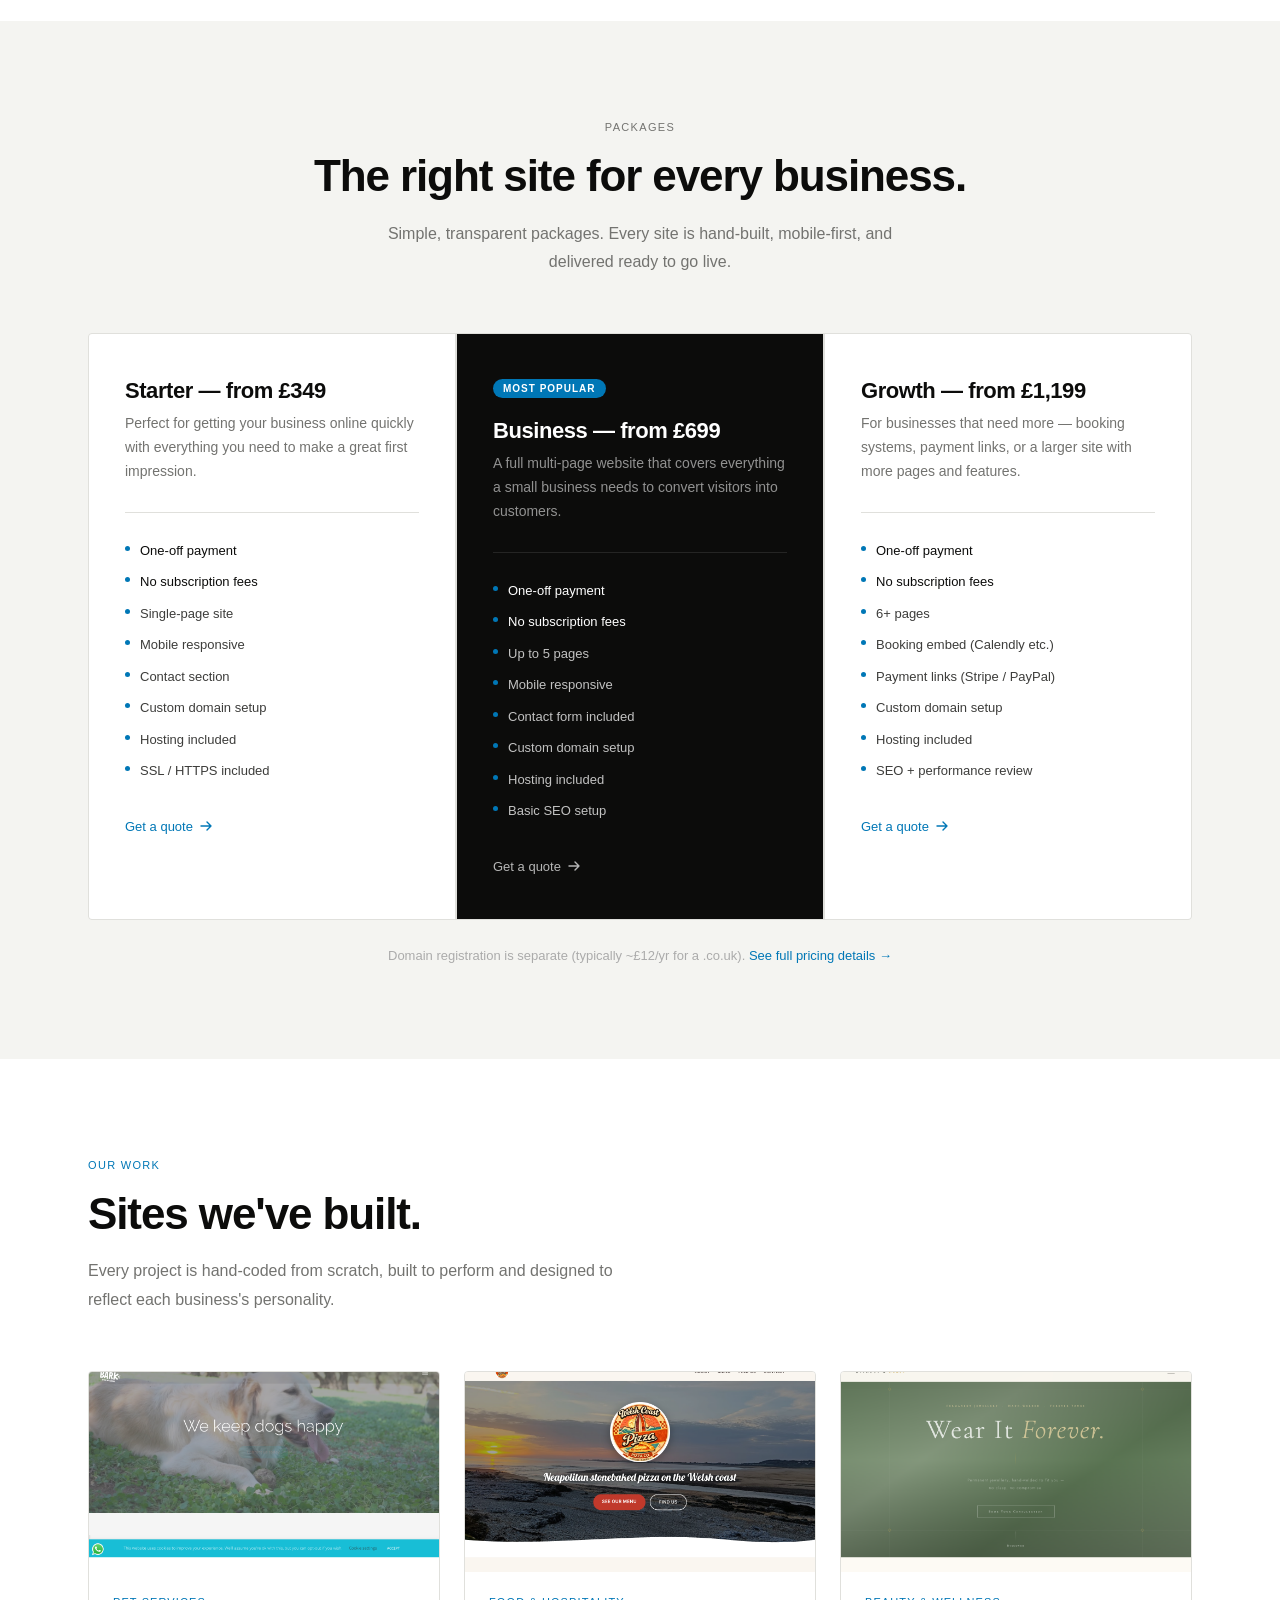
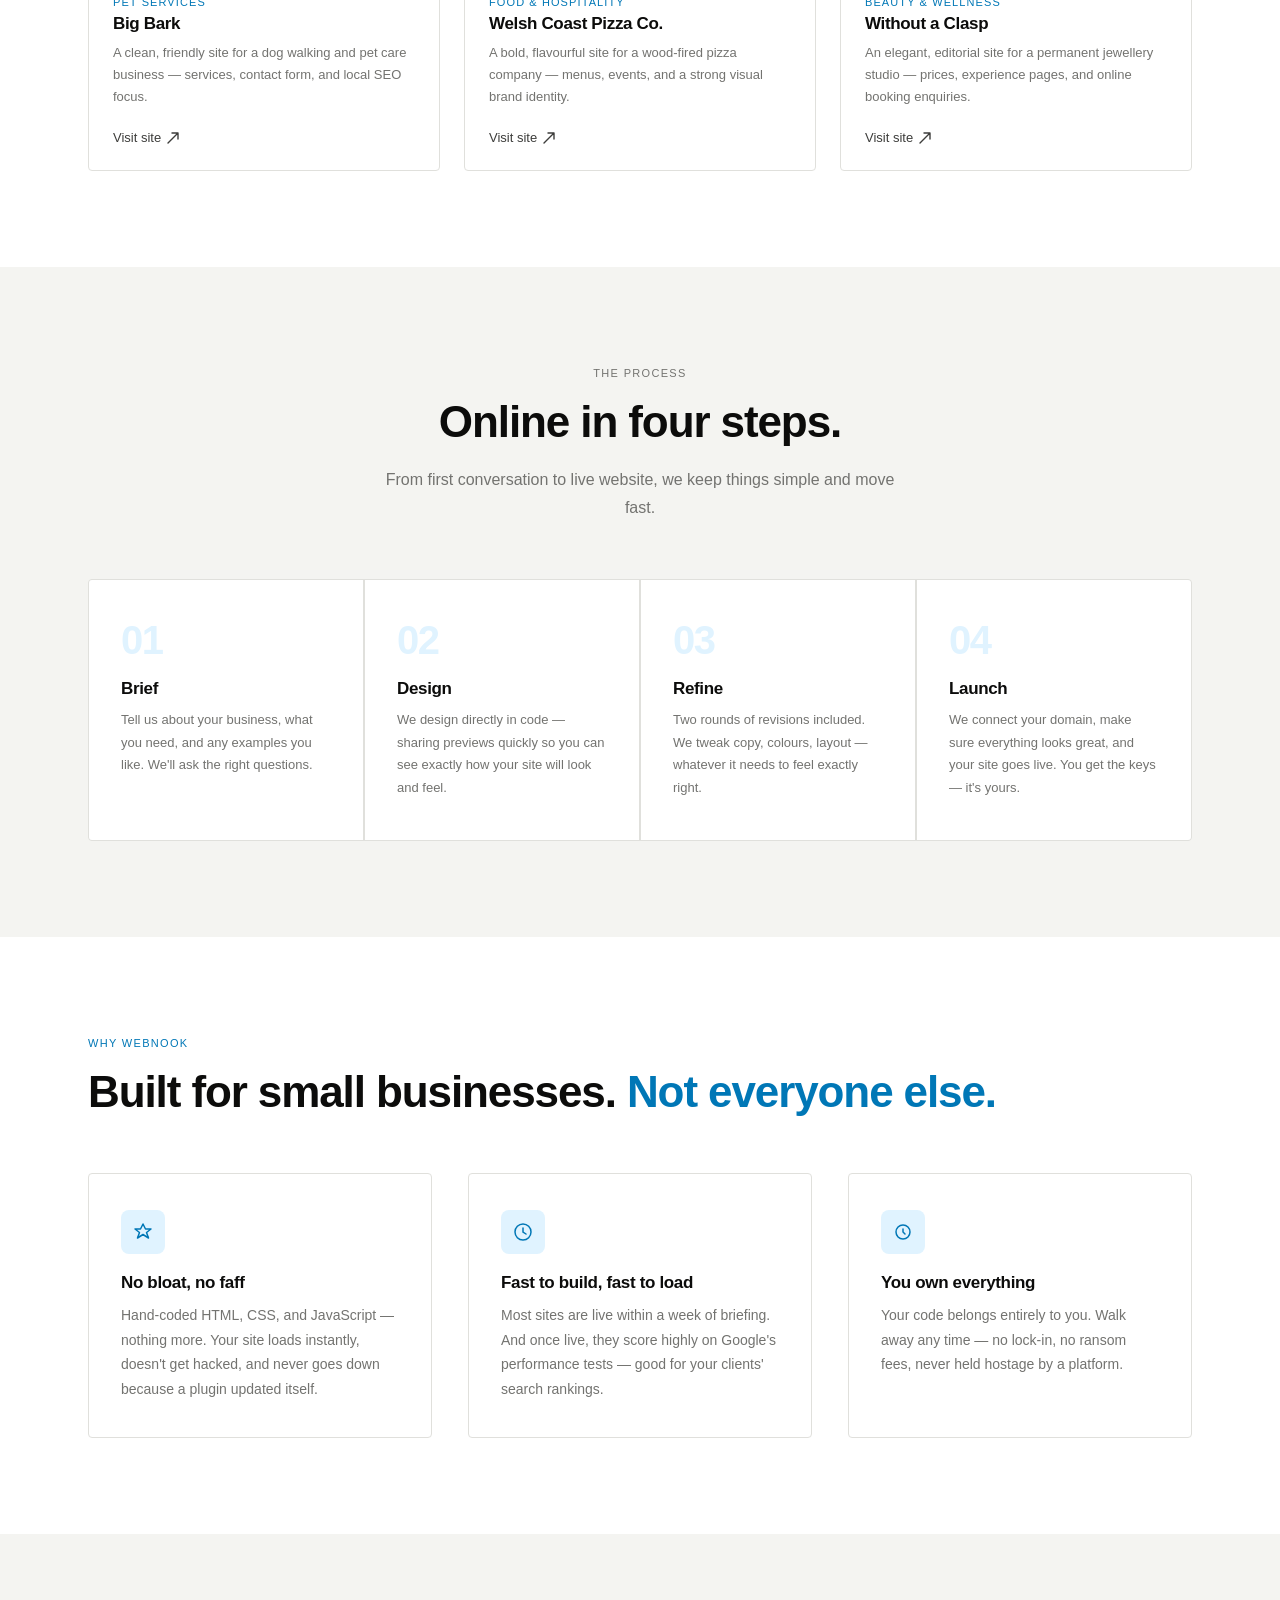
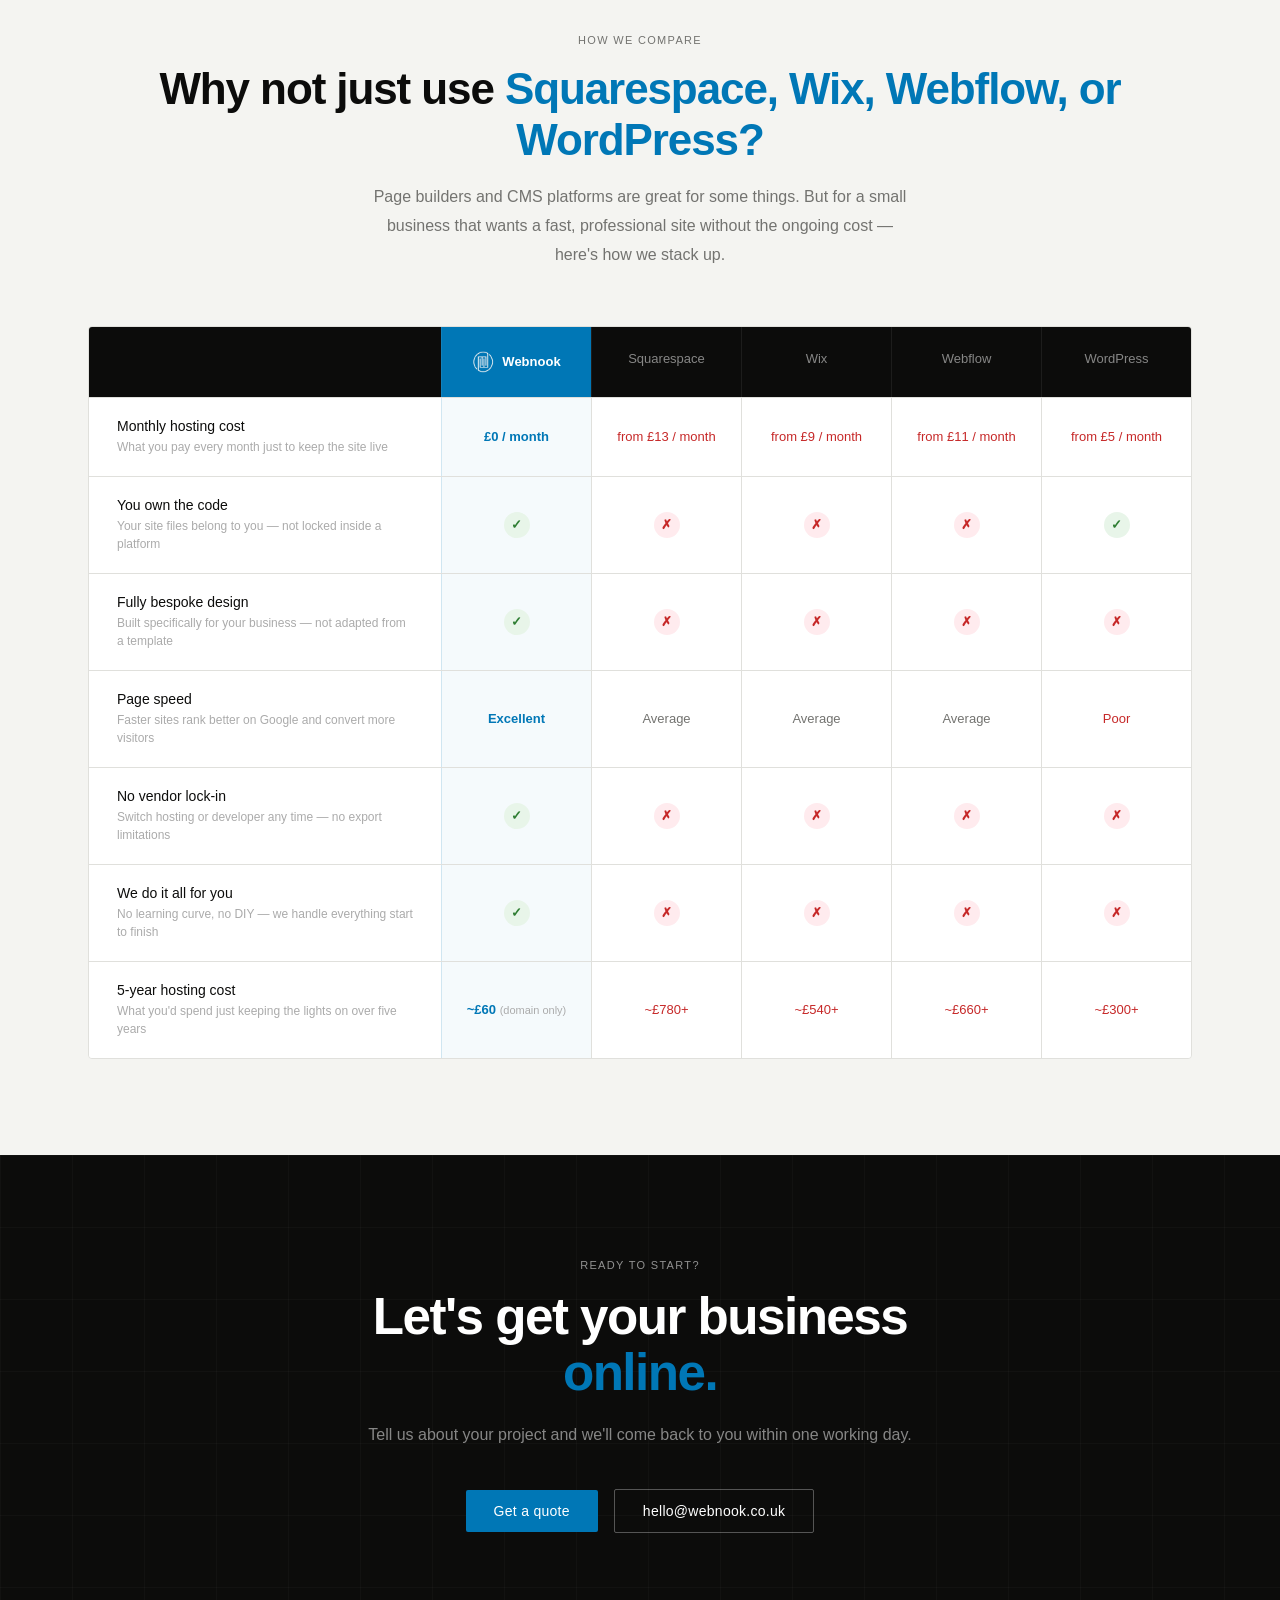
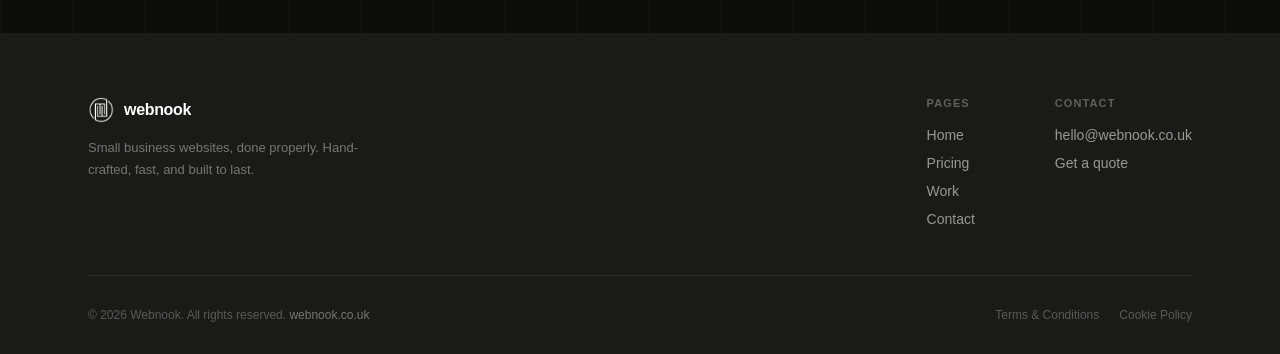
==== commit 838c07bd: "Add 'No subscription fees' to all three service cards Co-Authored-By: Claude Sonnet 4.6 <noreply@ant" ====
--- a/index.html
+++ b/index.html
@@ -269,6 +269,7 @@
             <div class="service-card__divider"></div>
             <ul class="service-card__features">
               <li class="service-card__feature service-card__feature--bold"><span class="service-card__feature-dot"></span>One-off payment</li>
+              <li class="service-card__feature service-card__feature--bold"><span class="service-card__feature-dot"></span>No subscription fees</li>
               <li class="service-card__feature"><span class="service-card__feature-dot"></span>Single-page site</li>
               <li class="service-card__feature"><span class="service-card__feature-dot"></span>Mobile responsive</li>
               <li class="service-card__feature"><span class="service-card__feature-dot"></span>Contact section</li>
@@ -292,6 +293,7 @@
             <div class="service-card__divider"></div>
             <ul class="service-card__features">
               <li class="service-card__feature service-card__feature--bold"><span class="service-card__feature-dot"></span>One-off payment</li>
+              <li class="service-card__feature service-card__feature--bold"><span class="service-card__feature-dot"></span>No subscription fees</li>
               <li class="service-card__feature"><span class="service-card__feature-dot"></span>Up to 5 pages</li>
               <li class="service-card__feature"><span class="service-card__feature-dot"></span>Mobile responsive</li>
               <li class="service-card__feature"><span class="service-card__feature-dot"></span>Contact form included</li>
@@ -314,6 +316,7 @@
             <div class="service-card__divider"></div>
             <ul class="service-card__features">
               <li class="service-card__feature service-card__feature--bold"><span class="service-card__feature-dot"></span>One-off payment</li>
+              <li class="service-card__feature service-card__feature--bold"><span class="service-card__feature-dot"></span>No subscription fees</li>
               <li class="service-card__feature"><span class="service-card__feature-dot"></span>6+ pages</li>
               <li class="service-card__feature"><span class="service-card__feature-dot"></span>Booking embed (Calendly etc.)</li>
               <li class="service-card__feature"><span class="service-card__feature-dot"></span>Payment links (Stripe / PayPal)</li>
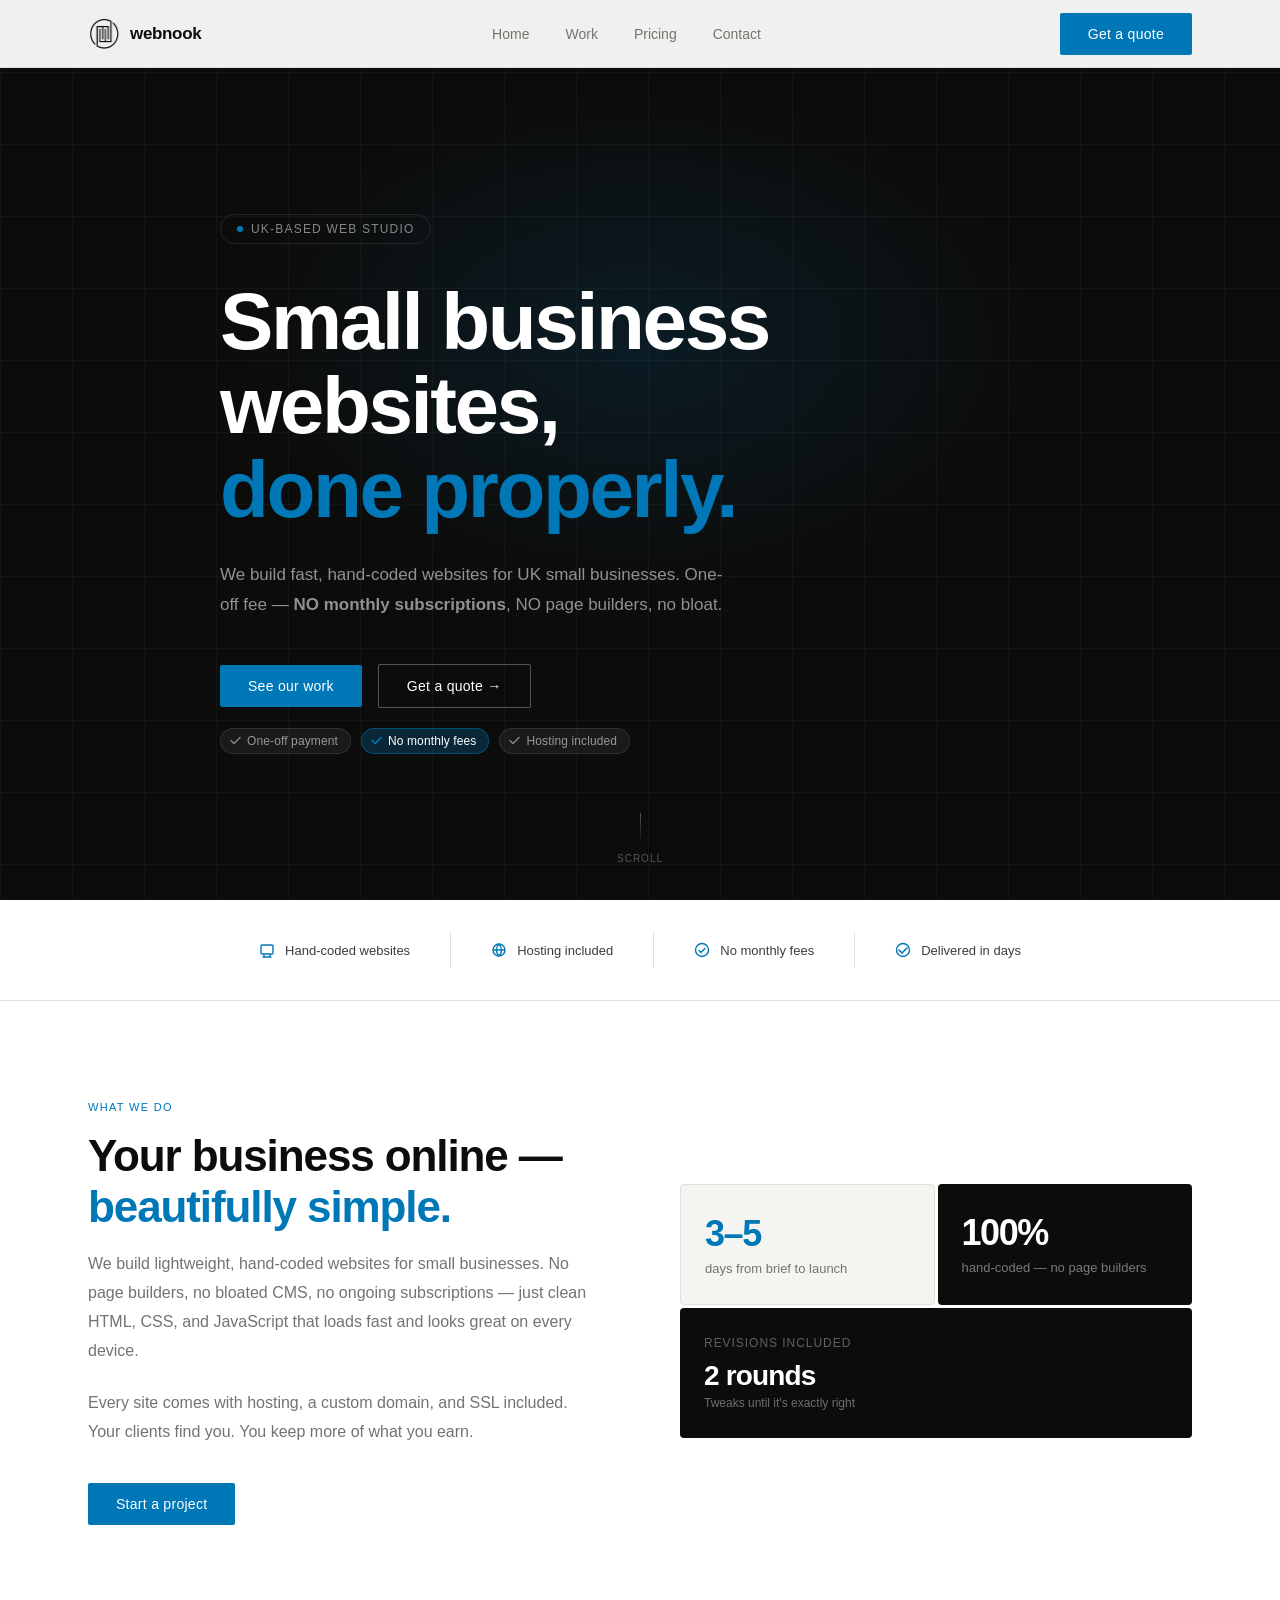
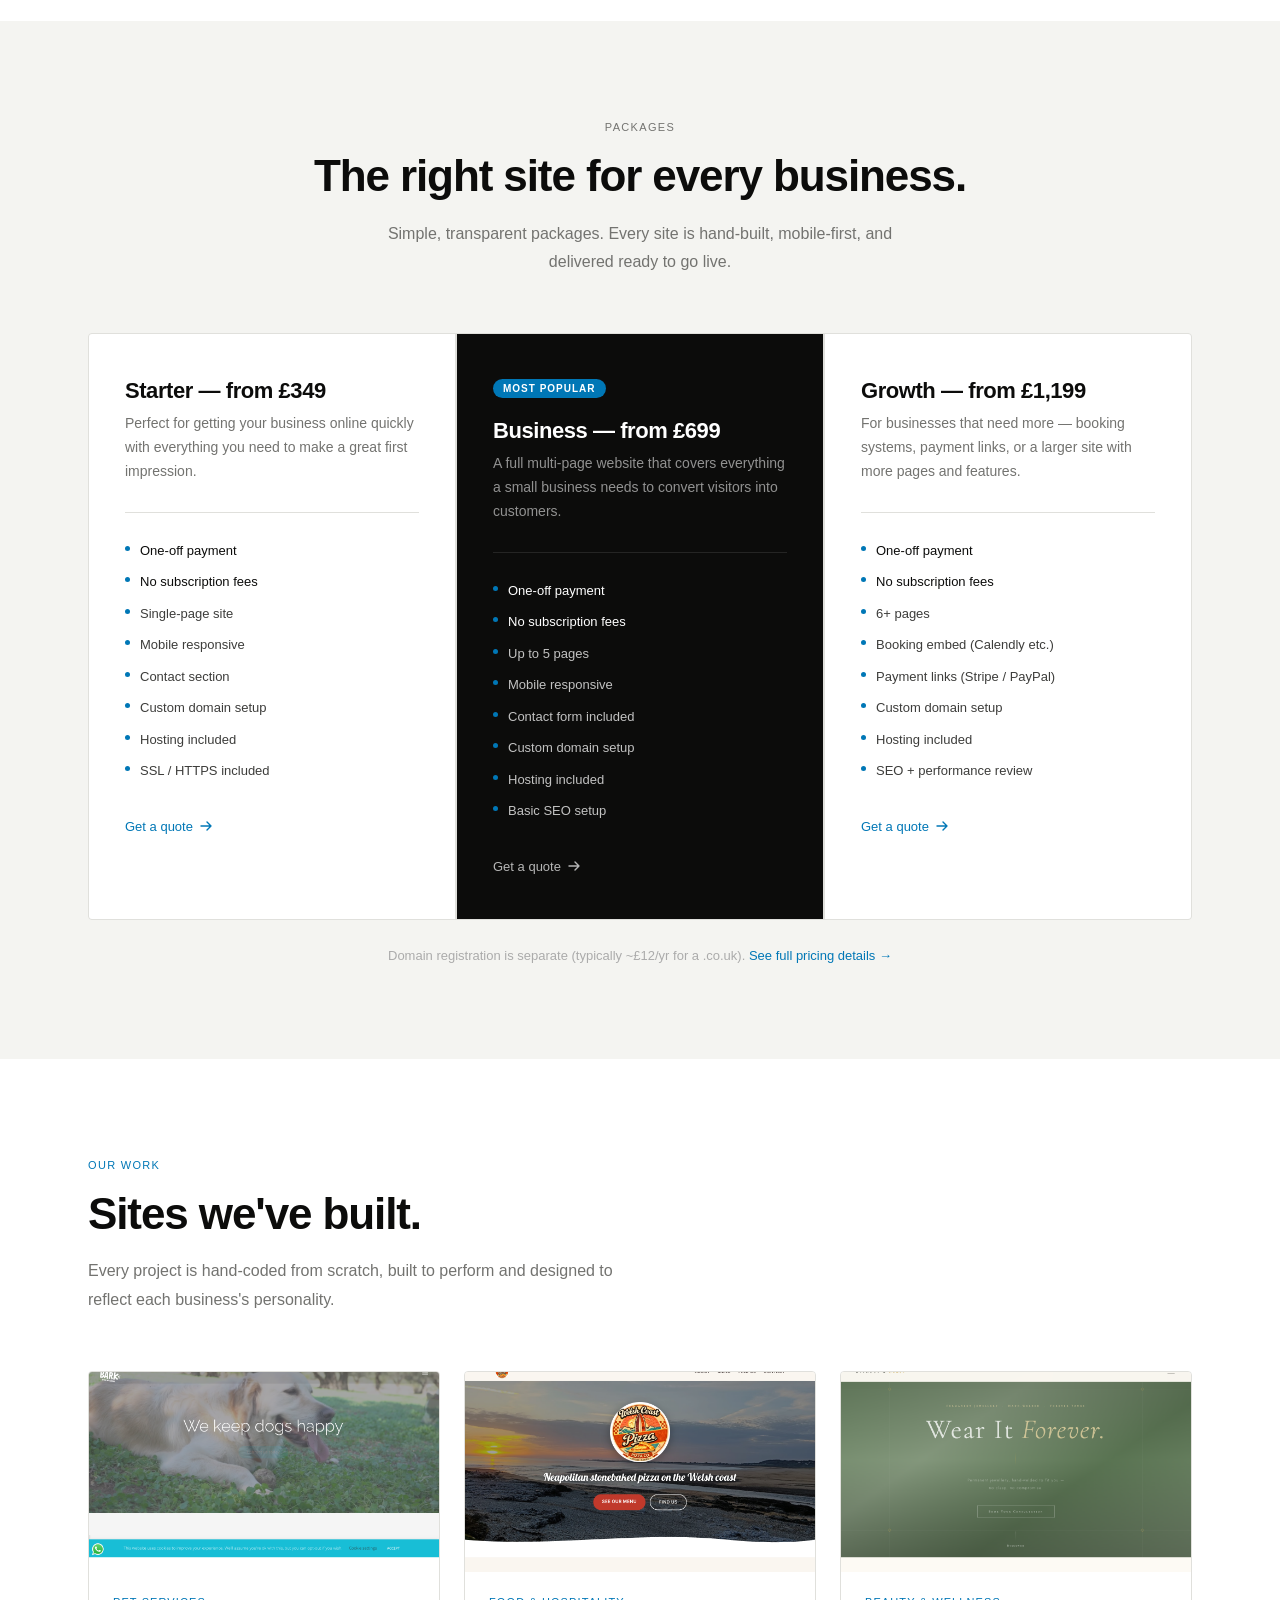
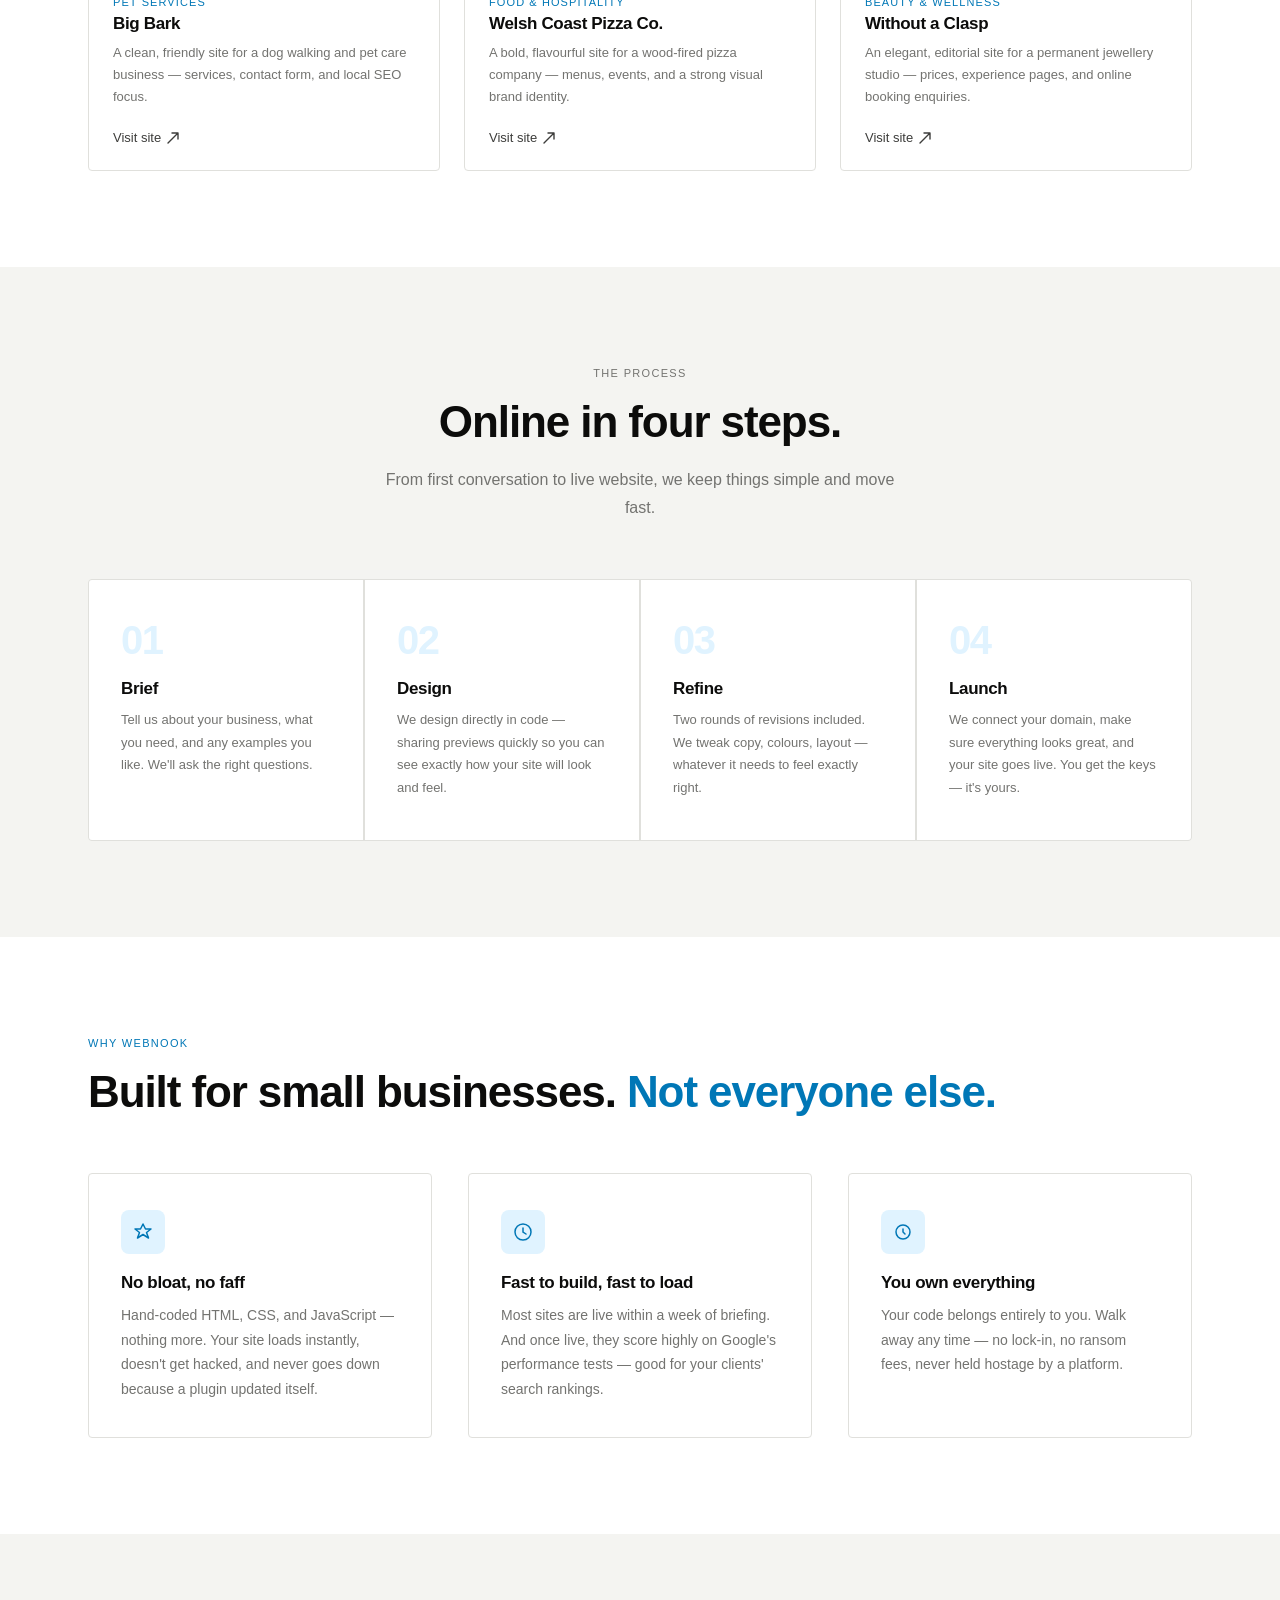
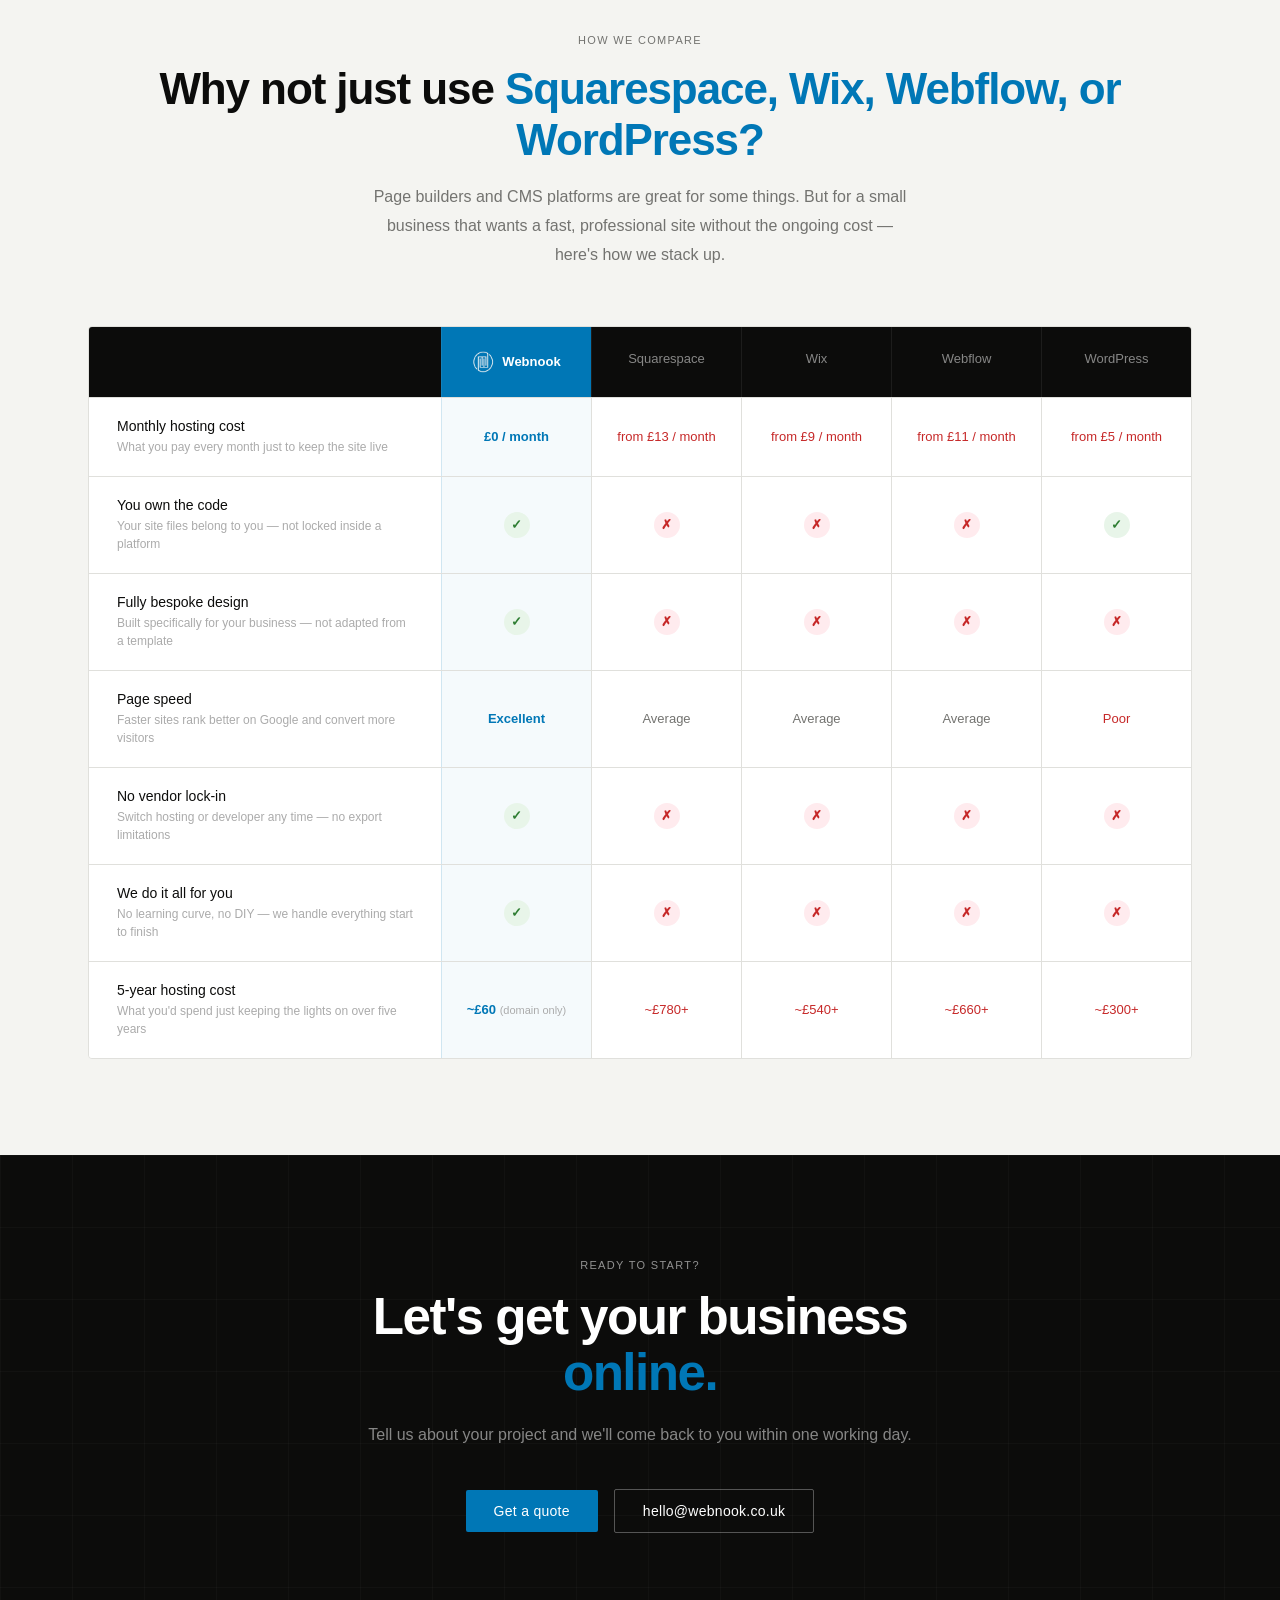
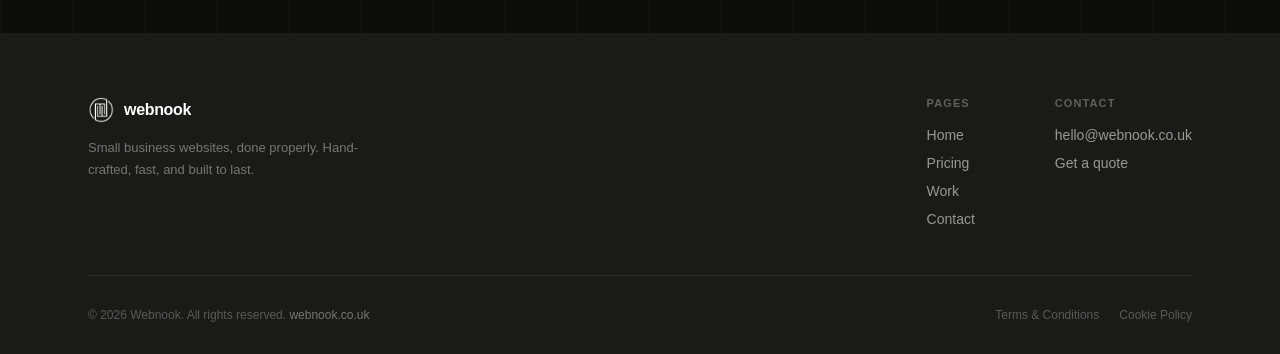
==== commit 2db5887f: "hidden url's" ====
--- a/index.html
+++ b/index.html
@@ -7,24 +7,26 @@
   <meta name="viewport" content="width=device-width, initial-scale=1.0"/>
 
   <!-- Primary meta -->
-  <title>Webnook | Hand-Coded Websites for UK Small Businesses</title>
-  <meta name="description" content="Webnook builds fast, hand-coded websites for UK small businesses. One-off prices from £349 — no subscriptions, no page builders, no bloat. Delivered in days."/>
+  <title>Affordable Website Design for UK Small Businesses | Webnook</title>
+  <meta name="description" content="Webnook builds fast, hand-coded websites for UK small businesses. One-off prices from £349 — no monthly fees, no subscriptions, no page builders. Delivered in days."/>
   <meta name="robots" content="index, follow"/>
   <link rel="canonical" href="https://webnook.co.uk/"/>
+  <!-- Replace XXXXXXXXXXXX with your code from Google Search Console -->
+  <!-- <meta name="google-site-verification" content="XXXXXXXXXXXX"/> -->
 
   <!-- Open Graph -->
   <meta property="og:type" content="website"/>
   <meta property="og:url" content="https://webnook.co.uk/"/>
-  <meta property="og:title" content="Webnook | Hand-Coded Websites for UK Small Businesses"/>
-  <meta property="og:description" content="Fast, clean, hand-coded websites for UK small businesses. One-off prices from £349 — hosting included, no monthly fees, delivered in days."/>
+  <meta property="og:title" content="Affordable Website Design for UK Small Businesses | Webnook"/>
+  <meta property="og:description" content="Fast, hand-coded websites for UK small businesses. One-off prices from £349 — hosting included, no monthly fees, delivered in days."/>
   <meta property="og:image" content="https://webnook.co.uk/images/og-image.png"/>
   <meta property="og:locale" content="en_GB"/>
   <meta property="og:site_name" content="Webnook"/>
 
   <!-- Twitter Card -->
   <meta name="twitter:card" content="summary_large_image"/>
-  <meta name="twitter:title" content="Webnook | Hand-Coded Websites for UK Small Businesses"/>
-  <meta name="twitter:description" content="Fast, clean, hand-coded websites for UK small businesses. One-off prices from £349 — hosting included, no monthly fees, delivered in days."/>
+  <meta name="twitter:title" content="Affordable Website Design for UK Small Businesses | Webnook"/>
+  <meta name="twitter:description" content="Fast, hand-coded websites for UK small businesses. One-off prices from £349 — hosting included, no monthly fees, delivered in days."/>
   <meta name="twitter:image" content="https://webnook.co.uk/images/og-image.png"/>
 
   <!-- Structured data: WebSite + LocalBusiness -->
@@ -106,19 +108,19 @@
   <!-- ── NAVIGATION ── -->
   <header class="site-nav" role="banner">
     <div class="site-nav__inner">
-      <a href="index.html" class="nav-brand" aria-label="Webnook home">
+      <a href="/" class="nav-brand" aria-label="Webnook home">
         <img src="images/logo.png" width="32" height="32" alt="Webnook logo mark"/>
         webnook
       </a>
 
       <nav class="nav-links" aria-label="Main navigation">
-        <a href="index.html">Home</a>
+        <a href="/">Home</a>
         <a href="#work">Work</a>
-        <a href="pricing.html">Pricing</a>
-        <a href="contact.html">Contact</a>
+        <a href="/pricing/">Pricing</a>
+        <a href="/contact/">Contact</a>
       </nav>
 
-      <a href="contact.html" class="btn btn-blue nav-cta">Get a quote</a>
+      <a href="/contact/" class="btn btn-blue nav-cta">Get a quote</a>
 
       <button class="hamburger" id="hamburger" aria-label="Toggle menu" aria-expanded="false">
         <span></span><span></span><span></span>
@@ -130,12 +132,12 @@
   <div class="nav-overlay" id="navOverlay" role="navigation" aria-label="Mobile navigation">
     <div class="nav-overlay-inner">
       <ul class="overlay-links">
-        <li><a href="index.html">Home</a></li>
+        <li><a href="/">Home</a></li>
         <li><a href="#work">Work</a></li>
-        <li><a href="pricing.html">Pricing</a></li>
-        <li><a href="contact.html">Contact</a></li>
+        <li><a href="/pricing/">Pricing</a></li>
+        <li><a href="/contact/">Contact</a></li>
       </ul>
-      <a href="contact.html" class="overlay-cta-link">Get a quote</a>
+      <a href="/contact/" class="overlay-cta-link">Get a quote</a>
     </div>
   </div>
 
@@ -159,7 +161,7 @@
           </p>
           <div class="hero__actions fade-in delay-3">
             <a href="#work" class="btn btn-blue">See our work</a>
-            <a href="contact.html" class="btn btn-outline">Get a quote &rarr;</a>
+            <a href="/contact/" class="btn btn-outline">Get a quote &rarr;</a>
           </div>
           <div class="hero__badges fade-in delay-3">
             <span class="hero__badge">
@@ -230,7 +232,7 @@
             <p class="section-sub" style="margin-bottom:36px;">
               Every site comes with hosting, a custom domain, and SSL included. Your clients find you. You keep more of what you earn.
             </p>
-            <a href="contact.html" class="btn btn-blue">Start a project</a>
+            <a href="/contact/" class="btn btn-blue">Start a project</a>
           </div>
           <div class="stats-grid fade-in delay-2" aria-hidden="true">
             <div style="background:var(--surface); border:1px solid var(--border); padding:28px 24px; border-radius:4px;">
@@ -277,7 +279,7 @@
               <li class="service-card__feature"><span class="service-card__feature-dot"></span>Hosting included</li>
               <li class="service-card__feature"><span class="service-card__feature-dot"></span>SSL / HTTPS included</li>
             </ul>
-            <a href="contact.html" class="service-card__cta">
+            <a href="/contact/" class="service-card__cta">
               Get a quote
               <svg width="14" height="14" viewBox="0 0 14 14" fill="none" aria-hidden="true">
                 <path d="M2 7h10M8 3l4 4-4 4" stroke="currentColor" stroke-width="1.4" stroke-linecap="round" stroke-linejoin="round"/>
@@ -301,7 +303,7 @@
               <li class="service-card__feature"><span class="service-card__feature-dot"></span>Hosting included</li>
               <li class="service-card__feature"><span class="service-card__feature-dot"></span>Basic SEO setup</li>
             </ul>
-            <a href="contact.html" class="service-card__cta">
+            <a href="/contact/" class="service-card__cta">
               Get a quote
               <svg width="14" height="14" viewBox="0 0 14 14" fill="none" aria-hidden="true">
                 <path d="M2 7h10M8 3l4 4-4 4" stroke="currentColor" stroke-width="1.4" stroke-linecap="round" stroke-linejoin="round"/>
@@ -324,7 +326,7 @@
               <li class="service-card__feature"><span class="service-card__feature-dot"></span>Hosting included</li>
               <li class="service-card__feature"><span class="service-card__feature-dot"></span>SEO + performance review</li>
             </ul>
-            <a href="contact.html" class="service-card__cta">
+            <a href="/contact/" class="service-card__cta">
               Get a quote
               <svg width="14" height="14" viewBox="0 0 14 14" fill="none" aria-hidden="true">
                 <path d="M2 7h10M8 3l4 4-4 4" stroke="currentColor" stroke-width="1.4" stroke-linecap="round" stroke-linejoin="round"/>
@@ -335,7 +337,7 @@
         </div>
 
         <p class="fade-in" style="text-align:center; margin-top:28px; font-size:13px; color:var(--light);">
-          Domain registration is separate (typically ~£12/yr for a .co.uk). <a href="pricing.html" style="color:var(--blue);">See full pricing details &rarr;</a>
+          Domain registration is separate (typically ~£12/yr for a .co.uk). <a href="/pricing/" style="color:var(--blue);">See full pricing details &rarr;</a>
         </p>
       </div>
     </section>
@@ -601,7 +603,7 @@
         <h2 class="cta-section__title">Let's get your business <em>online.</em></h2>
         <p class="cta-section__sub">Tell us about your project and we'll come back to you within one working day.</p>
         <div class="cta-section__actions">
-          <a href="contact.html" class="btn btn-blue">Get a quote</a>
+          <a href="/contact/" class="btn btn-blue">Get a quote</a>
           <a href="mailto:hello@webnook.co.uk" class="btn btn-outline">hello@webnook.co.uk</a>
         </div>
       </div>
@@ -624,24 +626,24 @@
           <div class="footer-col-title">Pages</div>
           <nav class="footer-col-links" aria-label="Footer navigation">
             <a href="index.html">Home</a>
-            <a href="pricing.html">Pricing</a>
+            <a href="/pricing/">Pricing</a>
             <a href="#work">Work</a>
-            <a href="contact.html">Contact</a>
+            <a href="/contact/">Contact</a>
           </nav>
         </div>
         <div>
           <div class="footer-col-title">Contact</div>
           <div class="footer-col-links">
             <a href="mailto:hello@webnook.co.uk">hello@webnook.co.uk</a>
-            <a href="contact.html">Get a quote</a>
+            <a href="/contact/">Get a quote</a>
           </div>
         </div>
       </div>
       <div class="site-footer__bottom">
         <span class="footer-copy">&copy; 2026 Webnook. All rights reserved. <a href="https://webnook.co.uk/">webnook.co.uk</a></span>
         <div class="footer-legal-links">
-          <a href="terms.html" class="footer-terms">Terms &amp; Conditions</a>
-          <a href="cookies.html" class="footer-terms">Cookie Policy</a>
+          <a href="/terms/" class="footer-terms">Terms &amp; Conditions</a>
+          <a href="/cookies/" class="footer-terms">Cookie Policy</a>
         </div>
       </div>
     </div>
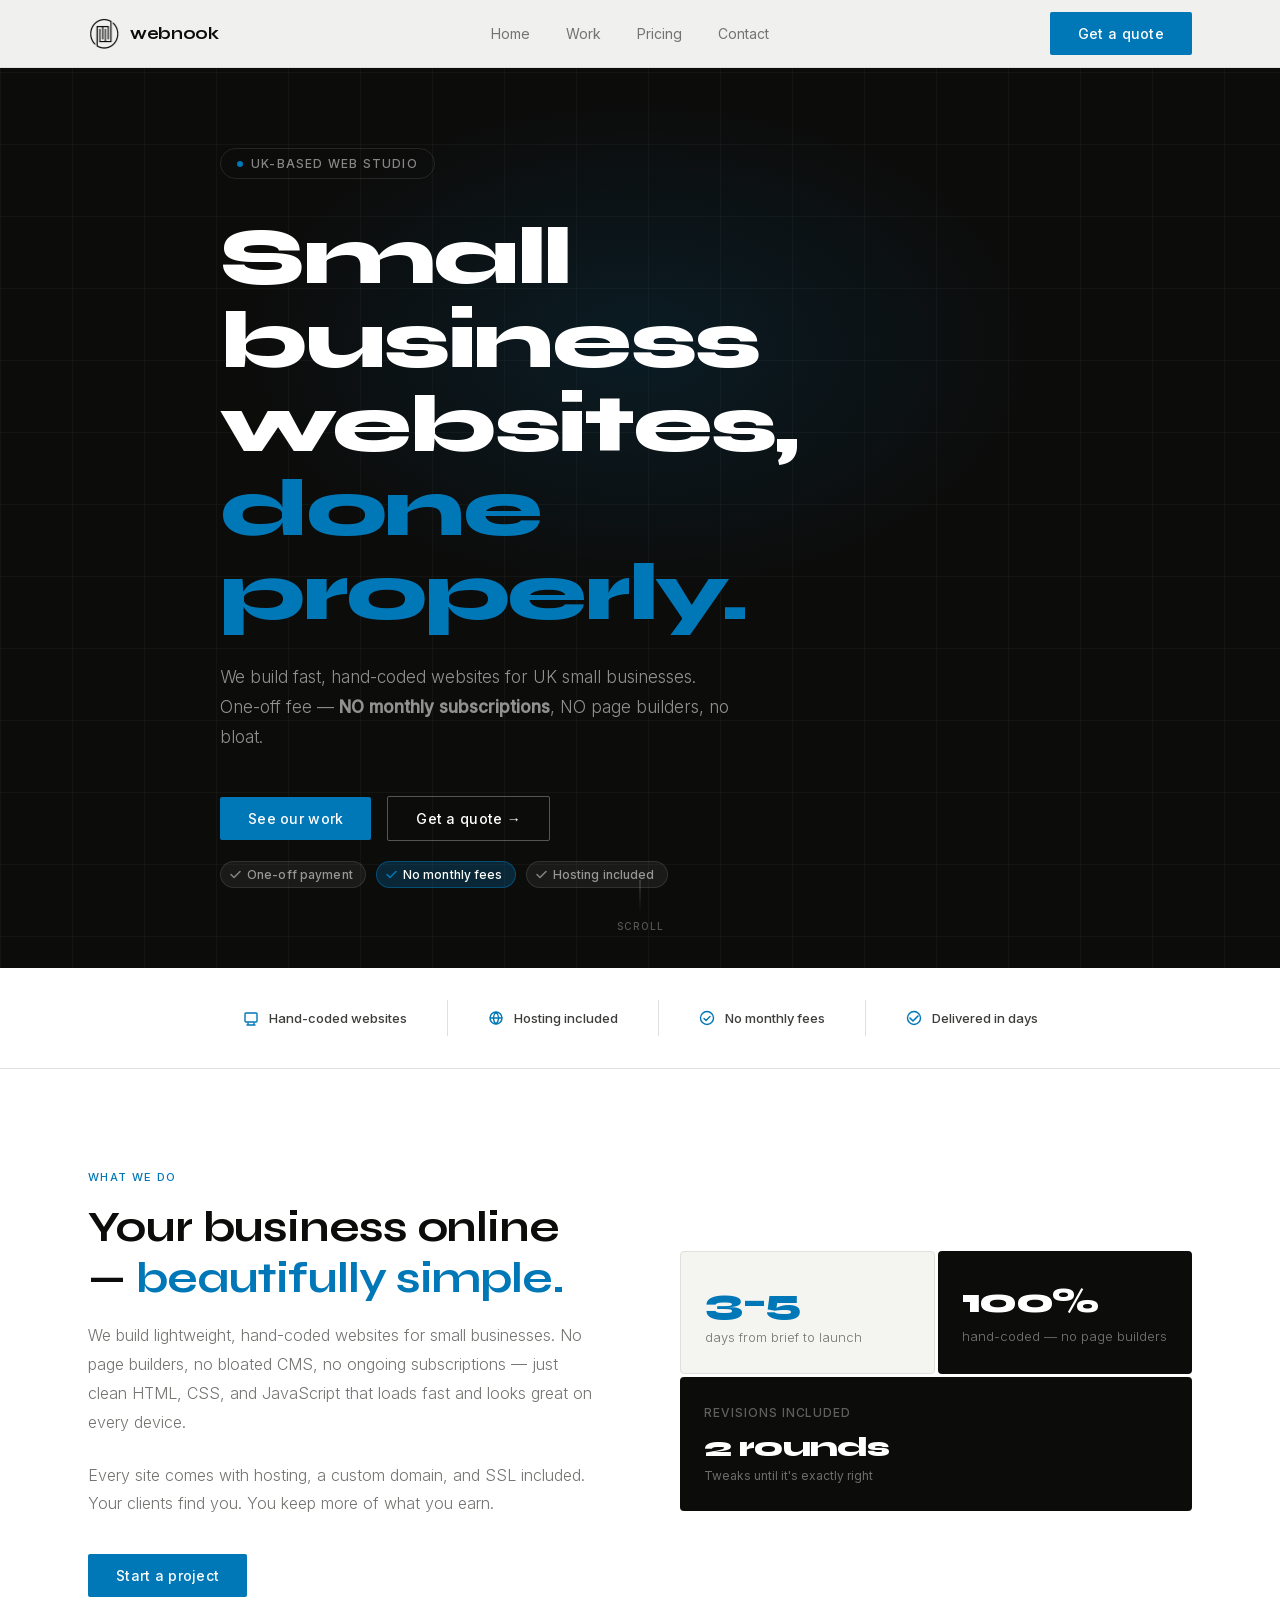
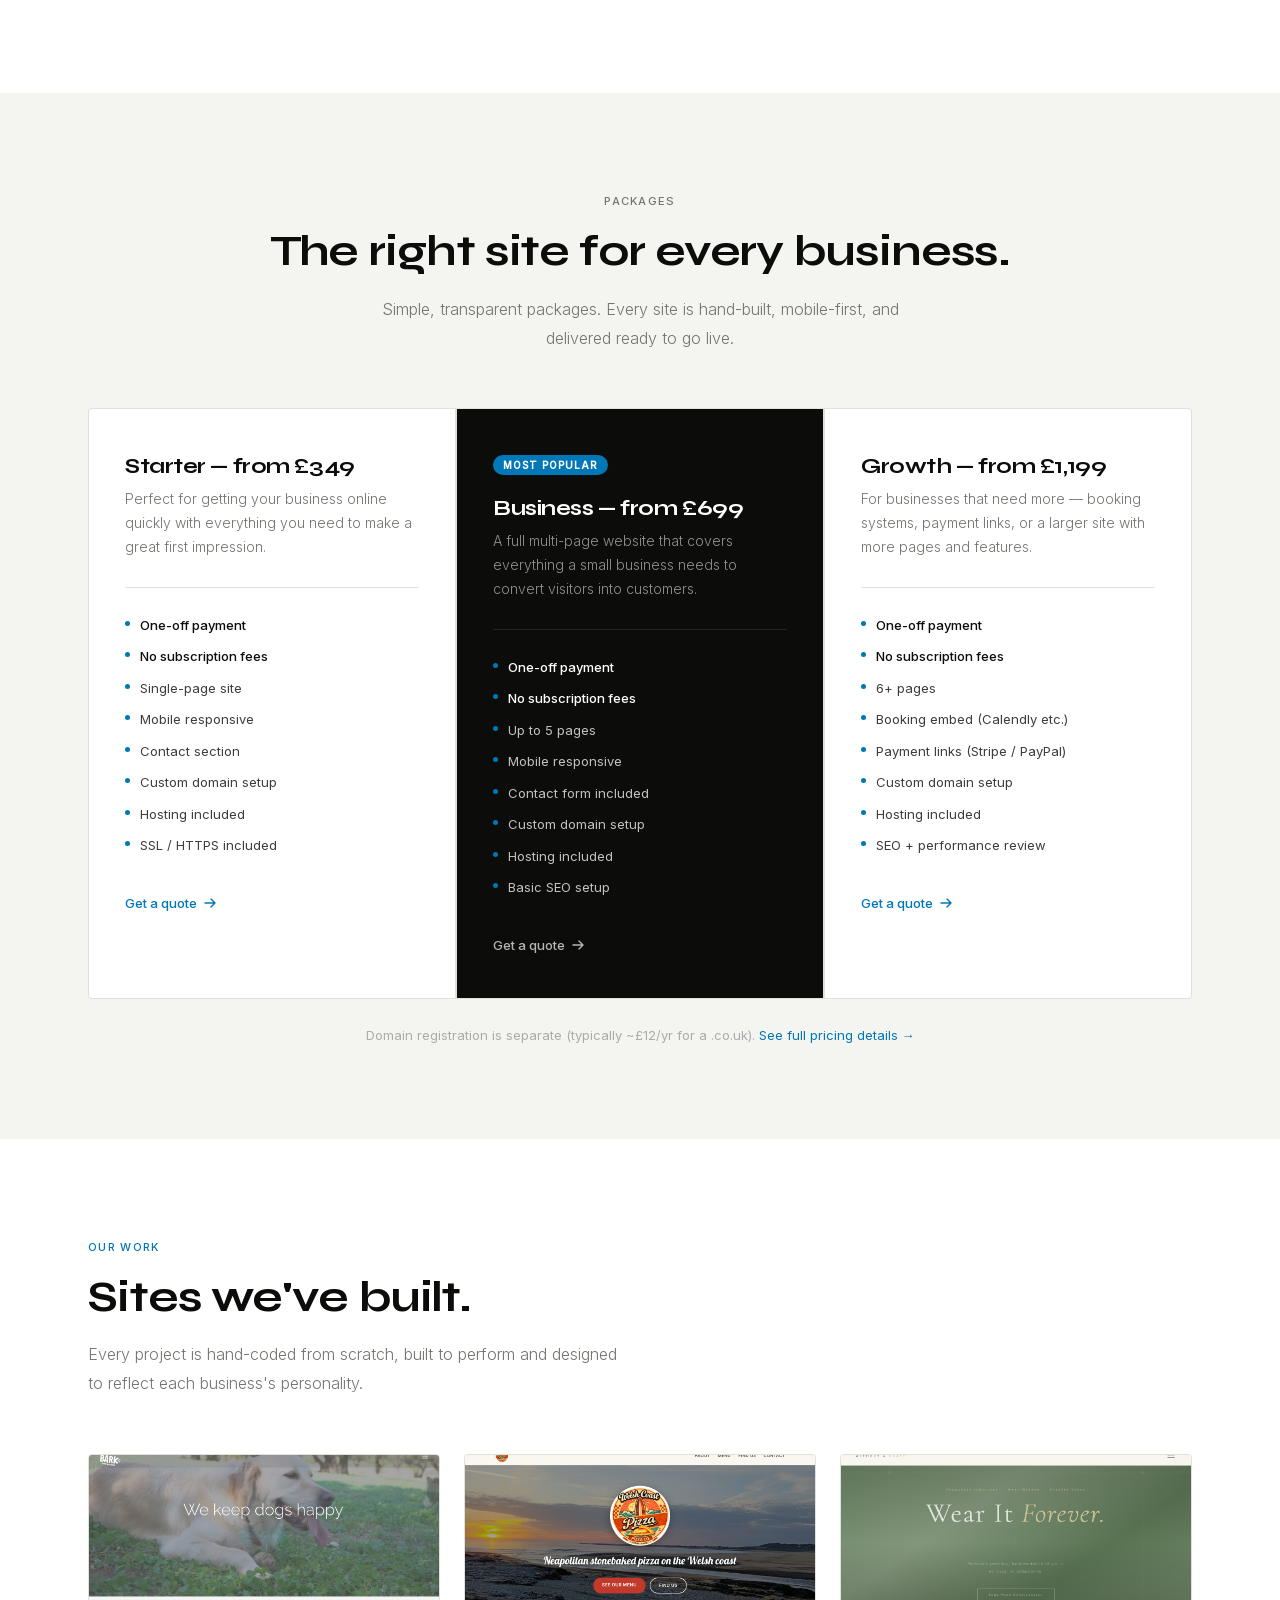
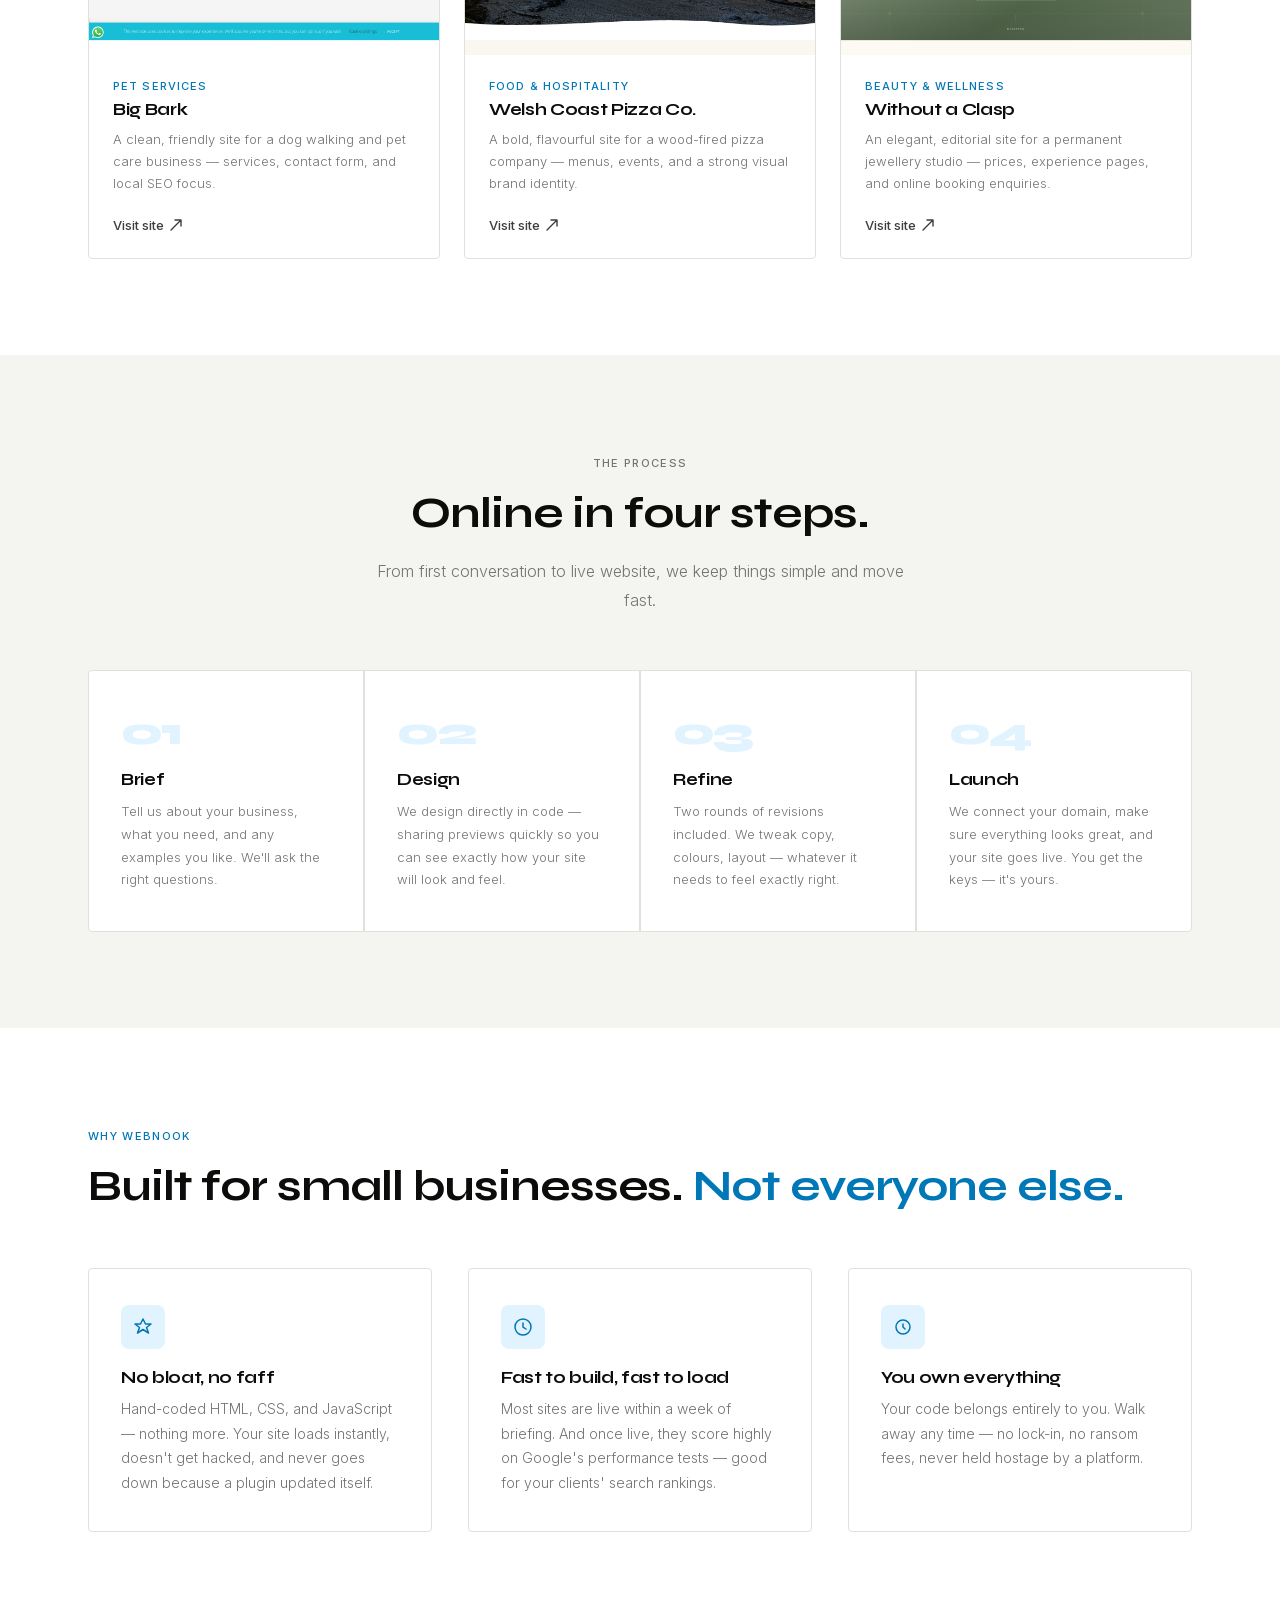
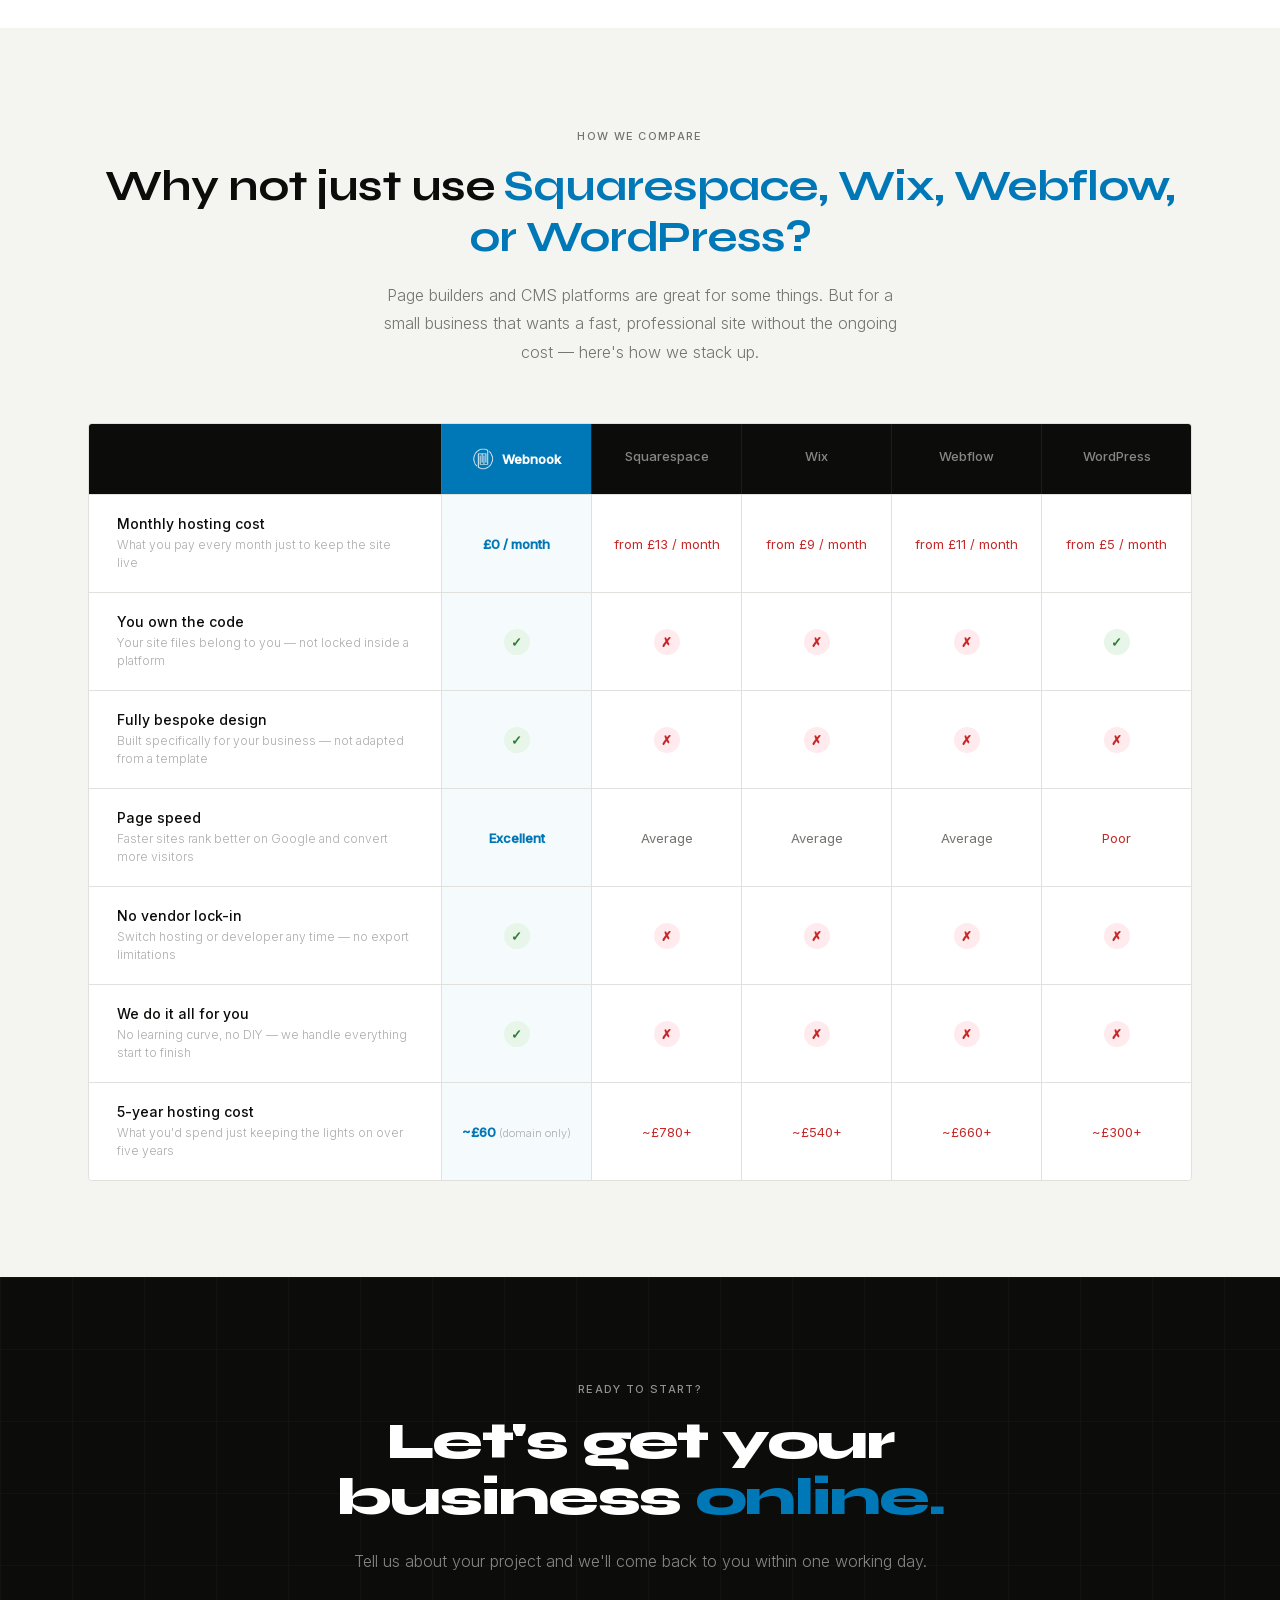
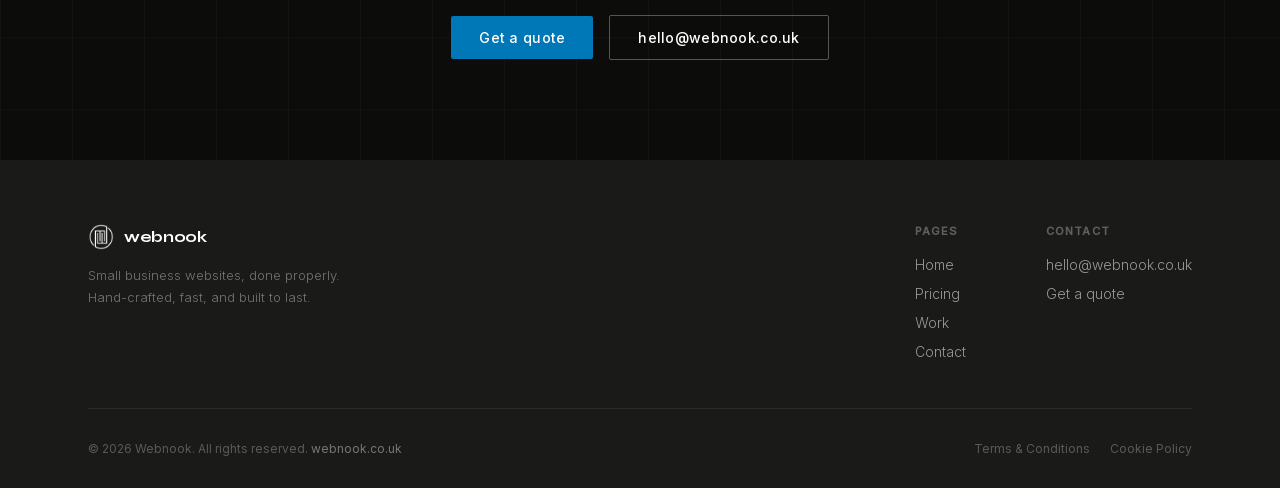
==== commit 4f718b5e: "perf: self-host Inter and Syne fonts to eliminate render-blocking Google Fonts Replaces Google Fonts" ====
--- a/index.html
+++ b/index.html
@@ -2,7 +2,7 @@
 <html lang="en">
 <head>
   <meta charset="UTF-8"/>
-  <meta http-equiv="Content-Security-Policy" content="default-src 'self'; script-src 'self'; style-src 'self' 'unsafe-inline' https://fonts.googleapis.com; font-src https://fonts.gstatic.com; img-src 'self'; connect-src https://formspree.io; form-action https://formspree.io 'self'; base-uri 'self'; frame-ancestors 'none';"/>
+  <meta http-equiv="Content-Security-Policy" content="default-src 'self'; script-src 'self'; style-src 'self' 'unsafe-inline'; font-src 'self'; img-src 'self'; connect-src https://formspree.io; form-action https://formspree.io 'self'; base-uri 'self'; frame-ancestors 'none';"/>
   <meta name="referrer" content="strict-origin-when-cross-origin"/>
   <meta name="viewport" content="width=device-width, initial-scale=1.0"/>
 
@@ -96,9 +96,9 @@
   <link rel="manifest" href="/site.webmanifest"/>
   <meta name="theme-color" content="#0077B6"/>
 
-  <link rel="preconnect" href="https://fonts.googleapis.com"/>
-  <link rel="preconnect" href="https://fonts.gstatic.com" crossorigin/>
-  <link href="https://fonts.googleapis.com/css2?family=Inter:wght@300;400;500&family=Syne:wght@500;600;700;800&display=swap" rel="stylesheet"/>
+  <link rel="preload" href="/fonts/inter-latin.woff2" as="font" type="font/woff2" crossorigin/>
+  <link rel="preload" href="/fonts/syne-latin.woff2" as="font" type="font/woff2" crossorigin/>
+  <link rel="stylesheet" href="css/fonts.css"/>
   <link rel="stylesheet" href="css/style.css"/>
 </head>
 <body>
--- a/css/fonts.css
+++ b/css/fonts.css
@@ -0,0 +1,39 @@
+/* Self-hosted fonts — eliminates Google Fonts render-blocking requests */
+
+/* Inter — latin-ext */
+@font-face {
+  font-family: 'Inter';
+  font-style: normal;
+  font-weight: 300 500;
+  font-display: swap;
+  src: url('../fonts/inter-latin-ext.woff2') format('woff2');
+  unicode-range: U+0100-02BA, U+02BD-02C5, U+02C7-02CC, U+02CE-02D7, U+02DD-02FF, U+0304, U+0308, U+0329, U+1D00-1DBF, U+1E00-1E9F, U+1EF2-1EFF, U+2020, U+20A0-20AB, U+20AD-20C0, U+2113, U+2C60-2C7F, U+A720-A7FF;
+}
+/* Inter — latin */
+@font-face {
+  font-family: 'Inter';
+  font-style: normal;
+  font-weight: 300 500;
+  font-display: swap;
+  src: url('../fonts/inter-latin.woff2') format('woff2');
+  unicode-range: U+0000-00FF, U+0131, U+0152-0153, U+02BB-02BC, U+02C6, U+02DA, U+02DC, U+0304, U+0308, U+0329, U+2000-206F, U+20AC, U+2122, U+2191, U+2193, U+2212, U+2215, U+FEFF, U+FFFD;
+}
+
+/* Syne — latin-ext */
+@font-face {
+  font-family: 'Syne';
+  font-style: normal;
+  font-weight: 500 800;
+  font-display: swap;
+  src: url('../fonts/syne-latin-ext.woff2') format('woff2');
+  unicode-range: U+0100-02BA, U+02BD-02C5, U+02C7-02CC, U+02CE-02D7, U+02DD-02FF, U+0304, U+0308, U+0329, U+1D00-1DBF, U+1E00-1E9F, U+1EF2-1EFF, U+2020, U+20A0-20AB, U+20AD-20C0, U+2113, U+2C60-2C7F, U+A720-A7FF;
+}
+/* Syne — latin */
+@font-face {
+  font-family: 'Syne';
+  font-style: normal;
+  font-weight: 500 800;
+  font-display: swap;
+  src: url('../fonts/syne-latin.woff2') format('woff2');
+  unicode-range: U+0000-00FF, U+0131, U+0152-0153, U+02BB-02BC, U+02C6, U+02DA, U+02DC, U+0304, U+0308, U+0329, U+2000-206F, U+20AC, U+2122, U+2191, U+2193, U+2212, U+2215, U+FEFF, U+FFFD;
+}
